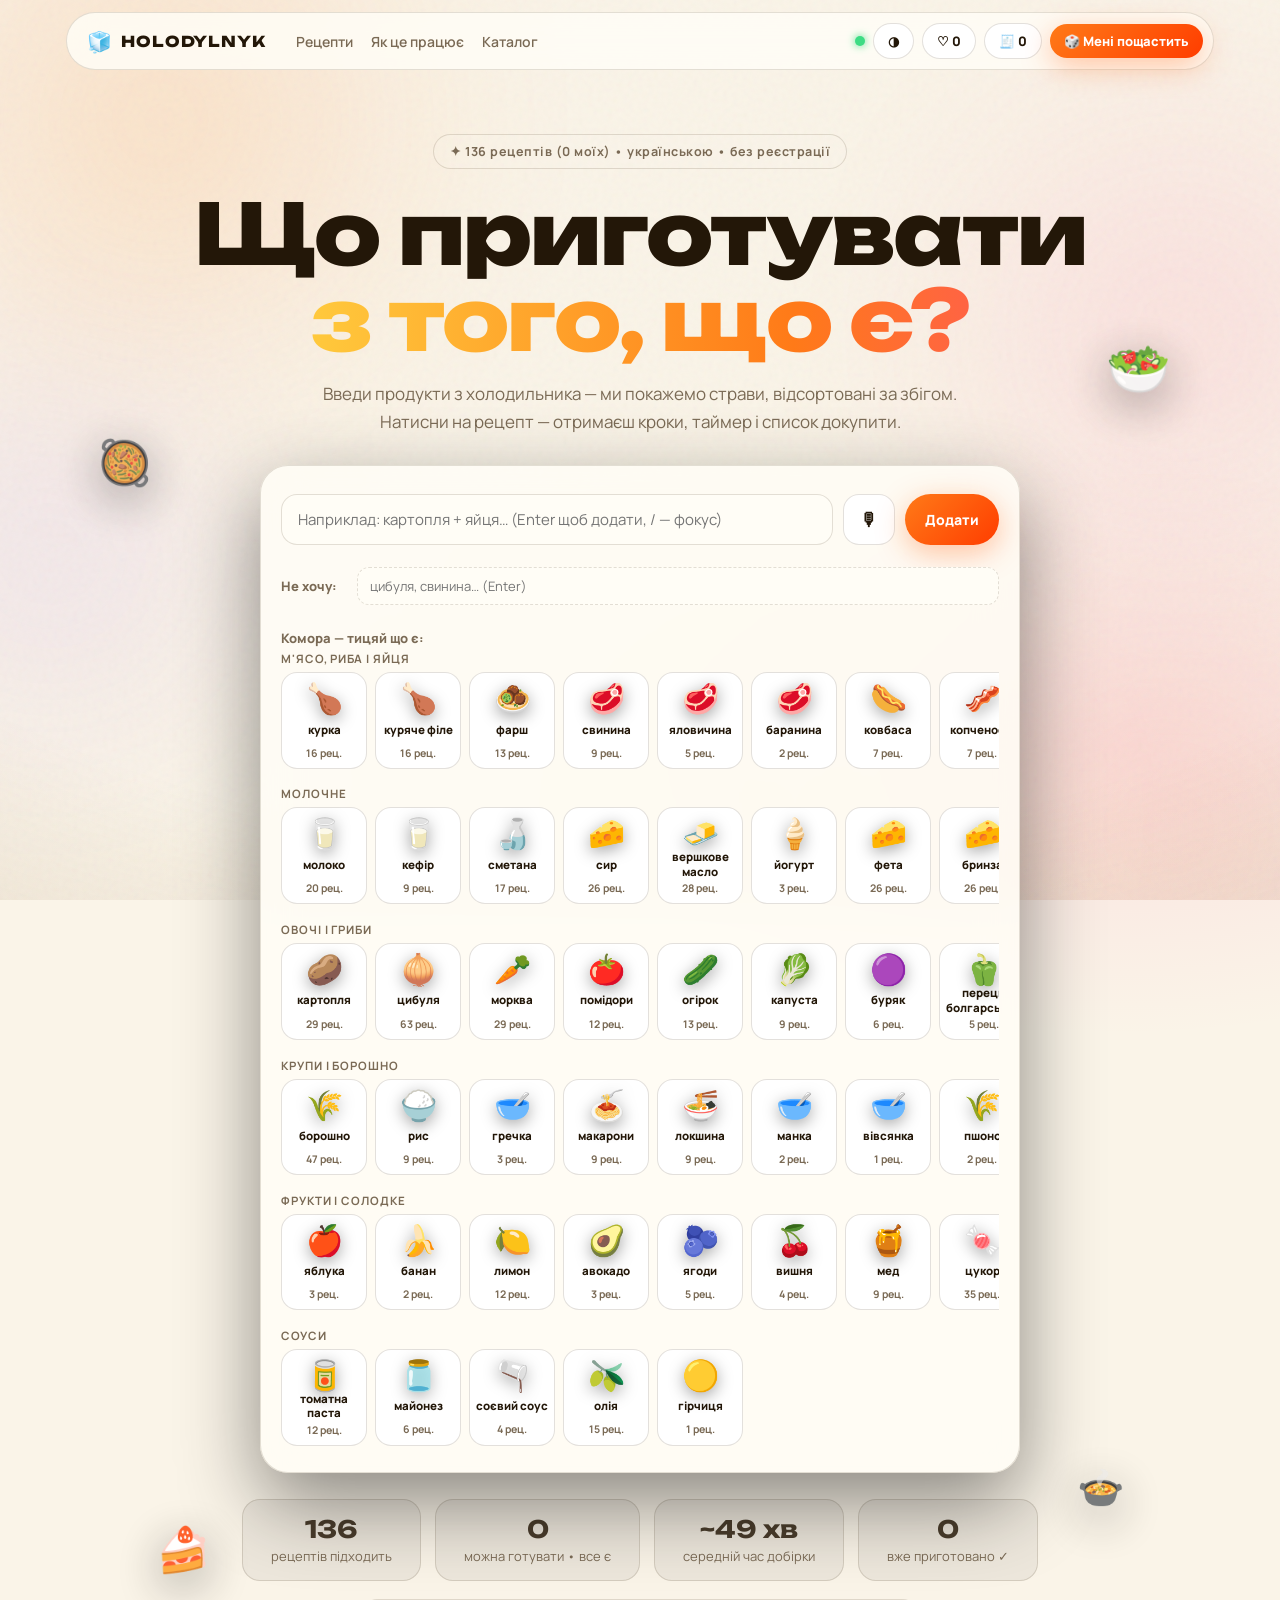
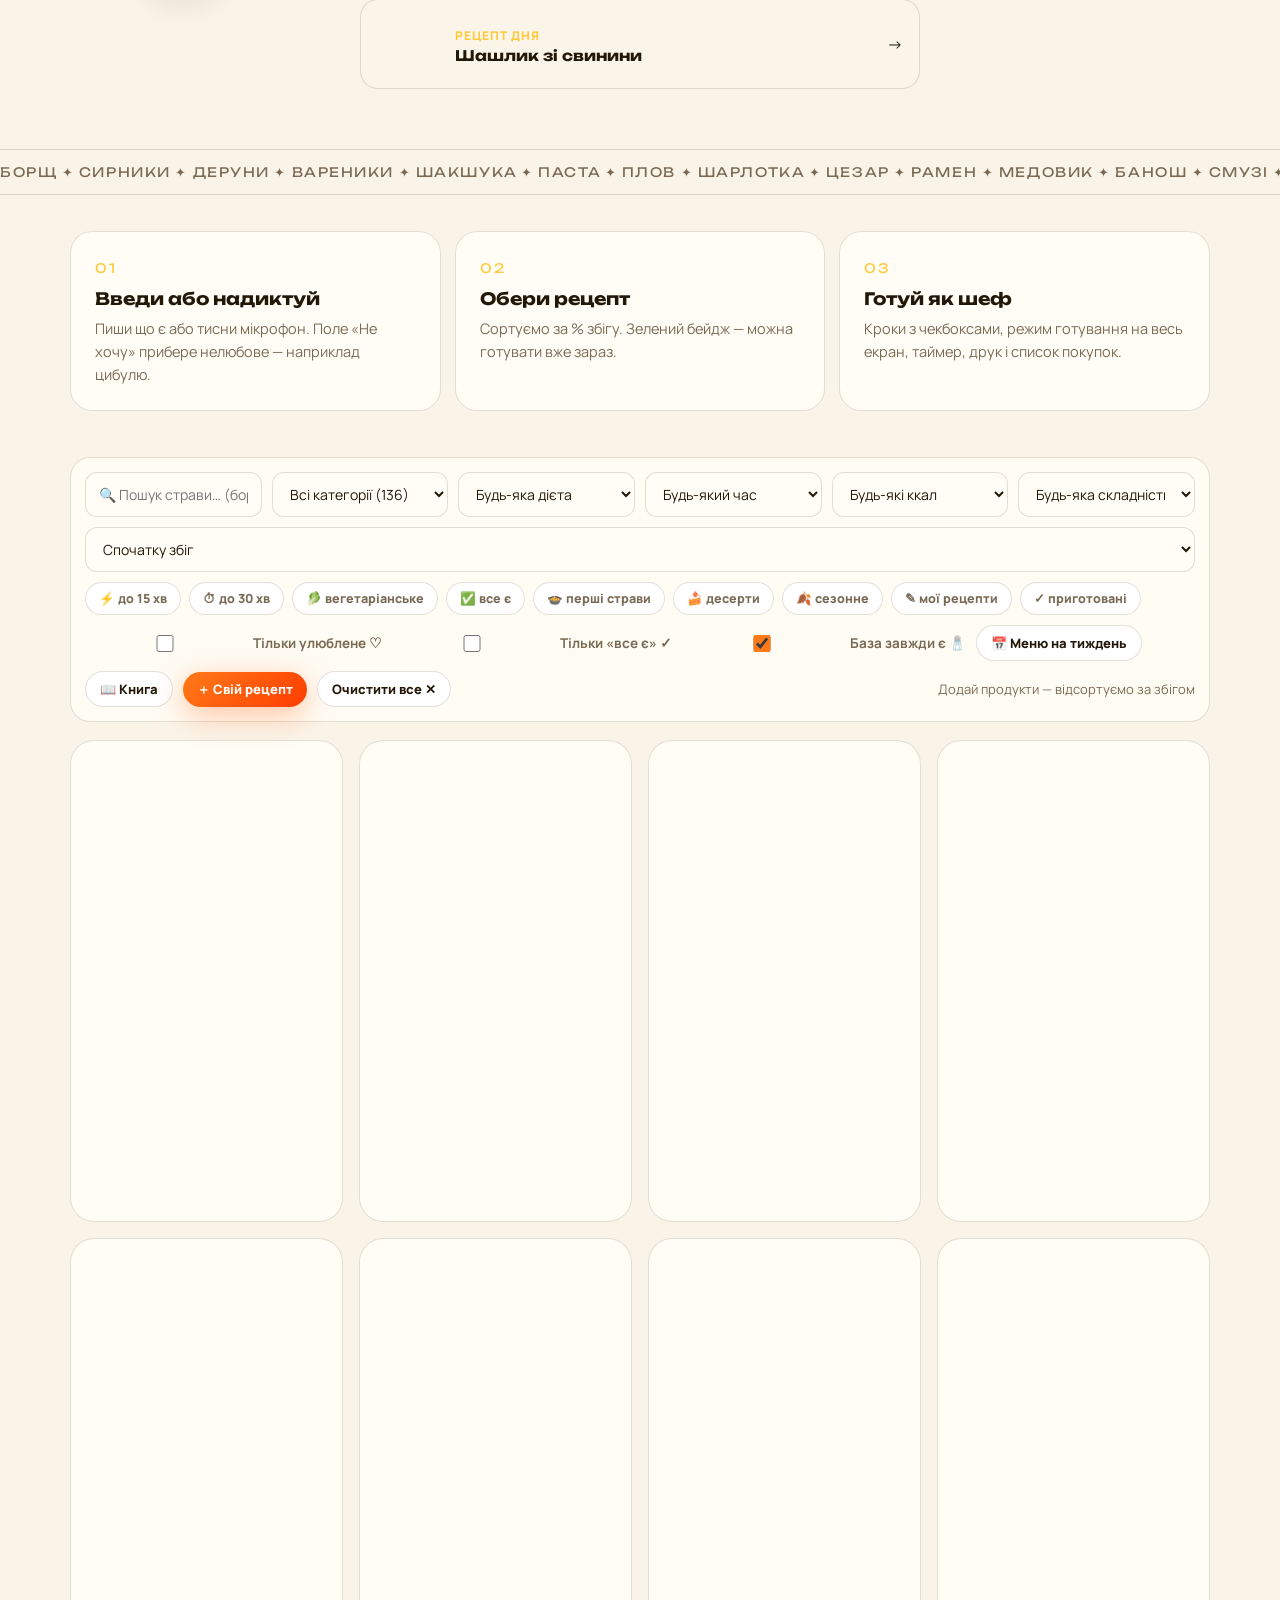
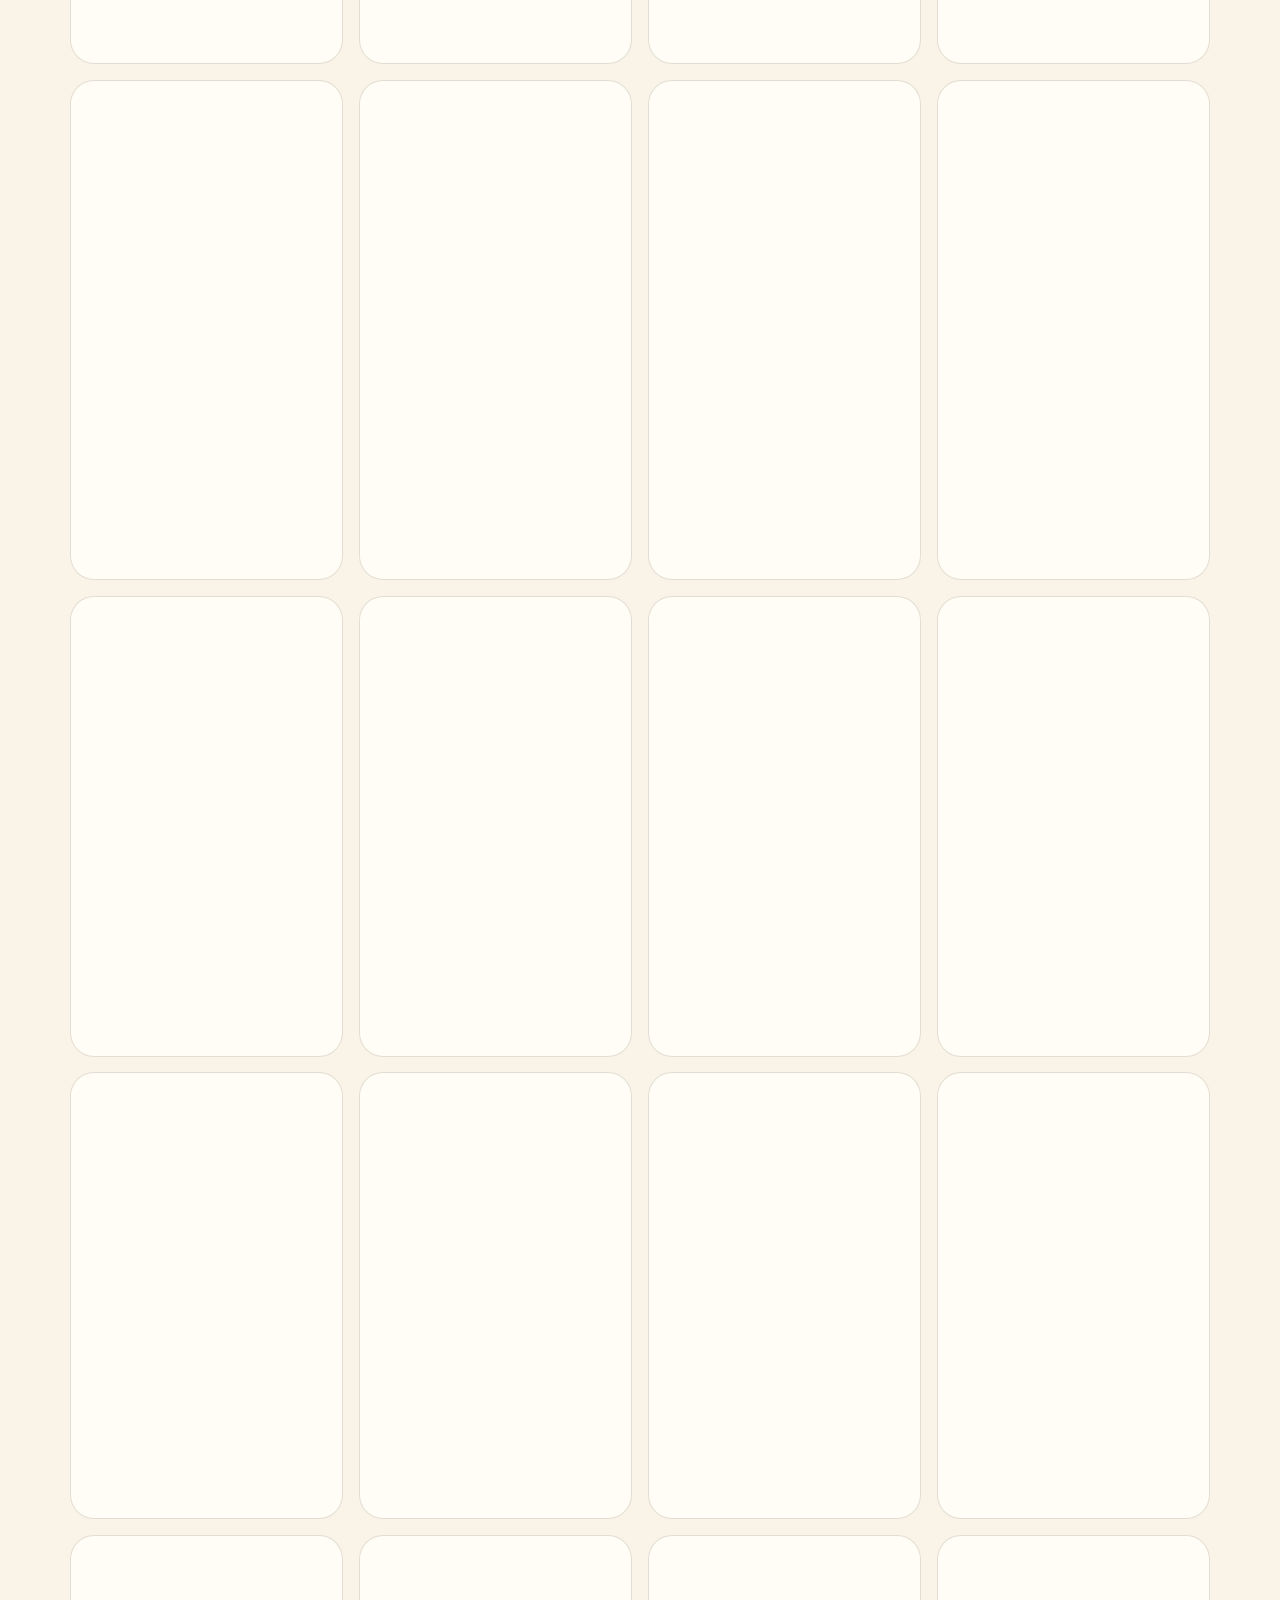
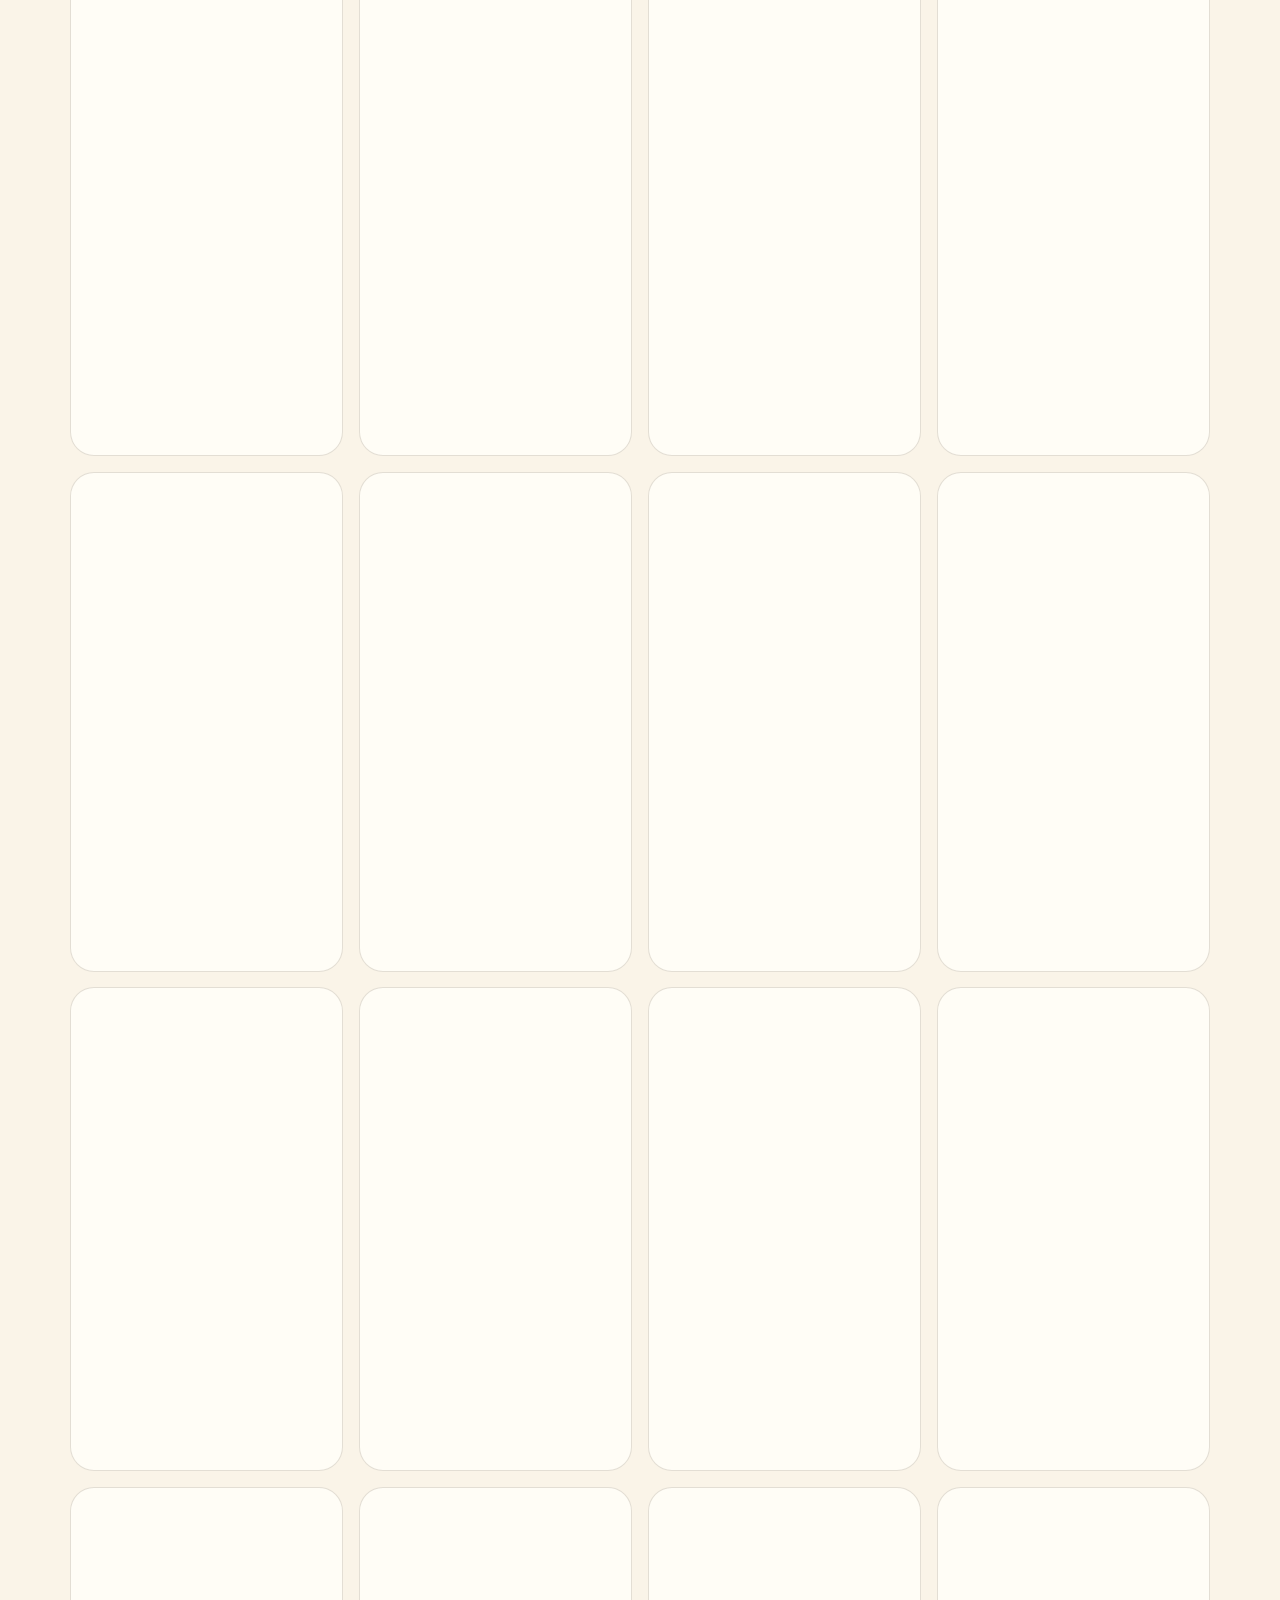
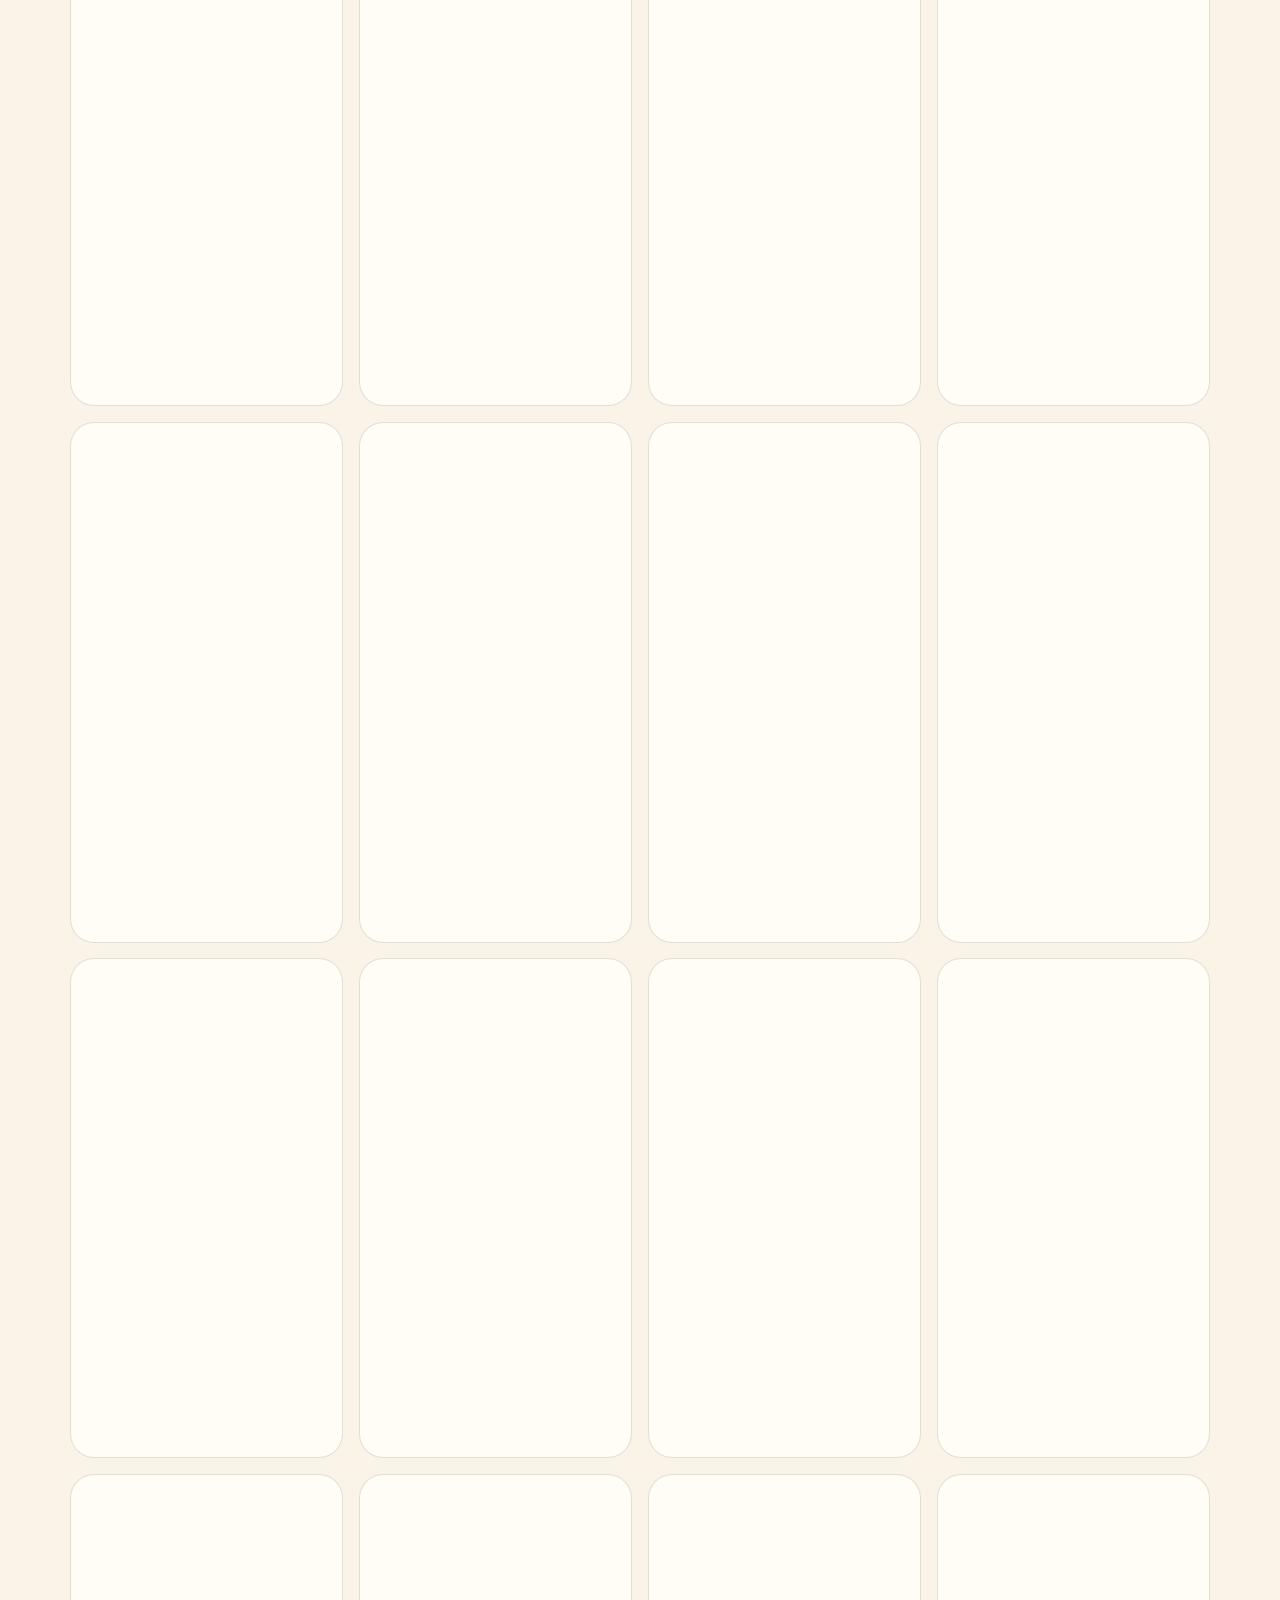
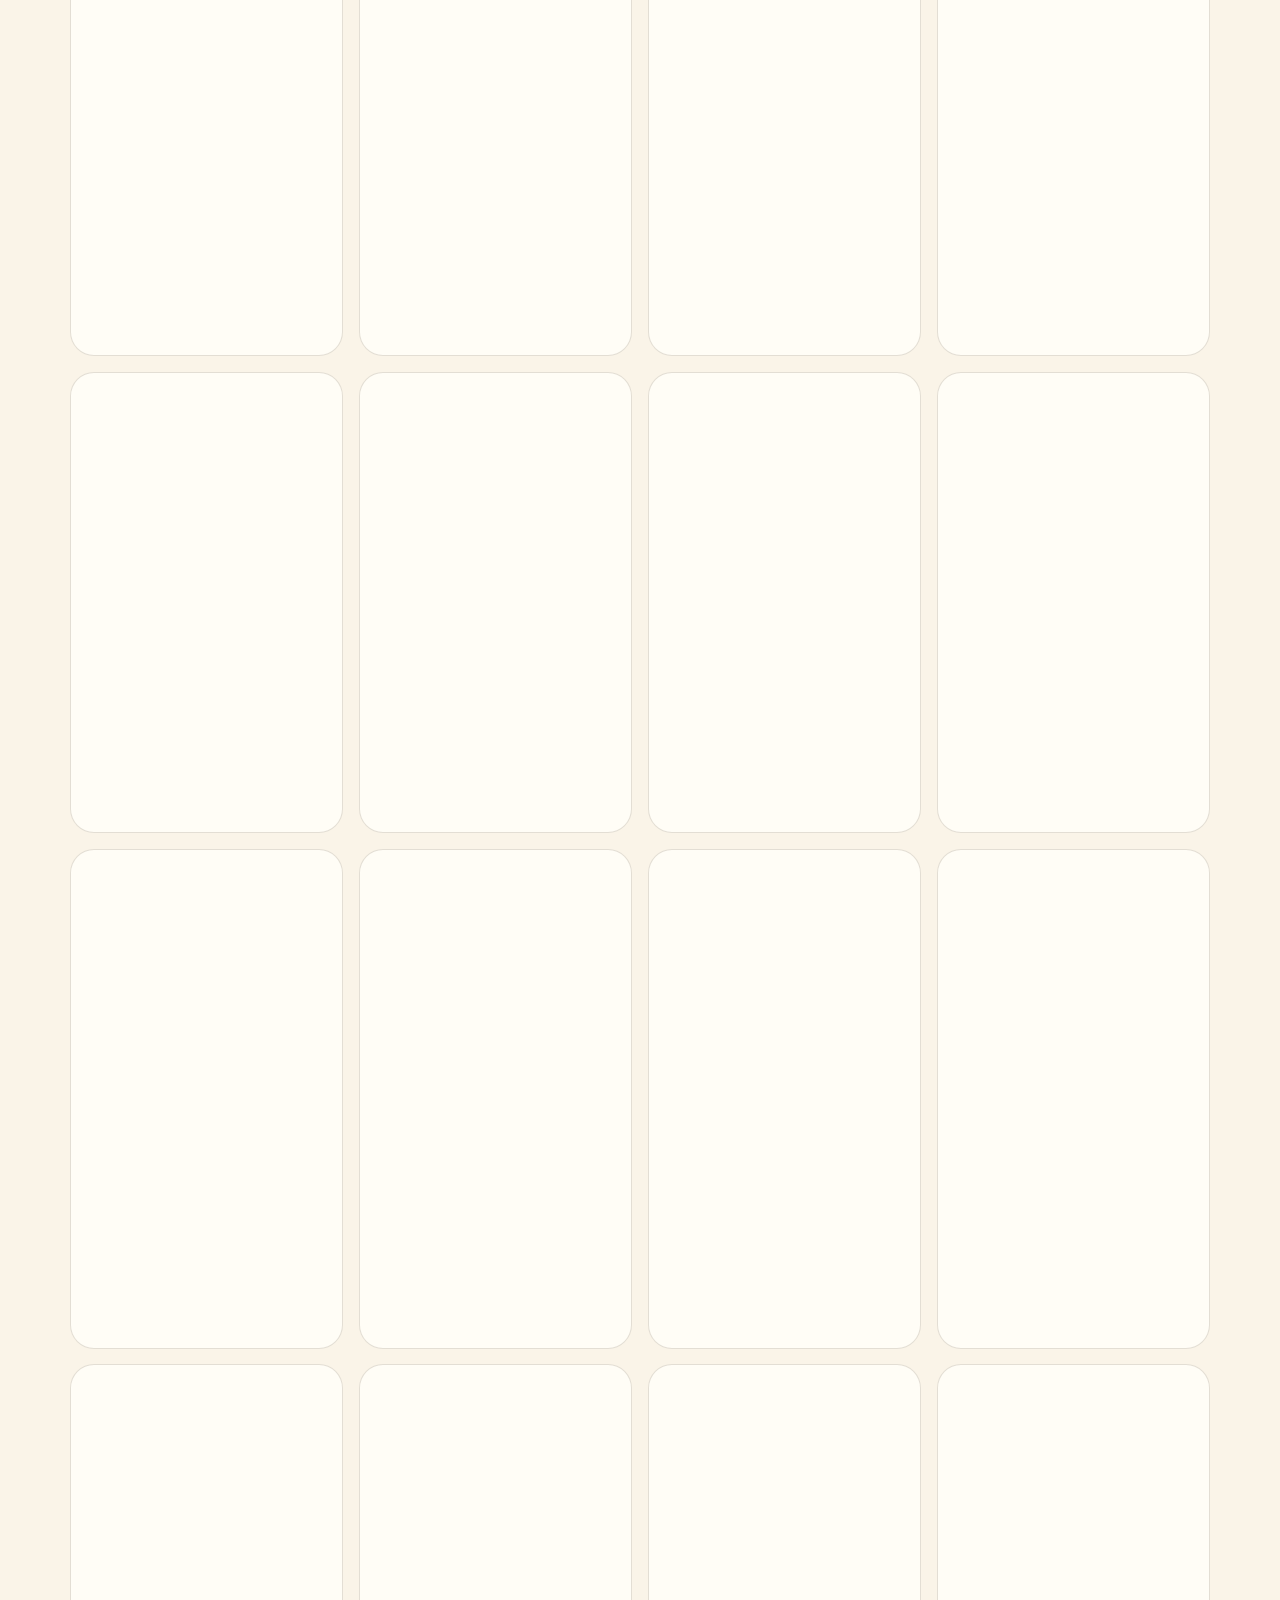
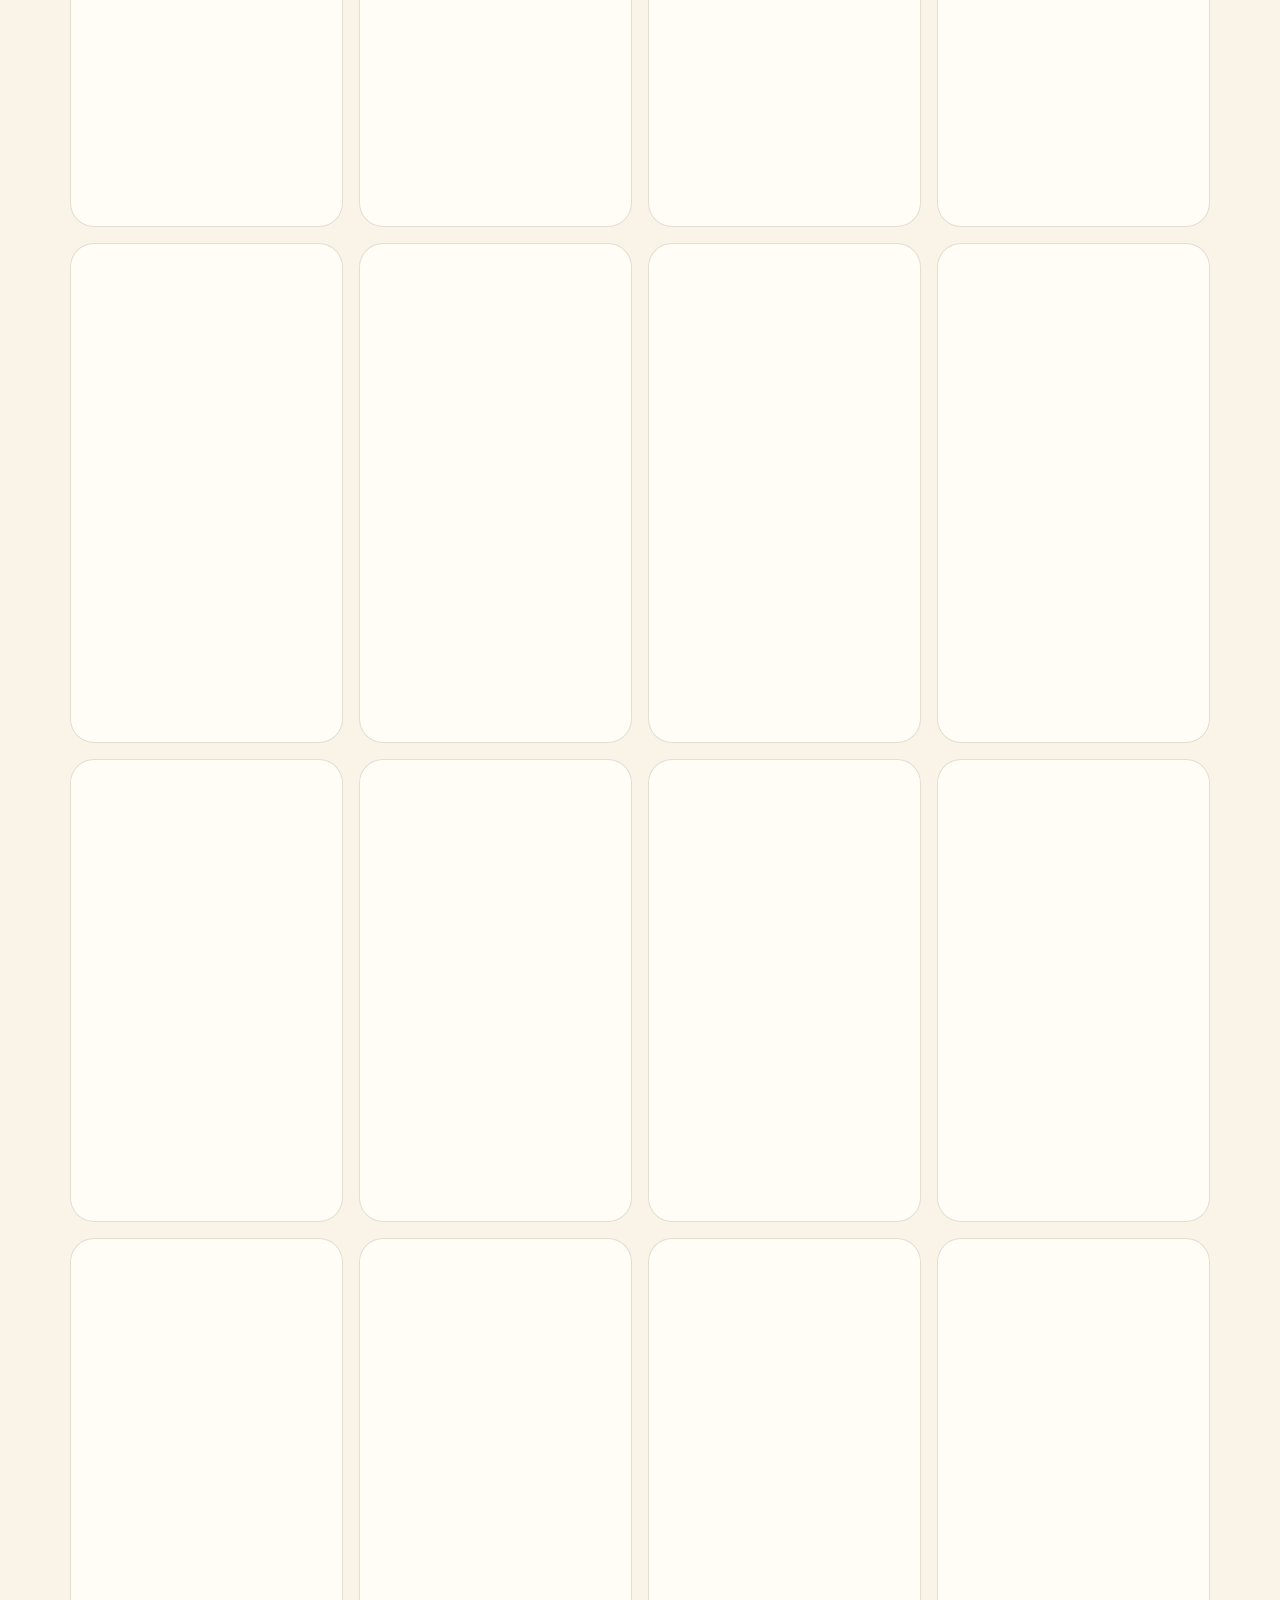
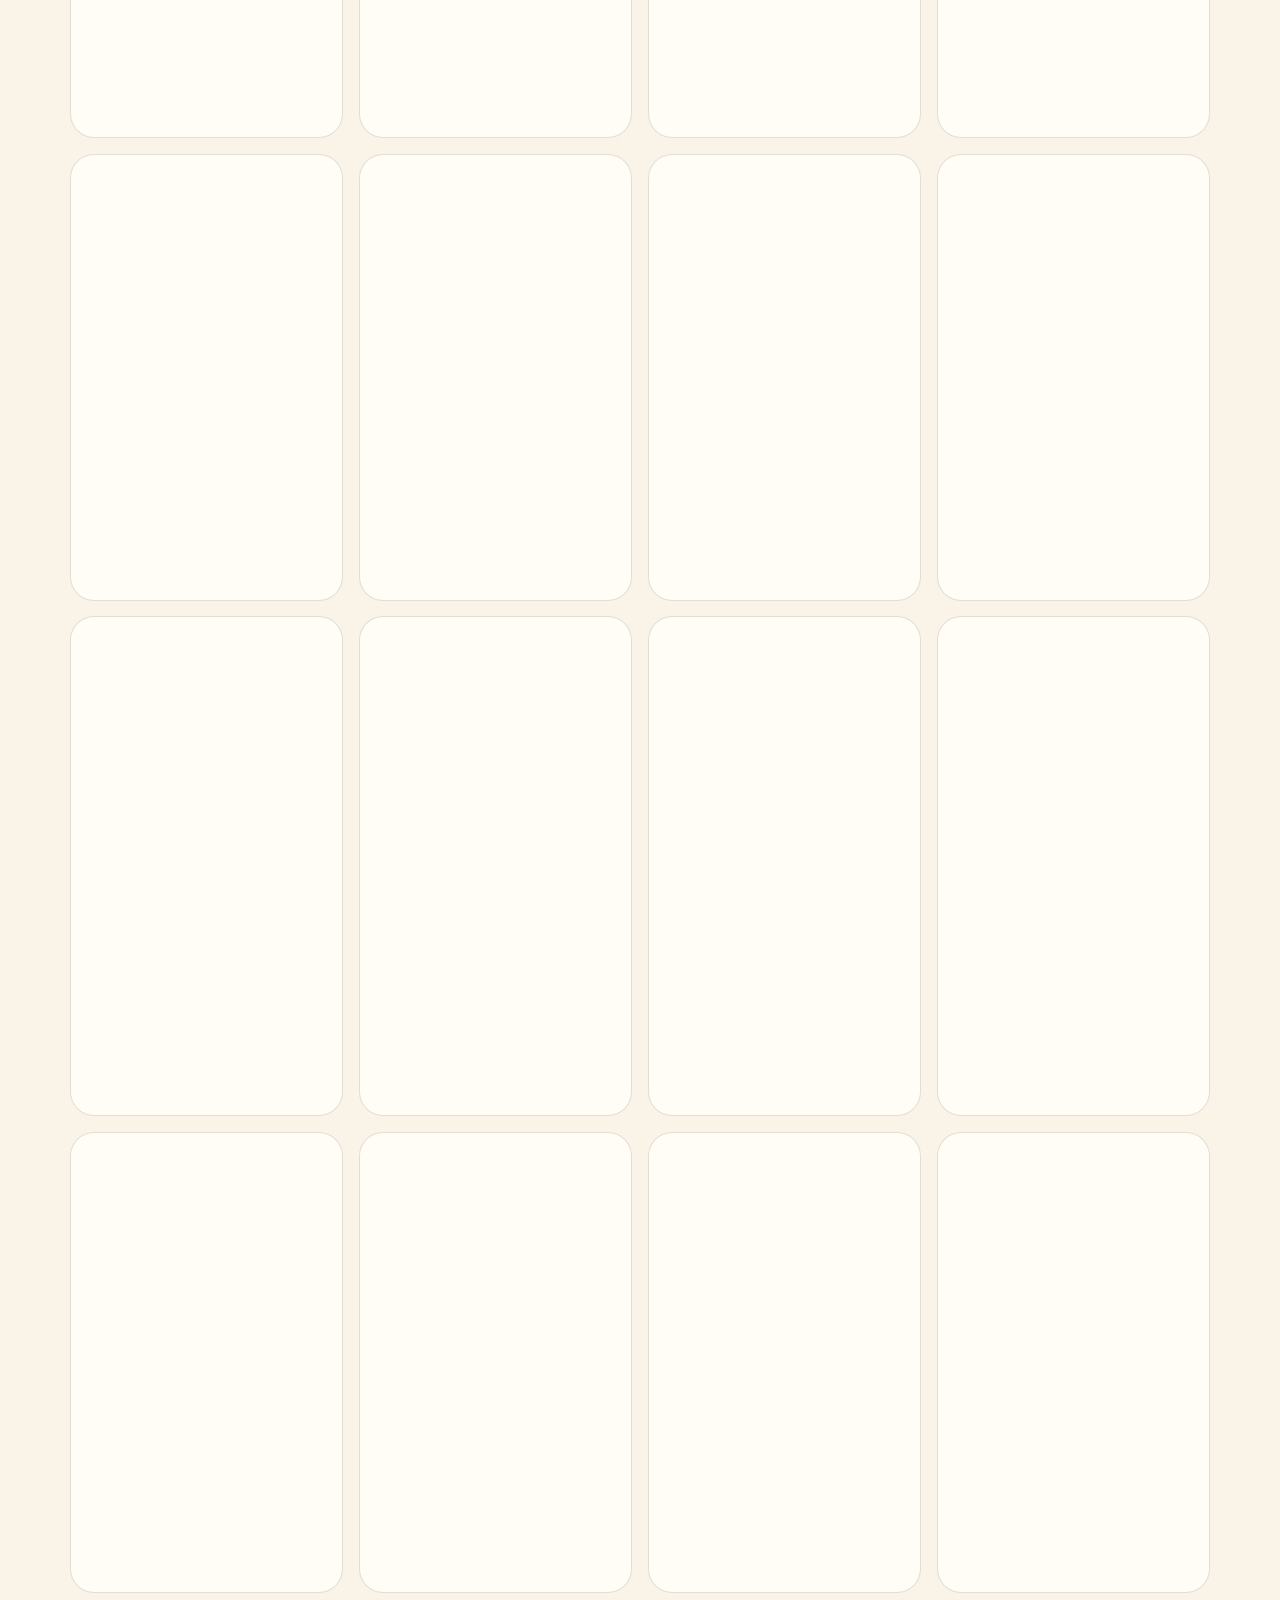
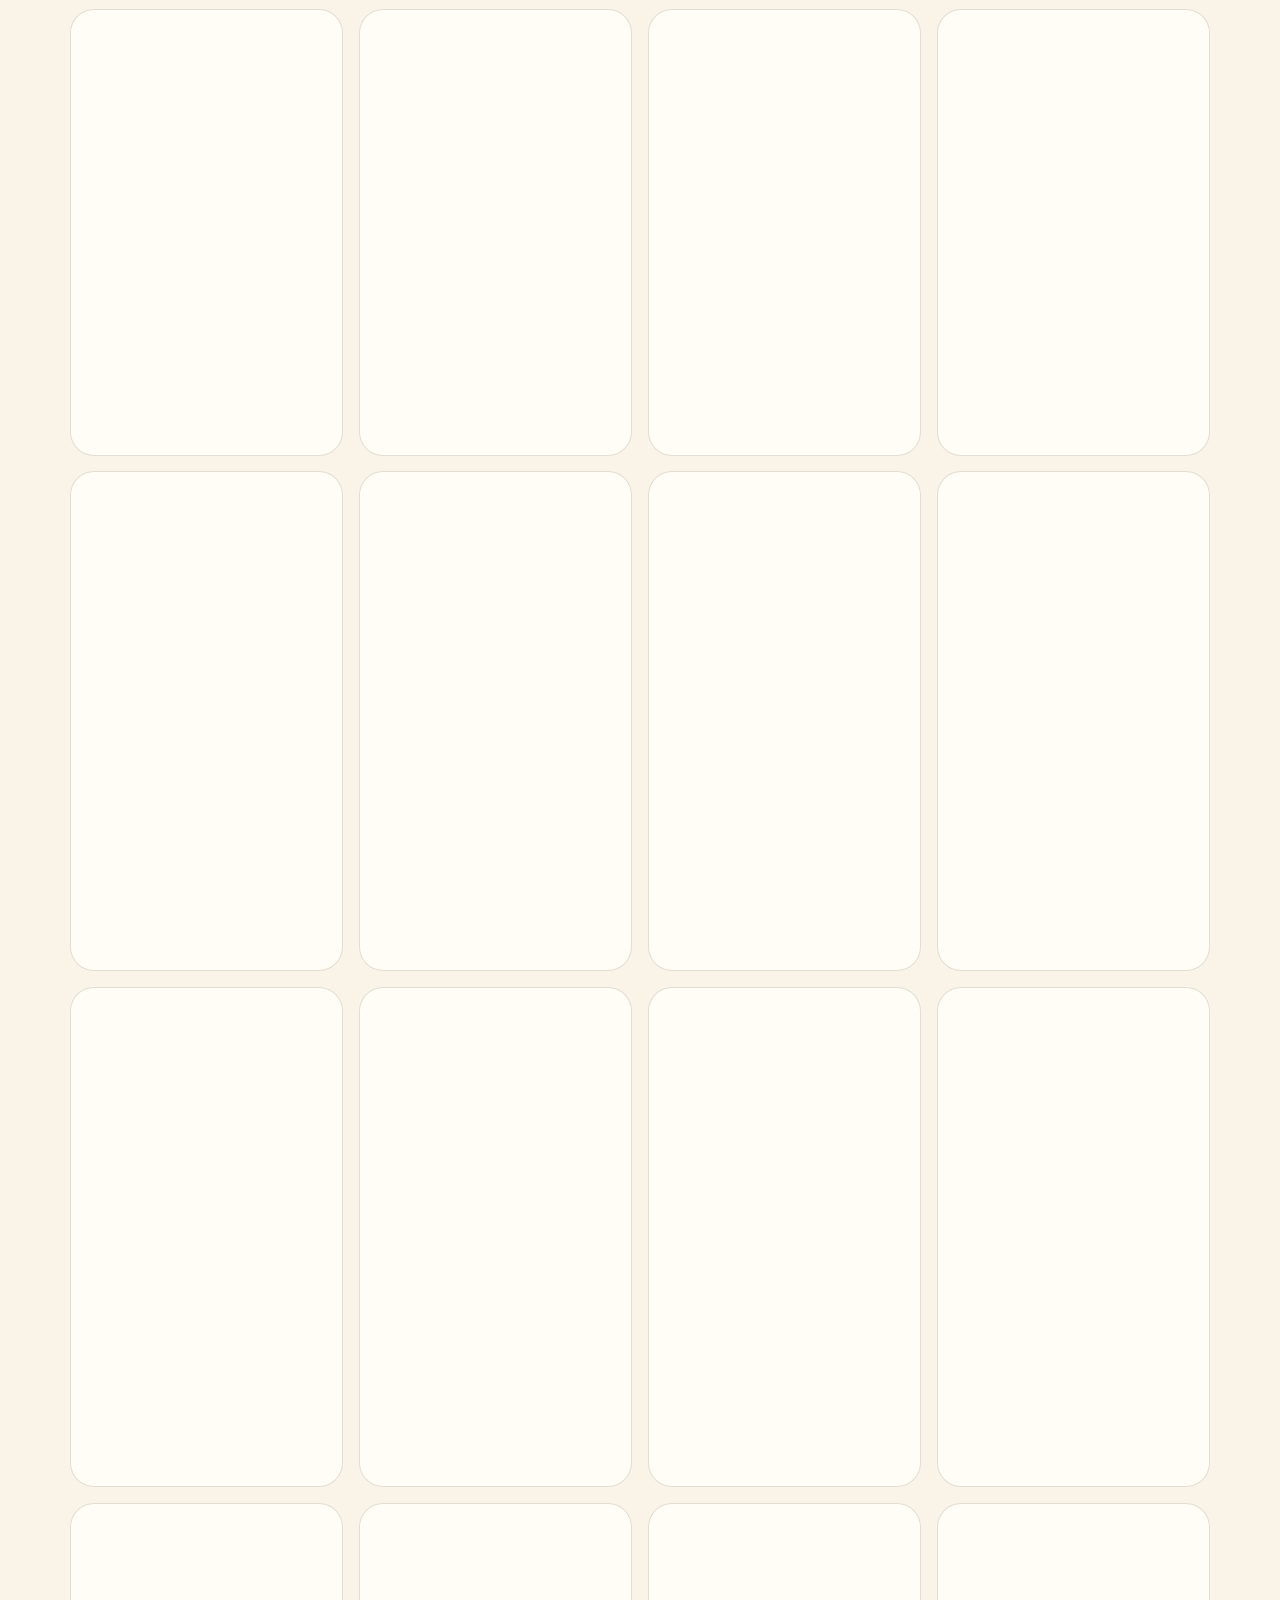
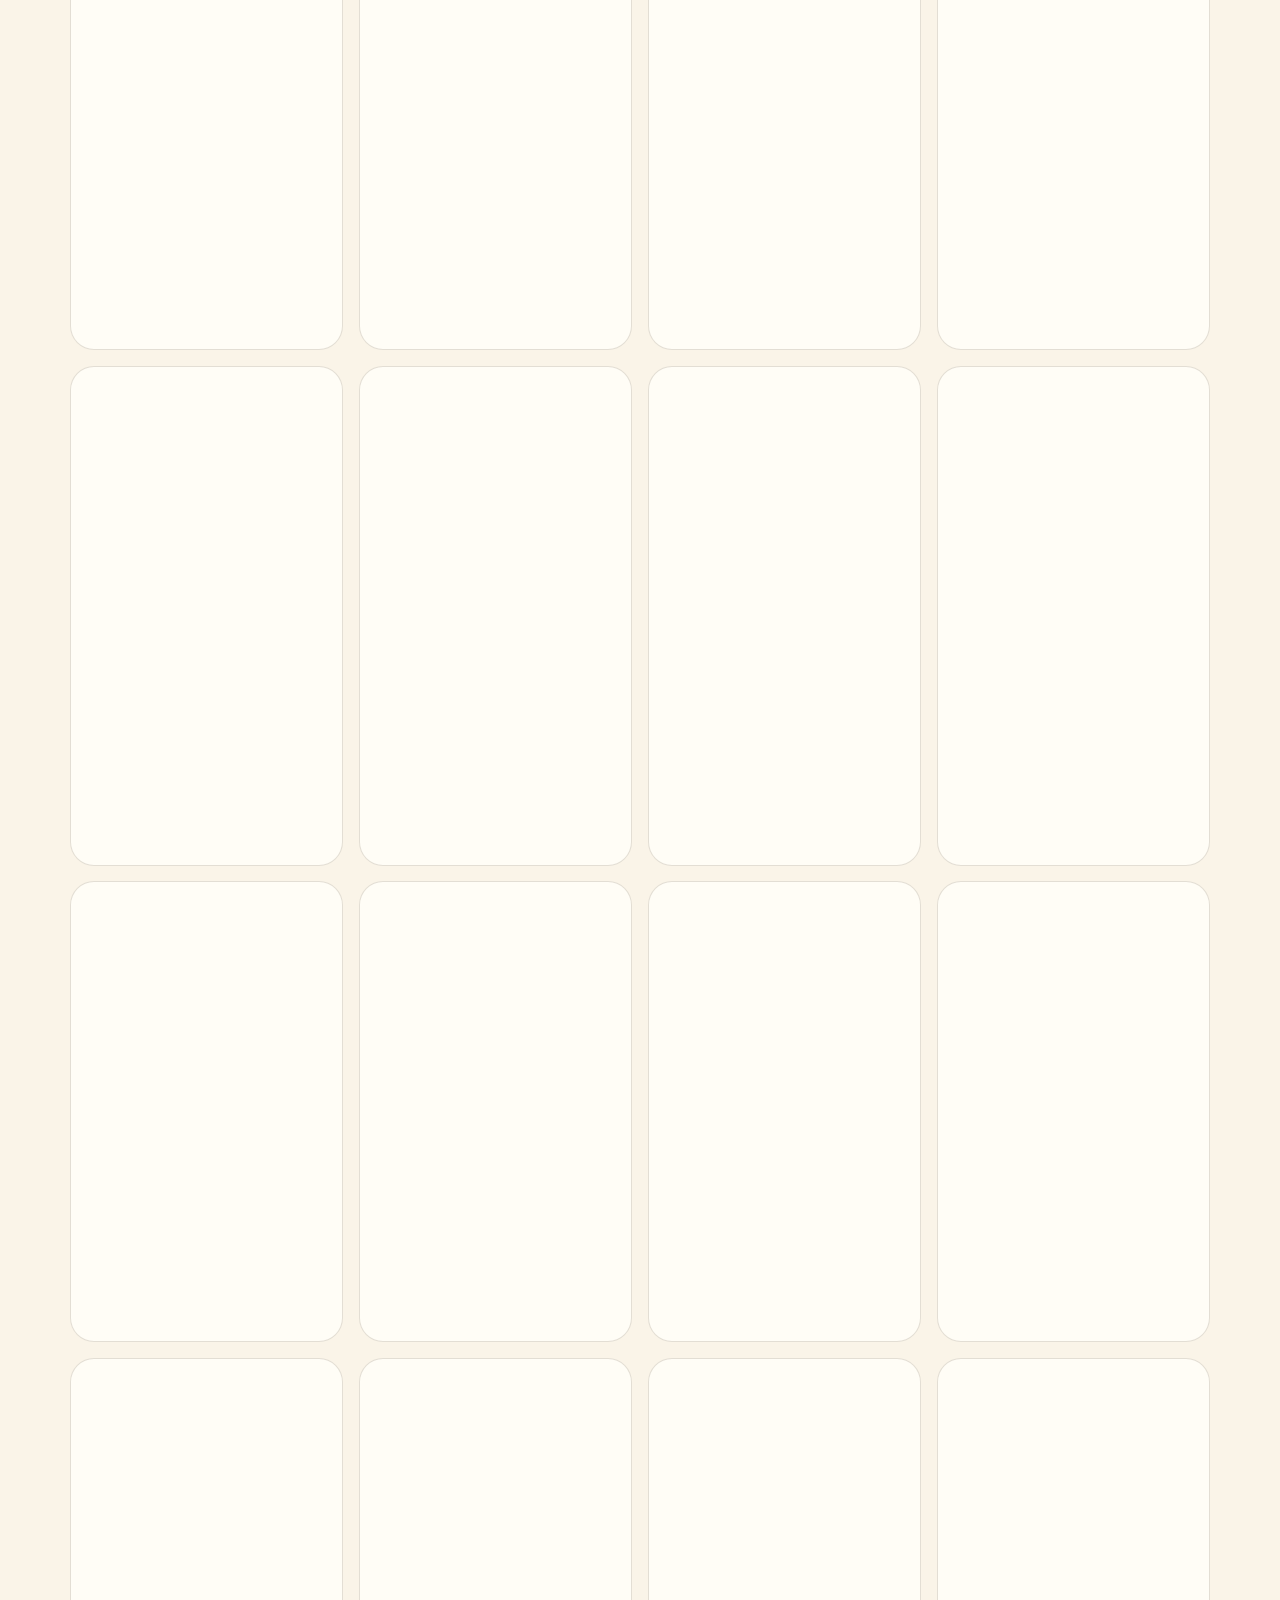
==== index.html @ 7760f942 "chore(release): v24 footer, cache and CHANGELOG" ====
<!DOCTYPE html>
<html lang="uk" data-theme="dark">
<head>
<meta charset="UTF-8">
<meta name="viewport" content="width=device-width, initial-scale=1.0">
<title>HOLODYLNYK — що приготувати з того, що є</title>
<meta name="description" content="Введи продукти з холодильника — отримай гарні рецепти. 32 перевірені рецепти українською, таймер, список покупок, режим готування.">
<meta name="theme-color" content="#0f0d0b">
<meta property="og:title" content="HOLODYLNYK — що приготувати з того, що є?">
<meta property="og:description" content="Введи продукти — отримай рецепти з % збігу, таймером і списком покупок.">
<meta property="og:type" content="website">
<meta property="og:image" content="https://a31349416-cloud.github.io/holodylnyk/og.png">
<meta property="og:image:width" content="1200">
<meta property="og:image:height" content="630">
<meta name="twitter:card" content="summary_large_image">
<meta name="twitter:image" content="https://a31349416-cloud.github.io/holodylnyk/og.png">
<link rel="manifest" href="manifest.webmanifest">
<link rel="preconnect" href="https://images.unsplash.com">
<link rel="preconnect" href="https://fonts.googleapis.com">
<link rel="preconnect" href="https://fonts.gstatic.com" crossorigin>
<link href="https://fonts.googleapis.com/css2?family=Unbounded:wght@400;500;600;700;800&family=Manrope:wght@400;500;600;700;800&display=swap" rel="stylesheet">
<link rel="stylesheet" href="css/style.css">
<link rel="icon" href="icon.svg" type="image/svg+xml">
<link rel="icon" href="icons/icon-192.png" type="image/png" sizes="192x192">
<link rel="apple-touch-icon" href="icons/apple-touch-icon.png">
<script>try{document.documentElement.dataset.theme=localStorage.getItem("hol_theme")||(matchMedia("(prefers-color-scheme: light)").matches?"light":"dark")}catch{}</script>
</head>
<body>
<div class="bg-orbs"><span class="orb o1"></span><span class="orb o2"></span><span class="orb o3"></span><span class="orb o4"></span><span class="orb o5"></span></div>
<div class="grain"></div>

<a class="skip" href="#grid-section">Перейти до рецептів</a>
<header class="nav" id="nav">
  <div class="nav-inner">
    <a class="logo" href="#top"><span class="logo-ice">🧊</span> HOLODYLNYK</a>
    <nav class="nav-links">
      <a href="#search">Рецепти</a>
      <a href="#how">Як це працює</a>
      <a href="#grid-section">Каталог</a>
    </nav>
    <div class="nav-actions">
      <span class="netdot on" id="netDot" title="Статус мережі"></span>
      <button class="btn ghost sm" id="installBtn" hidden>⤓ Встановити</button>
      <button class="btn ghost sm" id="themeToggle" title="Світла / темна тема" aria-label="Перемкнути тему">◐</button>
      <button class="btn ghost sm" id="favToggle" title="Улюблене" aria-label="Показати улюблене">♡ <span id="favCount">0</span></button>
      <button class="btn ghost sm" id="listToggle" title="Список покупок" aria-label="Відкрити список покупок">🧾 <span id="listCount">0</span></button>
      <button class="btn primary sm" id="randomBtn">🎲 Мені пощастить</button>
    </div>
  </div>
</header>

<main id="top">
<!-- HERO -->
<section class="hero">
  <div class="hero-badge" id="heroBadge">✦ 32 перевірені рецепти • українською • без реєстрації</div>
  <h1>Що приготувати<br><em>з того, що є?</em></h1>
  <p class="hero-sub">Введи продукти з холодильника — ми покажемо страви, відсортовані за збігом. Натисни на рецепт — отримаєш кроки, таймер і список докупити.</p>
  <div class="float-dishes" aria-hidden="true"><span>🥘</span><span>🥗</span><span>🍰</span><span>🍲</span></div>

  <div class="search-card" id="search">
    <div class="chips" id="chips"></div>
    <div class="search-row">
      <input id="ingInput" type="text" placeholder="Наприклад: картопля + яйця… (Enter щоб додати, / — фокус)" autocomplete="off">
      <button class="btn icon" id="voiceBtn" title="Голосовий ввід" aria-label="Голосовий ввід продуктів">🎙</button>
      <button class="btn primary" id="addBtn">Додати</button>
    </div>
    <div class="suggest" id="suggest"></div>
    <div class="excl-row">
      <span>Не хочу:</span>
      <div class="chips small" id="exclChips"></div>
      <input id="exclInput" type="text" placeholder="цибуля, свинина… (Enter)" autocomplete="off">
    </div>
    <div class="suggest" id="exclSuggest"></div>
    <div class="popular">
      <span>Комора — тицяй що є:</span>
      <div id="popularRow"></div>
    </div>
  </div>

  <div class="stats">
    <div class="stat"><b id="statMatch">40</b><span>рецептів підходить</span></div>
    <div class="stat"><b id="statReady">0</b><span>можна готувати • все є</span></div>
    <div class="stat"><b id="statAvg">~25 хв</b><span>середній час добірки</span></div>
    <div class="stat"><b id="statCooked">0</b><span>вже приготовано ✓</span></div>
  </div>
  <div class="dish-day" id="dishDay" role="button" tabindex="0" aria-label="Рецепт дня"></div>
</section>

<div class="marquee"><div class="marquee-track" id="marquee"></div></div>

<!-- HOW -->
<section class="how" id="how">
  <div class="how-card"><span>01</span><h3>Введи або надиктуй</h3><p>Пиши що є або тисни мікрофон. Поле «Не хочу» прибере нелюбове — наприклад цибулю.</p></div>
  <div class="how-card"><span>02</span><h3>Обери рецепт</h3><p>Сортуємо за % збігу. Зелений бейдж — можна готувати вже зараз.</p></div>
  <div class="how-card"><span>03</span><h3>Готуй як шеф</h3><p>Кроки з чекбоксами, режим готування на весь екран, таймер, друк і список покупок.</p></div>
</section>

<!-- RECENT -->
<section class="recent" id="recentSection" hidden>
  <div class="recent-head"><h2>Нещодавно відкриті</h2><button class="btn ghost sm" id="recentClear">Прибрати</button></div>
  <div class="recent-row" id="recentRow"></div>
</section>

<!-- KITCHEN -->
<section class="recent" id="kitchenSection" hidden>
  <div class="recent-head"><h2>Моя кухня</h2><button class="btn ghost sm" id="kitchenClear">Скинути історію</button></div>
  <div class="kstats" id="kitchenStats"></div>
  <div class="recent-row" id="kitchenList"></div>
</section>

<!-- FILTERS + GRID -->
<section class="catalog" id="grid-section">
  <div class="filters">
    <div class="frow">
      <input id="q" type="text" placeholder="🔍 Пошук страви… (борщ, паста)">
      <select id="cat">
        <option value="">Всі категорії</option>
        <option>сніданки</option><option>перші страви</option><option>основні</option>
        <option>паста</option><option>салати</option><option>десерти</option>
      </select>
      <select id="diet">
        <option value="">Будь-яка дієта</option>
        <option value="вегетаріанське">Вегетаріанське</option>
        <option value="веганське">Веганське</option>
        <option value="без лактози">Без лактози</option>
      </select>
      <select id="maxTime">
        <option value="">Будь-який час</option>
        <option value="15">до 15 хв</option>
        <option value="30">до 30 хв</option>
        <option value="45">до 45 хв</option>
        <option value="60">до 60 хв</option>
      </select>
      <select id="maxKcal">
        <option value="">Будь-які ккал</option>
        <option value="200">до 200 ккал</option>
        <option value="350">до 350 ккал</option>
        <option value="500">до 500 ккал</option>
      </select>
      <select id="level">
        <option value="">Будь-яка складність</option>
        <option value="легкий">Легкі</option>
        <option value="середній">Середні</option>
        <option value="складний">Складні</option>
      </select>
      <select id="sort">
        <option value="match">Спочатку збіг</option>
        <option value="missing">Найменше докупити</option>
        <option value="rate">Найкращий рейтинг</option>
        <option value="time">Найшвидші</option>
        <option value="kcal">Найлегші</option>
      </select>
    </div>
    <div class="quick" id="quickRow" role="group" aria-label="Швидкі фільтри">
      <button data-qf="fast15">⚡ до 15 хв</button>
      <button data-qf="fast30">⏱ до 30 хв</button>
      <button data-qf="veg">🥬 вегетаріанське</button>
      <button data-qf="possible">✅ все є</button>
      <button data-qf="soup">🍲 перші страви</button>
      <button data-qf="sweet">🍰 десерти</button>
      <button data-qf="season">🍂 сезонне</button>
      <button data-qf="mine">✎ мої рецепти</button>
      <button data-qf="cooked">✓ приготовані</button>
    </div>
    <div class="frow second">
      <label class="check"><input type="checkbox" id="onlyFav"> Тільки улюблене ♡</label>
      <label class="check"><input type="checkbox" id="onlyPossible"> Тільки «все є» ✓</label>
      <label class="check" title="Сіль, вода, олія і перець не потрапляють у «докупити»"><input type="checkbox" id="staples" checked> База завжди є 🧂</label>
      <button class="btn ghost sm" id="weekBtn">📅 Меню на тиждень</button>
      <button class="btn ghost sm" id="cookbookBtn" title="Зберегти всі знайдені рецепти в TXT">📖 Книга</button>
      <button class="btn primary sm" id="addRecipeBtn">＋ Свій рецепт</button>
      <button class="btn ghost sm" id="clearAll">Очистити все ✕</button>
      <button class="btn ghost sm" id="unhideBtn" hidden></button>
      <span class="hint" id="activeHint"></span>
    </div>
  </div>

  <div class="grid" id="grid"></div>
  <div class="empty" id="empty" hidden>
    <div class="empty-emoji">🍳</div>
    <h3>Нічого не знайдено</h3>
    <p>Спробуй прибрати фільтри — або обери швидкий шлях:</p>
    <div class="empty-row">
      <button class="btn primary sm" id="emptyFast">⚡ Швидкі до 30 хв</button>
      <button class="btn ghost sm" id="emptyTop">★ Топ за рейтингом</button>
      <button class="btn ghost sm" id="emptySample">🧊 Приклад холодильника</button>
      <button class="btn ghost sm" id="emptyReset">Скинути фільтри</button>
    </div>
  </div>
</section>

<footer class="footer">
  <div><b>🧊 HOLODYLNYK v24</b><p>136 рецептів • працює офлайн • <kbd>/</kbd> — пошук • <button class="linkbtn" id="helpBtn">гарячі клавіші</button> • <button class="linkbtn" id="selfTestBtn">перевірка даних</button> • <button class="linkbtn" id="backupBtn">бекап</button> • <label class="linkbtn" for="restoreInput" style="cursor:pointer">відновити</label><input type="file" id="restoreInput" accept="application/json" hidden> • <button class="linkbtn" id="wipeBtn">стерти все</button>.</p></div>
  <div class="foot-links"><span>борщ • сирники • деруни • вареники • шакшука • рамен • медовик</span></div>
</footer>
</main>

<!-- MODAL -->
<div class="overlay" id="overlay" hidden>
  <div class="modal" id="modal" role="dialog" aria-modal="true" aria-labelledby="mTitle">
    <button class="modal-x" id="modalX">✕</button>
    <div class="modal-hero"><img id="mImg" alt=""><div class="modal-hero-grad"></div>
      <div class="modal-title"><h2 id="mTitle"></h2><p id="mMeta"></p></div>
      <div class="modal-tools">
        <button class="btn ghost sm" id="modalFav">♡ В улюблене</button>
        <button class="btn ghost sm" id="cookBtn">👨‍🍳 Режим готування</button>
        <button class="btn ghost sm" id="shareBtn">↗ Поділитись</button>
        <button class="btn ghost sm" id="copyRecipeBtn">⧉ Копіювати рецепт</button>
        <button class="btn ghost sm" id="printBtn">🖨 Друк</button>
        <button class="btn ghost sm" id="customEdit" hidden>✎ Редагувати</button>
        <button class="btn ghost sm" id="customDel" hidden>🗑 Видалити моє</button>
      </div>
    </div>
    <div class="modal-body">
      <div class="m-grid">
        <div>
          <div class="m-match" id="mMatch"></div>
          <div class="rate-row" id="rateRow" title="Оціни рецепт"></div>
          <h4>Інгредієнти <span class="portions">× <button id="minus">−</button><b id="portionVal">2</b><button id="plus">+</button> порції</span></h4>
          <p class="ings-hint">Підказка: тисни ○ на відсутній інгредієнт — додасться в «мої продукти».</p>
          <ul class="m-ings" id="mIngs"></ul>
          <button class="btn ghost sm" id="toListBtn">+ Додати відсутнє в список покупок</button>
          <button class="btn primary sm" id="cookedBtn">✓ Я приготував!</button>
          <h4 style="margin-top:22px">Кроки <span id="stepProg" class="step-prog"></span></h4>
          <div class="progress"><i id="progBar"></i></div>
          <ol class="m-steps" id="mSteps"></ol>
          <h4 style="margin-top:22px">Схожі рецепти</h4>
          <div class="recent-row" id="similarRow"></div>
        </div>
        <aside class="m-side">
          <div class="timer-card">
            <h4>⏱ Таймер</h4>
            <div class="timer-digits" id="timerDigits">10:00</div>
            <div class="timer-row">
              <button data-t="5">5</button><button data-t="10" class="on">10</button><button data-t="15">15</button><button data-t="20">20</button>
            </div>
            <div class="timer-row">
              <button class="btn primary sm" id="timerStart">Старт</button>
              <button class="btn ghost sm" id="timerReset">Скинути</button>
            </div>
          </div>
          <div class="side-card" id="mSideInfo"></div>
          <div class="side-card" id="mAutoTimers"><b>⏱ Таймери з кроків</b><div class="timer-chips" id="autoTimers"></div></div>
        </aside>
      </div>
    </div>
  </div>
</div>

<!-- DRAWER shopping list -->
<div class="drawer-wrap" id="drawerWrap" hidden>
  <div class="drawer-bg" id="drawerBg"></div>
  <aside class="drawer" role="dialog" aria-modal="true" aria-label="Список покупок">
    <div class="drawer-head"><h3>🧾 Список покупок</h3><button class="modal-x" id="drawerX">✕</button></div>
    <ul class="drawer-list" id="drawerList"></ul>
    <div class="drawer-foot">
      <button class="btn ghost sm" id="copyList">Копіювати</button>
      <button class="btn ghost sm" id="dlList">TXT ⤓</button>
      <button class="btn ghost sm" id="shareTg">Telegram</button>
      <button class="btn ghost sm" id="clearList">Очистити</button>
    </div>
  </aside>
</div>

<!-- ADD RECIPE -->
<div class="overlay" id="addOverlay" hidden>
  <div class="modal" role="dialog" aria-modal="true" aria-label="Новий рецепт" style="max-width:640px">
    <button class="modal-x" id="addX" style="top:16px;right:16px">✕</button>
    <div class="modal-body" style="padding-top:54px">
      <h2 style="font-family:var(--font-d);font-size:20px;margin-bottom:4px">＋ Свій рецепт</h2>
      <p class="week-sub">Зберігається в цьому браузері. Потрапляє в пошук, меню і список покупок.</p>
      <div class="form-grid">
        <label>Назва*<input id="fTitle" maxlength="60" placeholder="Бабусин пиріг"></label>
        <label>Опис<input id="fDesc" maxlength="140" placeholder="Чому це смачно"></label>
        <label>Час (хв)<input id="fTime" type="number" min="5" max="480" value="30"></label>
        <label>Ккал<input id="fKcal" type="number" min="10" max="2000" value="350"></label>
        <label>Категорія<select id="fCat"><option>сніданки</option><option>перші страви</option><option>основні</option><option>паста</option><option>салати</option><option>десерти</option></select></label>
        <label>Складність<select id="fLevel"><option>легкий</option><option>середній</option><option>складний</option></select></label>
        <label class="wide">Дієта<span class="diet-pick"><label class="check"><input type="checkbox" class="fDiet" value="вегетаріанське"> вегетаріанське</label><label class="check"><input type="checkbox" class="fDiet" value="веганське"> веганське</label><label class="check"><input type="checkbox" class="fDiet" value="без лактози"> без лактози</label></span></label>
        <label class="wide">Фото (URL, необов'язково)<input id="fImg" type="url" placeholder="https://…"></label>
        <label class="wide">або файл з телефона<input id="fPhoto" type="file" accept="image/*"><img id="fPreview" alt="" hidden></label>
        <label class="wide">Інгредієнти* — по одному на рядок: назва — кількість<textarea id="fIngs" rows="4" placeholder="картопля — 4 шт&#10;яйця — 2 шт"></textarea></label>
        <label class="wide">Кроки* — по одному на рядок<textarea id="fSteps" rows="5" placeholder="Відвари картоплю&#10;Додай яйця"></textarea></label>
      </div>
      <div class="week-foot">
        <button class="btn primary sm" id="fSave">Зберегти рецепт</button>
        <button class="btn ghost sm" id="fCancel">Скасувати</button>
      </div>
    </div>
  </div>
</div>

<!-- WEEK PLANNER -->
<div class="overlay" id="weekOverlay" hidden>
  <div class="modal" role="dialog" aria-modal="true" aria-label="Меню на тиждень">
    <button class="modal-x" id="weekX" style="top:16px;right:16px">✕</button>
    <div class="modal-body" style="padding-top:54px">
      <h2 style="font-family:var(--font-d);font-size:22px;margin-bottom:6px">📅 Меню на тиждень</h2>
      <p class="week-sub" id="weekSub">7 різних страв з урахуванням фільтрів і «не хочу».</p>
      <ol class="week-list" id="weekList"></ol>
      <div class="plan-row">
        <input id="planName" maxlength="40" placeholder="Назва меню, напр. «Тиждень без мʼяса»">
        <button class="btn ghost sm" id="planSave">Зберегти меню</button>
      </div>
      <div class="plan-list" id="planList"></div>
      <div class="week-foot">
        <label class="check">Порцій: <select id="weekPortions"><option>2</option><option>4</option><option>6</option><option>8</option></select></label>
        <button class="btn primary sm" id="weekRegen">↻ Згенерувати знову</button>
        <button class="btn ghost sm" id="dayBtn">☀️ Меню на день</button>
        <button class="btn ghost sm" id="copyWeekBtn">⧉ Копіювати меню</button>
        <button class="btn ghost sm" id="dlWeek">TXT ⤓</button>
        <button class="btn ghost sm" id="weekToShop">+ Все відсутнє в список покупок</button>
      </div>
    </div>
  </div>
</div>

<!-- HELP -->
<div class="overlay" id="helpOverlay" hidden>
  <div class="modal" role="dialog" aria-modal="true" aria-label="Гарячі клавіші" style="max-width:520px">
    <button class="modal-x" id="helpX" style="top:16px;right:16px">✕</button>
    <div class="modal-body" style="padding-top:54px">
      <h2 style="font-family:var(--font-d);font-size:20px;margin-bottom:12px">⌨️ Гарячі клавіші</h2>
      <ul class="m-ings">
        <li><span><kbd>/</kbd> — фокус на пошук продуктів</span></li>
        <li><span><kbd>Enter</kbd> — додати продукт</span></li>
        <li><span><kbd>←</kbd> <kbd>→</kbd> — кроки в режимі готування</span></li>
        <li><span><kbd>Esc</kbd> — закрити вікна</span></li>
        <li><span><kbd>?</kbd> — ця довідка</span></li>
      </ul>
    </div>
  </div>
</div>

<!-- COOK MODE -->
<div class="cook" id="cookOverlay" hidden role="dialog" aria-modal="true" aria-labelledby="cookTitle">
  <div class="cook-top"><span id="cookCount">1 / 5</span><h3 id="cookTitle"></h3><button class="modal-x static" id="cookX">✕</button></div>
  <div class="cook-step" id="cookStep"></div>
  <div class="cook-bar"><div class="progress"><i id="cookProg"></i></div></div>
  <div class="cook-nav">
    <button class="btn ghost" id="cookPrev">← Назад</button>
    <button class="btn primary" id="cookNext">Далі →</button>
    <button class="btn ghost" id="cookSpeak">🔊 Слухати</button>
    <button class="btn ghost" id="cookDone">Готово ✓</button>
  </div>
  <p class="cook-hint">Працює з клавіатури: ← → • Esc — вийти</p>
</div>

<div class="toast-wrap" id="toasts" aria-live="polite" role="status"></div>
<button class="scrolltop" id="scrollTop" aria-label="Догори">↑</button>

<script src="js/recipes.js"></script>
<script src="js/app.js"></script>
</body>
</html>
---- css/style.css ----
*{box-sizing:border-box;margin:0;padding:0}
:root{
  --bg:#0f0d0b; --bg2:#151210; --card:#1c1814; --card2:#242019;
  --line:rgba(255,255,255,.09); --txt:#fff7e8; --mut:#c8b9a3;
  --acc:#ff7a18; --acc2:#ffc93c; --lime:#d6f650; --green:#3ddc84;
  --r:22px; --font-d:'Unbounded',sans-serif; --font-b:'Manrope',sans-serif;
  --input:#0e0c0a;
}
[data-theme="light"]{
  --bg:#faf4e8; --bg2:#f3ead8; --card:#fffdf6; --card2:#f6efe0;
  --line:rgba(60,40,10,.14); --txt:#231708; --mut:#7a6a55; --input:#fffdf6;
}
html{scroll-behavior:smooth}
body{background:
  radial-gradient(1100px 550px at 12% -6%,rgba(255,122,24,.14),transparent 60%),
  radial-gradient(900px 500px at 88% 4%,rgba(255,61,142,.1),transparent 60%),
  radial-gradient(1000px 700px at 50% 110%,rgba(214,246,80,.05),transparent 60%),
  var(--bg);color:var(--txt);font-family:var(--font-b);overflow-x:hidden;min-height:100vh;transition:background .3s,color .3s}
body::after{content:"";position:fixed;inset:0;z-index:1;pointer-events:none;
  background:radial-gradient(120% 90% at 50% 40%,transparent 55%,rgba(0,0,0,.5) 100%)}
[data-theme="light"] body::after{background:radial-gradient(120% 90% at 50% 40%,transparent 60%,rgba(120,70,10,.14) 100%)}
::-webkit-scrollbar{width:10px;height:10px}
::-webkit-scrollbar-thumb{background:linear-gradient(var(--acc),#ff3d00);border-radius:100px}
::-webkit-scrollbar-track{background:transparent}
:focus-visible{outline:2px solid var(--acc);outline-offset:2px}
.skip{position:absolute;left:-9999px;top:0;background:var(--acc);color:#000;padding:10px 18px;border-radius:0 0 12px 0;z-index:300;font-weight:800}
.skip:focus{left:0}
kbd{background:rgba(255,255,255,.1);border:1px solid var(--line);border-radius:6px;padding:1px 7px;font-size:12px}
[data-theme="light"] kbd{background:rgba(0,0,0,.07)}
::selection{background:var(--acc);color:#000}
.bg-orbs{position:fixed;inset:0;z-index:0;overflow:hidden;pointer-events:none}
.orb{position:absolute;border-radius:50%;filter:blur(110px);opacity:.45;animation:drift 18s ease-in-out infinite alternate}
.o1{width:600px;height:600px;background:radial-gradient(circle,#ff7a18,transparent 70%);top:-180px;left:-140px}
.o2{width:560px;height:560px;background:radial-gradient(circle,#ff3d8e,transparent 70%);top:6%;right:-180px;opacity:.32;animation-delay:-6s}
.o3{width:640px;height:640px;background:radial-gradient(circle,#ffc93c,transparent 70%);bottom:-240px;left:32%;opacity:.22;animation-delay:-12s}
.o4{width:420px;height:420px;background:radial-gradient(circle,#7a2bff,transparent 70%);top:38%;left:-160px;opacity:.28;animation-delay:-3s}
.o5{width:460px;height:460px;background:radial-gradient(circle,#ff3d00,transparent 70%);bottom:-160px;right:-120px;opacity:.3;animation-delay:-9s}
@keyframes drift{0%{transform:translate(0,0) scale(1)}50%{transform:translate(50px,36px) scale(1.08)}100%{transform:translate(-30px,60px) scale(1.03)}}
@keyframes float{to{transform:translate(60px,40px) scale(1.1)}}
.grain{position:fixed;inset:0;z-index:1;pointer-events:none;opacity:.07;background-image:url("data:image/svg+xml,%3Csvg viewBox='0 0 200 200' xmlns='http://www.w3.org/2000/svg'%3E%3Cfilter id='n'%3E%3CfeTurbulence type='fractalNoise' baseFrequency='0.9'/%3E%3C/filter%3E%3Crect width='100%25' height='100%25' filter='url(%23n)'/%3E%3C/svg%3E")}
main,.nav{position:relative;z-index:2}

/* NAV */
.nav{position:sticky;top:12px;z-index:50;margin:12px auto 0;max-width:1180px;padding:0 16px}
.nav-inner{display:flex;align-items:center;gap:18px;background:rgba(28,24,20,.72);backdrop-filter:blur(18px);border:1px solid var(--line);border-radius:100px;padding:10px 10px 10px 20px}
.logo{font-family:var(--font-d);font-weight:800;font-size:15px;letter-spacing:.06em;color:var(--txt);text-decoration:none;display:flex;align-items:center;gap:8px}
.logo-ice{font-size:20px}
.nav-links{display:flex;gap:18px;margin-left:12px}
.nav-links a{color:var(--mut);text-decoration:none;font-weight:600;font-size:14px}
.nav-links a:hover{color:#fff}
.nav-actions{margin-left:auto;display:flex;gap:8px;align-items:center}
.netdot{width:10px;height:10px;border-radius:50%;background:var(--green);box-shadow:0 0 8px var(--green)}
.netdot.off{background:#e33;box-shadow:0 0 8px #e33}
.btn{border:0;cursor:pointer;font-family:var(--font-b);font-weight:800;border-radius:100px;transition:.2s}
.btn.primary{background:linear-gradient(135deg,var(--acc),#ff3d00);color:#fff;padding:12px 20px;font-size:14px;box-shadow:0 8px 30px rgba(255,90,0,.35)}
.btn.primary:hover{transform:translateY(-2px);box-shadow:0 12px 36px rgba(255,90,0,.5)}
.btn.ghost{background:rgba(255,255,255,.07);color:var(--txt);border:1px solid var(--line);padding:11px 18px;font-size:14px}
.btn.ghost:hover{background:rgba(255,255,255,.13)}
.btn.sm{padding:8px 14px;font-size:13px}

/* HERO */
.hero{max-width:1180px;margin:0 auto;padding:64px 20px 20px;text-align:center;position:relative}
.float-dishes{position:absolute;inset:0;pointer-events:none;overflow:hidden}
.float-dishes span{position:absolute;font-size:44px;filter:drop-shadow(0 12px 24px rgba(0,0,0,.4));animation:drift 9s ease-in-out infinite alternate;opacity:.9}
.float-dishes span:nth-child(1){left:4%;top:22%}
.float-dishes span:nth-child(2){right:5%;top:16%;animation-delay:-3s;font-size:52px}
.float-dishes span:nth-child(3){left:9%;bottom:8%;animation-delay:-6s}
.float-dishes span:nth-child(4){right:9%;bottom:12%;animation-delay:-2s;font-size:38px}
@keyframes drift{to{transform:translateY(-22px) rotate(10deg)}}
@media(max-width:860px){.float-dishes{display:none}}
.hero-badge{display:inline-block;font-size:12.5px;font-weight:700;letter-spacing:.04em;background:rgba(255,255,255,.07);border:1px solid var(--line);padding:8px 16px;border-radius:100px;color:var(--mut);margin-bottom:22px}
.hero h1{font-family:var(--font-d);font-size:clamp(38px,7vw,84px);line-height:1.02;font-weight:800;letter-spacing:-.02em}
.hero h1 em{font-style:normal;background:linear-gradient(90deg,var(--acc2),var(--acc),#ff3d8e,var(--acc2));background-size:220% auto;-webkit-background-clip:text;background-clip:text;color:transparent;animation:shine 7s linear infinite}
@keyframes shine{to{background-position:220% center}}
.hero-sub{color:var(--mut);max-width:640px;margin:18px auto 0;font-size:17px;line-height:1.6}
.search-card{max-width:760px;margin:30px auto 0;background:rgba(28,24,20,.8);backdrop-filter:blur(20px);border:1px solid var(--line);border-radius:28px;padding:20px;text-align:left;box-shadow:0 30px 80px rgba(0,0,0,.45)}
.chips{display:flex;flex-wrap:wrap;gap:8px;min-height:8px;margin-bottom:12px}
.chips:empty{margin:0}
.chip{display:inline-flex;align-items:center;gap:8px;background:linear-gradient(135deg,#2b251d,#3a2f1e);border:1px solid rgba(255,201,60,.3);padding:8px 8px 8px 14px;border-radius:100px;font-weight:700;font-size:13.5px}
.chip button{border:0;background:rgba(255,255,255,.12);color:#fff;width:22px;height:22px;border-radius:50%;cursor:pointer;font-size:12px;line-height:1}
.chip button:hover{background:var(--acc)}
.search-row{display:flex;gap:10px}
.search-row input{flex:1;background:var(--input);border:1px solid var(--line);border-radius:16px;padding:14px 16px;color:var(--txt);font-size:15px;font-family:var(--font-b);outline:none}
.search-row input:focus{border-color:var(--acc)}
.btn.icon{background:rgba(255,255,255,.07);border:1px solid var(--line);color:var(--txt);border-radius:16px;padding:0 16px;font-size:18px}
[data-theme="light"] .btn.icon,[data-theme="light"] .btn.ghost{background:#fff;border-color:var(--line)}
.btn.icon.listening{background:#e33;color:#fff;animation:pulse 1s infinite}
@keyframes pulse{50%{transform:scale(1.08)}}
.excl-row{display:flex;gap:10px;align-items:center;margin-top:12px;font-size:13px;color:var(--mut);flex-wrap:wrap}
.excl-row>span{font-weight:800;white-space:nowrap}
.excl-row input{flex:1;min-width:140px;background:var(--input);border:1px dashed var(--line);border-radius:12px;padding:9px 12px;color:var(--txt);font-family:var(--font-b);font-size:13px;outline:none}
.chips.small .chip{background:rgba(255,80,80,.1);border-color:rgba(255,80,80,.35);font-size:12.5px;padding:6px 6px 6px 12px}
.suggest{display:flex;flex-wrap:wrap;gap:6px;margin-top:10px}
.suggest button{background:rgba(255,255,255,.06);border:1px dashed rgba(255,255,255,.2);color:var(--mut);border-radius:100px;padding:6px 12px;font-size:13px;cursor:pointer}
.suggest button:hover{color:#fff;border-color:var(--acc)}
.popular{display:grid;gap:4px;margin-top:14px;font-size:13px;color:var(--mut)}
.popular>span{font-weight:800}
#popularRow{display:grid;gap:12px;min-width:0}
.pop-group{min-width:0}
.pop-group b{display:block;font-size:11.5px;letter-spacing:.08em;text-transform:uppercase;color:var(--mut);margin-bottom:6px}
.pop-shelf{display:flex;gap:8px;overflow-x:auto;max-width:100%;padding-bottom:6px;scroll-snap-type:x mandatory;scrollbar-width:thin}
.pop-shelf::-webkit-scrollbar{height:6px}
.pop-shelf::-webkit-scrollbar-thumb{background:rgba(255,255,255,.15);border-radius:100px}
.tile{position:relative;flex:0 0 86px;scroll-snap-align:start;display:grid;gap:2px;justify-items:center;background:rgba(255,255,255,.045);border:1.5px solid var(--line);border-radius:16px;padding:10px 6px 8px;cursor:pointer;color:var(--txt);font-family:var(--font-b);transition:.18s}
.tile i{font-style:normal;font-size:30px;line-height:1;filter:drop-shadow(0 4px 8px rgba(0,0,0,.35))}
.tile span{font-size:11.5px;font-weight:800;line-height:1.25;min-height:28px;display:grid;place-items:center;text-align:center}
.tile small{font-size:10.5px;color:var(--mut);font-weight:700}
.tile:hover{transform:translateY(-3px);border-color:var(--acc)}
.tile.on{background:linear-gradient(160deg,rgba(255,122,24,.28),rgba(255,61,0,.18));border-color:var(--acc);box-shadow:0 6px 22px rgba(255,90,0,.35)}
.tile.on small{color:var(--acc2)}
.tile em{position:absolute;top:5px;right:5px;width:18px;height:18px;border-radius:50%;background:var(--acc);color:#fff;font-size:11px;font-style:normal;display:grid;place-items:center;font-weight:800}
[data-theme="light"] .tile{background:#fff}
[data-theme="light"] .tile.on{background:linear-gradient(160deg,#ffe3c4,#ffd0a1)}
.stats{display:flex;gap:14px;justify-content:center;margin:26px auto 0;flex-wrap:wrap}
.stat{background:rgba(255,255,255,.05);border:1px solid var(--line);border-radius:18px;padding:14px 28px;min-width:170px}
.stat b{font-family:var(--font-d);font-size:24px;display:block}
.dish-day{max-width:560px;margin:18px auto 0;display:flex;gap:14px;align-items:center;background:rgba(255,255,255,.05);border:1px solid var(--line);border-radius:18px;padding:12px 16px;cursor:pointer;text-align:left;transition:.2s}
.dish-day:hover{border-color:var(--acc);transform:translateY(-2px)}
.dish-day img{width:64px;height:64px;border-radius:14px;object-fit:cover}
.dish-day small{color:var(--acc2);font-weight:800;font-size:12px;letter-spacing:.08em}
.dish-day b{display:block;font-family:var(--font-d);font-size:14.5px;margin-top:2px}
.stat span{color:var(--mut);font-size:13px}

/* MARQUEE */
.marquee{overflow:hidden;border-top:1px solid var(--line);border-bottom:1px solid var(--line);margin:40px 0 0;background:rgba(255,255,255,.02);white-space:nowrap}
.marquee-track{display:inline-flex;gap:34px;padding:14px 0;animation:scroll 26s linear infinite;font-family:var(--font-d);font-size:13px;letter-spacing:.12em;color:var(--mut)}
@keyframes scroll{to{transform:translateX(-50%)}}

/* HOW */
.how{max-width:1180px;margin:0 auto;padding:36px 20px;display:grid;grid-template-columns:repeat(3,1fr);gap:14px}
.how-card{background:linear-gradient(180deg,var(--card),var(--bg2));border:1px solid var(--line);border-radius:var(--r);padding:24px}
.how-card span{font-family:var(--font-d);color:var(--acc2);font-size:13px;letter-spacing:.15em}
.how-card h3{font-family:var(--font-d);font-size:17px;margin:10px 0 8px}
.how-card p{color:var(--mut);font-size:14.5px;line-height:1.6}

/* CATALOG */
.catalog{max-width:1180px;margin:0 auto;padding:10px 20px 30px}
.filters{background:rgba(28,24,20,.7);border:1px solid var(--line);border-radius:20px;padding:14px;backdrop-filter:blur(14px);position:sticky;top:76px;z-index:20}
.frow{display:flex;gap:10px;flex-wrap:wrap}
.frow input,.frow select{flex:1;min-width:160px;background:var(--input);border:1px solid var(--line);border-radius:12px;padding:11px 13px;color:var(--txt);font-family:var(--font-b);font-size:14px;outline:none}
[data-theme="light"] .frow select option{background:#fff}
.frow.second{align-items:center;margin-top:10px}
.check{display:flex;align-items:center;gap:8px;font-size:13.5px;font-weight:700;color:var(--mut);cursor:pointer}
.check input{accent-color:var(--acc);width:17px;height:17px}
.hint{margin-left:auto;color:var(--mut);font-size:13px}
.quick{display:flex;gap:8px;flex-wrap:wrap;margin-top:10px}
.quick button{background:rgba(255,255,255,.05);border:1px solid var(--line);color:var(--mut);border-radius:100px;padding:7px 13px;font-size:12.5px;font-weight:800;cursor:pointer;font-family:var(--font-b)}
.quick button:hover{color:var(--txt);border-color:var(--acc)}
.quick button.on{background:linear-gradient(135deg,var(--acc),#ff3d00);color:#fff;border-color:transparent}
[data-theme="light"] .quick button{background:#fff}
.grid{display:grid;grid-template-columns:repeat(auto-fill,minmax(270px,1fr));gap:16px;margin-top:18px}
.card{content-visibility:auto;contain-intrinsic-size:320px;transform-style:preserve-3d;will-change:transform}
.card{background:var(--card);border:1px solid var(--line);border-radius:24px;overflow:hidden;cursor:pointer;transition:.25s;opacity:0;transform:translateY(18px)}
.card.vis{opacity:1;transform:none}
.card:hover{transform:translateY(-6px);border-color:rgba(255,122,24,.5);box-shadow:0 24px 60px rgba(0,0,0,.5)}
.card-img{position:relative;height:190px;overflow:hidden}
.card-img img{width:100%;height:100%;object-fit:cover;transition:.4s}
.card:hover .card-img img{transform:scale(1.07)}
.card-img::after{content:"";position:absolute;inset:0;background:linear-gradient(180deg,transparent 40%,rgba(0,0,0,.55))}
.match{position:absolute;top:12px;left:12px;z-index:2;font-size:12px;font-weight:800;padding:6px 11px;border-radius:100px;backdrop-filter:blur(8px)}
.match.high{background:rgba(61,220,132,.9);color:#06130c}
.match.mid{background:rgba(255,201,60,.92);color:#231600}
.match.low{background:rgba(255,255,255,.18);color:#fff;border:1px solid rgba(255,255,255,.3)}
.fav{position:absolute;top:10px;right:10px;z-index:2;width:36px;height:36px;border-radius:50%;border:1px solid var(--line);background:rgba(0,0,0,.5);color:#fff;font-size:16px;cursor:pointer;backdrop-filter:blur(8px)}
.fav.on{background:var(--acc);border-color:var(--acc)}
.card-body{padding:16px 16px 18px}
.card-body h3{font-family:var(--font-d);font-size:15.5px;line-height:1.35;margin-bottom:8px}
.card-body h3 mark,.recent-item span mark{background:linear-gradient(135deg,var(--acc2),var(--acc));color:#000;border-radius:4px;padding:0 3px}
.rate-mini{font-size:12px;color:var(--acc2);font-weight:800;margin-top:8px}
.rate-row{display:flex;gap:4px;margin-bottom:12px}
.rate-row button{background:none;border:0;font-size:22px;cursor:pointer;color:var(--mut);padding:2px;transition:.15s}
.rate-row button.lit{color:var(--acc2);text-shadow:0 0 12px rgba(255,201,60,.6)}
.rate-row button:hover{transform:scale(1.2)}
.ings-hint{color:var(--mut);font-size:12.5px;margin:-6px 0 10px}
.m-ings li.miss-ing{cursor:pointer}
.m-ings li.miss-ing:hover{border-color:var(--acc)}
.linkbtn{background:none;border:0;color:var(--acc2);cursor:pointer;font:inherit;font-weight:800;text-decoration:underline}
.hide-btn{margin-top:8px;font-size:12px;opacity:.6}
.hide-btn:hover{opacity:1}
.form-grid{display:grid;grid-template-columns:1fr 1fr;gap:10px}
.form-grid label{display:grid;gap:6px;font-size:13px;font-weight:800;color:var(--mut)}
.form-grid label.wide{grid-column:1/-1}
.form-grid input,.form-grid select,.form-grid textarea{background:var(--input);border:1px solid var(--line);border-radius:12px;padding:10px 12px;color:var(--txt);font-family:var(--font-b);font-size:14px;outline:none;resize:vertical}
.diet-pick{display:flex;gap:12px;flex-wrap:wrap}
#fPreview{max-width:100%;max-height:170px;border-radius:12px;object-fit:cover;margin-top:8px}
.own-tag{font-size:12px;font-weight:800;background:rgba(214,246,80,.15)!important;border:1px solid rgba(214,246,80,.4);padding:5px 10px;border-radius:100px;color:var(--lime)!important}
@media(max-width:560px){.form-grid{grid-template-columns:1fr}}
.scrolltop{position:fixed;right:18px;bottom:18px;z-index:90;width:46px;height:46px;border-radius:50%;border:1px solid var(--line);background:var(--card);color:var(--txt);font-size:20px;cursor:pointer;opacity:0;pointer-events:none;transition:.25s}
.scrolltop.show{opacity:1;pointer-events:auto}
.scrolltop:hover{background:var(--acc);color:#fff}
.confetti{position:fixed;z-index:300;pointer-events:none;font-size:20px;animation:boom 1s ease-out forwards}
@keyframes boom{to{transform:translate(var(--dx),var(--dy)) rotate(300deg);opacity:0}}
.card-body p{color:var(--mut);font-size:13.5px;line-height:1.55;display:-webkit-box;-webkit-line-clamp:2;-webkit-box-orient:vertical;overflow:hidden}
.meta{display:flex;gap:8px;flex-wrap:wrap;margin-top:12px}
.meta span{font-size:12px;font-weight:700;background:rgba(255,255,255,.07);padding:5px 10px;border-radius:100px;color:#e8dcc6}
.meta span.t{color:var(--acc2)}
.diet-tag{font-size:12px;font-weight:700;background:rgba(61,220,132,.12)!important;border:1px solid rgba(61,220,132,.35);padding:5px 10px;border-radius:100px;color:#7dffb0!important}
[data-theme="light"] .diet-tag{color:#0d7a3f!important}
.miss{margin-top:10px;font-size:12.5px;color:var(--mut)}
.miss b{color:var(--acc2)}
.empty{text-align:center;padding:60px 20px;background:var(--card);border:1px dashed var(--line);border-radius:24px;margin-top:18px}
.empty-emoji{font-size:52px}
.empty-row{display:flex;gap:8px;justify-content:center;flex-wrap:wrap;margin-top:14px}

/* RECENT */
.recent{max-width:1180px;margin:0 auto;padding:6px 20px 0}
.recent-head{display:flex;align-items:center;justify-content:space-between;margin-bottom:10px}
.recent-head h2{font-family:var(--font-d);font-size:16px}
.recent-row{display:grid;grid-auto-flow:column;grid-auto-columns:210px;gap:10px;overflow-x:auto;padding-bottom:8px}
.recent-item{position:relative;border:1px solid var(--line);border-radius:16px;overflow:hidden;cursor:pointer;background:var(--card);min-height:120px}
.recent-item img{width:100%;height:90px;object-fit:cover;display:block}
.recent-item span{display:block;padding:8px 10px;font-size:12.5px;font-weight:800;line-height:1.35}
.kstats{display:flex;gap:10px;flex-wrap:wrap;margin-bottom:12px}
.kstats div{background:rgba(255,255,255,.05);border:1px solid var(--line);border-radius:14px;padding:10px 18px;font-size:13px;color:var(--mut)}
.kstats b{display:block;font-family:var(--font-d);font-size:20px;color:var(--txt)}
[data-theme="light"] .kstats div{background:#fff}
.kitchen-date{font-size:11px;color:var(--mut);font-weight:700}

/* WEEK */
.week-sub{color:var(--mut);font-size:14px;margin-bottom:14px}
.week-list{list-style:none;display:grid;gap:10px;counter-reset:w}
.week-list li{display:grid;grid-template-columns:64px 1fr auto;gap:12px;align-items:center;background:rgba(255,255,255,.04);border:1px solid var(--line);border-radius:14px;padding:10px 12px;cursor:pointer}
.week-list li img{width:64px;height:64px;object-fit:cover;border-radius:10px}
.week-list b{font-size:14px;display:block}
.week-list small{color:var(--mut)}
.week-foot{display:flex;gap:10px;margin-top:16px;flex-wrap:wrap;align-items:center}
.week-foot select{background:var(--input);border:1px solid var(--line);border-radius:10px;padding:7px 10px;color:var(--txt);font-family:var(--font-b);font-size:13px}
.plan-row{display:flex;gap:8px;margin-top:14px}
.plan-row input{flex:1;background:var(--input);border:1px solid var(--line);border-radius:12px;padding:9px 12px;color:var(--txt);font-family:var(--font-b);font-size:13px;outline:none}
.plan-list{display:grid;gap:8px;margin-top:10px}
.plan-list div{display:flex;gap:8px;align-items:center;background:rgba(255,255,255,.04);border:1px solid var(--line);border-radius:12px;padding:9px 12px;font-size:13.5px;font-weight:700;cursor:pointer}
.plan-list div small{color:var(--mut);font-weight:400}
.plan-list div button{margin-left:auto;background:none;border:0;color:var(--mut);cursor:pointer;font-size:14px}
.timer-chips{display:flex;gap:8px;flex-wrap:wrap;margin-top:10px}
.timer-chips button{background:rgba(255,122,24,.12);border:1px solid rgba(255,122,24,.4);color:var(--txt);border-radius:100px;padding:6px 12px;font-size:12.5px;font-weight:800;cursor:pointer}
.timer-chips button:hover{background:var(--acc);color:#fff}
.footer{max-width:1180px;margin:20px auto 40px;padding:26px 20px;display:flex;justify-content:space-between;gap:16px;color:var(--mut);font-size:14px;flex-wrap:wrap}
.footer b{font-family:var(--font-d);color:#fff}

/* MODAL */
.overlay{position:fixed;inset:0;z-index:100;background:rgba(5,4,3,.7);backdrop-filter:blur(10px);display:flex;align-items:flex-start;justify-content:center;padding:30px 14px;overflow-y:auto}
.overlay[hidden]{display:none}
.modal{background:#171310;border:1px solid var(--line);border-radius:28px;max-width:940px;width:100%;overflow:hidden;animation:pop .3s ease}
@keyframes pop{from{transform:translateY(20px) scale(.98);opacity:0}}
.modal-x{position:absolute;border:0;background:rgba(0,0,0,.55);color:#fff;width:38px;height:38px;border-radius:50%;cursor:pointer;font-size:15px;z-index:5;border:1px solid var(--line)}
#modalX{top:16px;right:16px}
.modal{position:relative}
.modal-hero{position:relative;height:300px}
.modal-hero img{width:100%;height:100%;object-fit:cover}
.modal-hero-grad{position:absolute;inset:0;background:linear-gradient(180deg,rgba(0,0,0,.1),rgba(23,19,16,.95))}
.modal-tools{position:absolute;top:14px;left:14px;display:flex;gap:8px;flex-wrap:wrap}
.modal-tools .btn{backdrop-filter:blur(8px);background:rgba(0,0,0,.5);color:#fff}
.modal-title{position:absolute;bottom:18px;left:24px;right:24px}
.modal-title h2{font-family:var(--font-d);font-size:clamp(22px,4vw,36px);line-height:1.1}
.modal-title p{color:#e8dcc6;margin-top:8px;font-size:14px}
.modal-body{padding:22px 24px 28px}
.m-grid{display:grid;grid-template-columns:1.6fr .9fr;gap:22px}
.m-match{display:inline-block;font-weight:800;font-size:13px;padding:8px 14px;border-radius:100px;margin-bottom:14px;background:rgba(61,220,132,.15);border:1px solid rgba(61,220,132,.4);color:#7dffb0}
.modal-body h4{font-family:var(--font-d);font-size:13px;letter-spacing:.06em;margin-bottom:12px}
.portions{float:right;display:inline-flex;align-items:center;gap:8px;font-family:var(--font-b)}
.portions button{width:26px;height:26px;border-radius:50%;border:1px solid var(--line);background:rgba(255,255,255,.08);color:#fff;cursor:pointer;font-size:15px}
.m-ings{list-style:none;display:grid;gap:8px;margin-bottom:12px}
.m-ings li{display:flex;justify-content:space-between;gap:10px;background:rgba(255,255,255,.04);border:1px solid var(--line);padding:10px 14px;border-radius:12px;font-size:14px}
.m-ings li.have{border-color:rgba(61,220,132,.4)}
.m-ings li.miss-ing{opacity:.85;border-style:dashed}
.m-ings .dot{font-size:12px;font-weight:800}
.have .dot{color:var(--green)} .miss-ing .dot{color:var(--acc2)}
.progress{height:8px;background:rgba(255,255,255,.08);border-radius:100px;overflow:hidden;margin-bottom:14px}
.progress i{display:block;height:100%;width:0;background:linear-gradient(90deg,var(--lime),var(--green));transition:.3s}
.m-steps{list-style:none;display:grid;gap:10px;counter-reset:s}
.m-steps li{background:rgba(255,255,255,.03);border:1px solid var(--line);border-radius:14px;padding:13px 14px 13px 46px;position:relative;font-size:14.5px;line-height:1.6;cursor:pointer;color:#eee5d2}
.m-steps li::before{counter-increment:s;content:counter(s);position:absolute;left:12px;top:12px;width:24px;height:24px;border-radius:50%;background:rgba(255,255,255,.1);display:grid;place-items:center;font-size:12px;font-weight:800}
.m-steps li.done{opacity:.45;text-decoration:line-through}
.m-steps li.done::before{background:var(--green);color:#000}
.step-prog{color:var(--mut);font-family:var(--font-b);font-weight:700}
.m-side{display:grid;gap:14px;align-content:start}
.timer-card,.side-card{background:rgba(255,255,255,.04);border:1px solid var(--line);border-radius:18px;padding:18px}
.timer-digits{font-family:var(--font-d);font-size:38px;text-align:center;margin:10px 0}
.timer-row{display:flex;gap:8px;justify-content:center;margin-top:10px;flex-wrap:wrap}
.timer-row button:not(.btn){background:rgba(255,255,255,.07);border:1px solid var(--line);color:#fff;border-radius:10px;padding:7px 12px;cursor:pointer;font-weight:800}
.timer-row button.on{background:var(--acc);border-color:var(--acc)}
.side-card{font-size:14px;line-height:1.7;color:var(--mut)}
.side-card b{color:#fff}

/* DRAWER */
.drawer-wrap[hidden]{display:none}
.drawer-wrap{position:fixed;inset:0;z-index:110}
.drawer-bg{position:absolute;inset:0;background:rgba(0,0,0,.6)}
.drawer{position:absolute;right:0;top:0;bottom:0;width:min(380px,92vw);background:#1a1512;border-left:1px solid var(--line);padding:20px;display:flex;flex-direction:column;animation:slide .3s ease}
@keyframes slide{from{transform:translateX(40px);opacity:0}}
.drawer-head{display:flex;justify-content:space-between;align-items:center;margin-bottom:14px}
.drawer-head h3{font-family:var(--font-d);font-size:16px}
.drawer-head .modal-x{position:static}
.drawer-list{list-style:none;flex:1;overflow-y:auto;display:grid;gap:8px;align-content:start}
.drawer-list li{background:rgba(255,255,255,.05);border:1px solid var(--line);padding:10px 13px;border-radius:12px;font-size:14px;display:flex;justify-content:space-between;gap:8px}
.drawer-list li button{background:none;border:0;color:var(--mut);cursor:pointer;font-size:14px}
.drawer-list li.done{opacity:.5}
.drawer-list li.done span{text-decoration:line-through}
.drawer-foot{display:flex;gap:8px;margin-top:12px}
.toast-wrap{position:fixed;bottom:20px;left:50%;transform:translateX(-50%);z-index:200;display:grid;gap:8px;justify-items:center;max-width:94vw}
.toast{background:#221c16;border:1px solid rgba(255,122,24,.4);padding:12px 20px;border-radius:100px;font-size:14px;font-weight:700;animation:pop .3s ease;white-space:nowrap;max-width:94vw}
@media(max-width:560px){
  .toast{white-space:normal;text-align:center;border-radius:18px}
  .nav-inner{flex-wrap:wrap;border-radius:26px;row-gap:8px}
  .nav-actions{flex-wrap:wrap}
}

/* COOK MODE */
.cook{position:fixed;inset:0;z-index:150;background:radial-gradient(1000px 500px at 50% -10%,#2a1c10,#0f0d0b);color:#fff7e8;display:flex;flex-direction:column;align-items:center;justify-content:center;padding:32px 22px;text-align:center}
.cook[hidden]{display:none}
.cook-top{display:flex;align-items:center;gap:16px;margin-bottom:20px}
.cook-top span{font-family:var(--font-d);background:rgba(255,255,255,.1);padding:8px 16px;border-radius:100px;font-size:14px}
.cook-top h3{font-family:var(--font-d);font-size:18px}
.modal-x.static{position:static}
.cook-step{font-family:var(--font-d);font-size:clamp(22px,4.5vw,42px);line-height:1.35;max-width:820px;min-height:140px}
.cook-bar{width:min(560px,86vw);margin:26px 0 8px}
.cook-nav{display:flex;gap:10px;flex-wrap:wrap;justify-content:center}
.cook-hint{margin-top:16px;color:#c8b9a3;font-size:13px}

/* light theme tweaks */
[data-theme="light"] .bg-orbs{opacity:.5}
[data-theme="light"] .grain{opacity:.05}
[data-theme="light"] .nav-inner,[data-theme="light"] .search-card,[data-theme="light"] .filters{background:rgba(255,253,246,.85)}
[data-theme="light"] .card,[data-theme="light"] .how-card{background:var(--card)}
[data-theme="light"] .stat,[data-theme="light"] .meta span{background:rgba(0,0,0,.05);color:#4a3d2c}
[data-theme="light"] .meta span.t{color:#b35400}
[data-theme="light"] .match.low{background:rgba(0,0,0,.06);color:#333;border-color:rgba(0,0,0,.12)}
[data-theme="light"] .m-steps li{color:#3a2d1d}
[data-theme="light"] .cook{background:radial-gradient(1000px 500px at 50% -10%,#ffe9c9,#faf4e8);color:#231708}
[data-theme="light"] .cook-hint{color:#7a6a55}

@media print{
  body *{visibility:hidden}
  #modal, #modal *{visibility:visible}
  #modal{position:absolute;top:0;left:0;max-width:100%;border:0}
  .modal-tools,.m-side,.nav,.toast-wrap,.cook,#weekOverlay{display:none!important}
}
@media (prefers-reduced-motion:reduce){
  *,*::before,*::after{animation-duration:.001s!important;transition-duration:.001s!important}
  html{scroll-behavior:auto}
}

@media(max-width:860px){
  .nav-links{display:none}
  .how{grid-template-columns:1fr}
  .m-grid{grid-template-columns:1fr}
  .search-row{flex-direction:column}
  .filters{position:static}
  .modal-hero{height:220px}
}
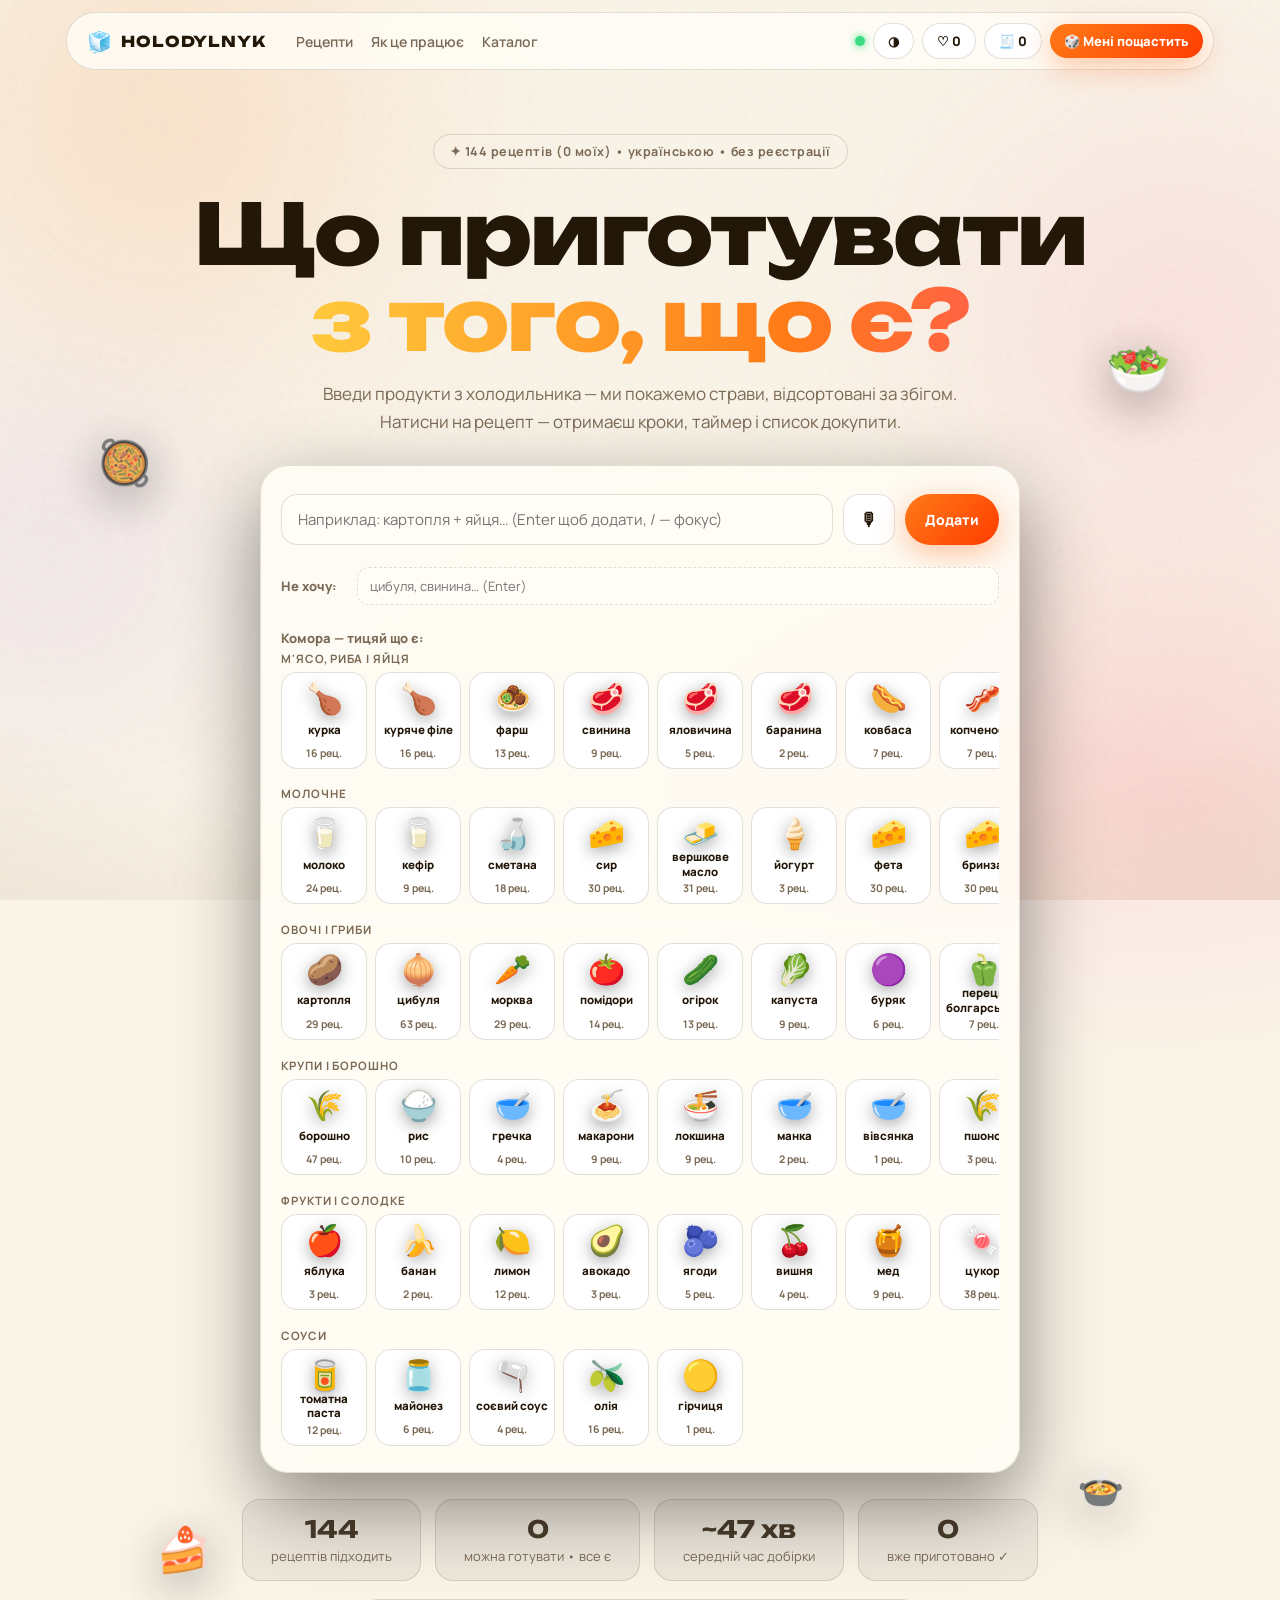
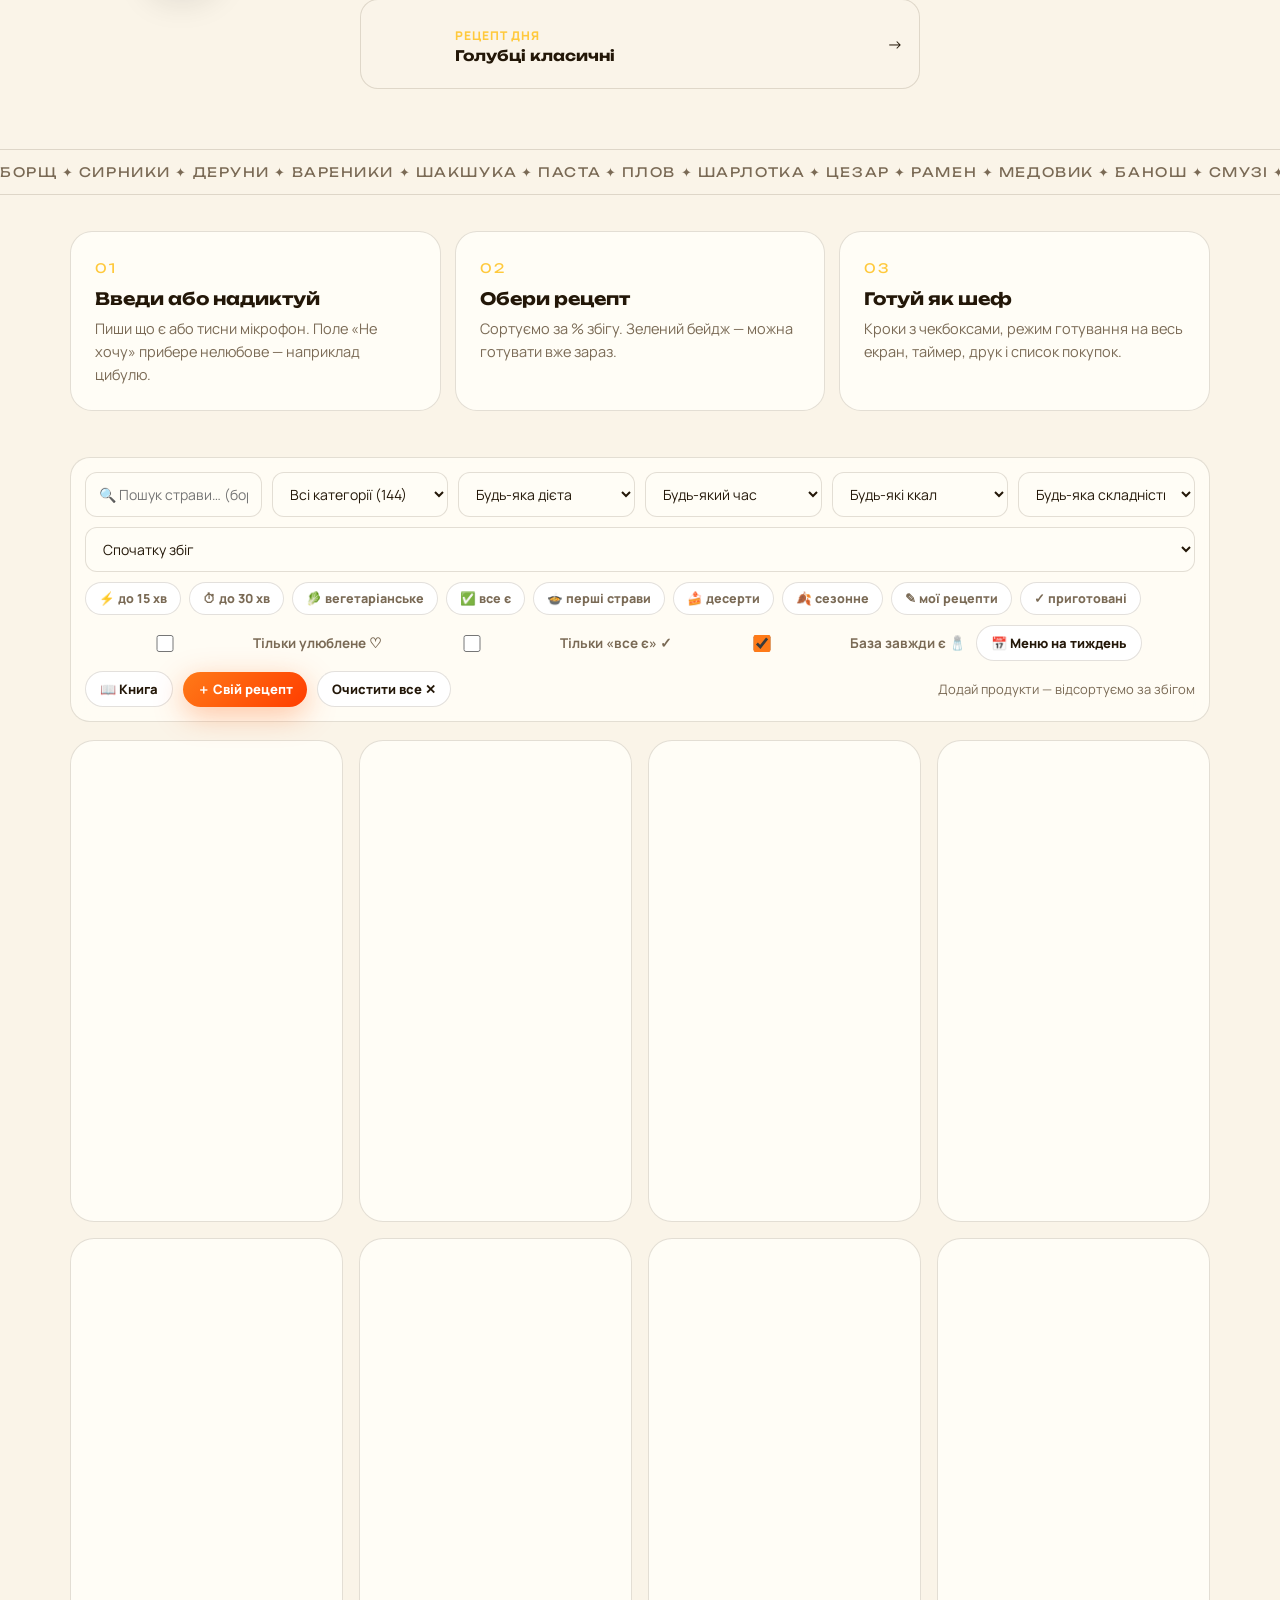
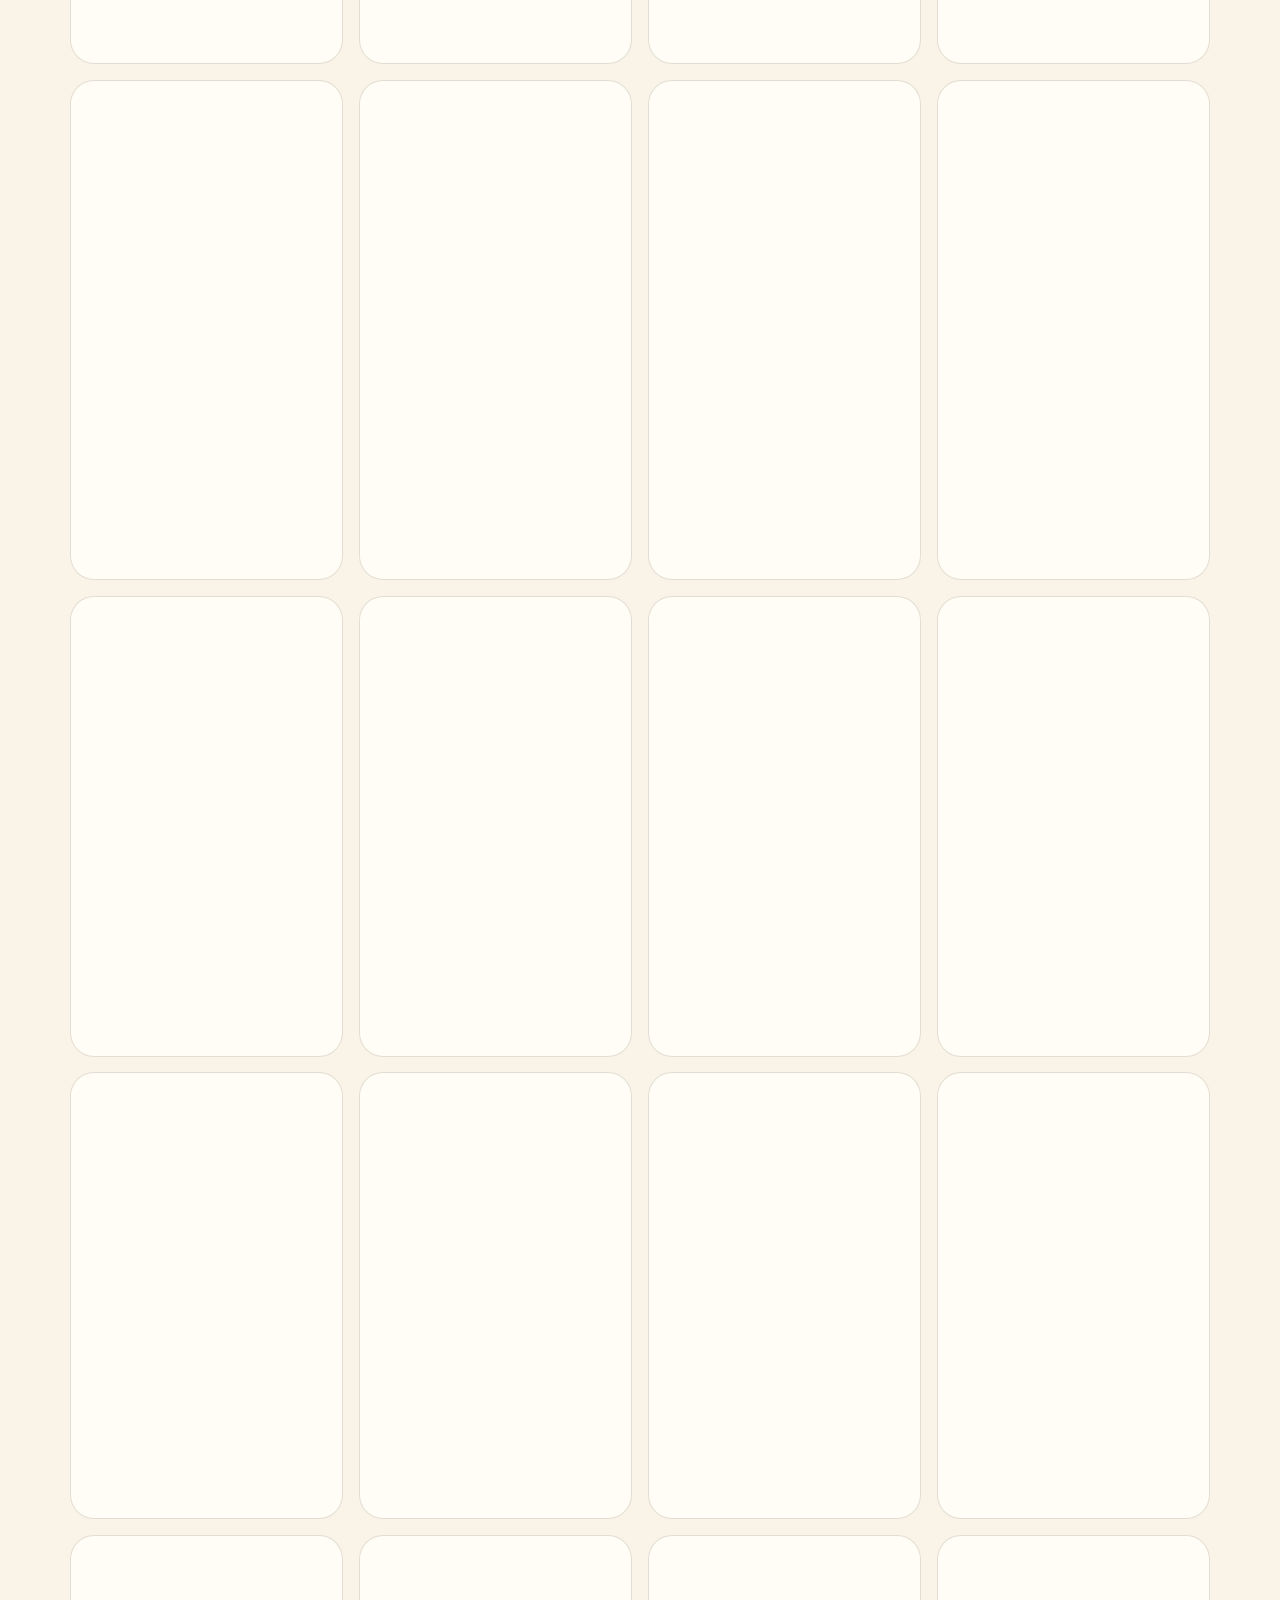
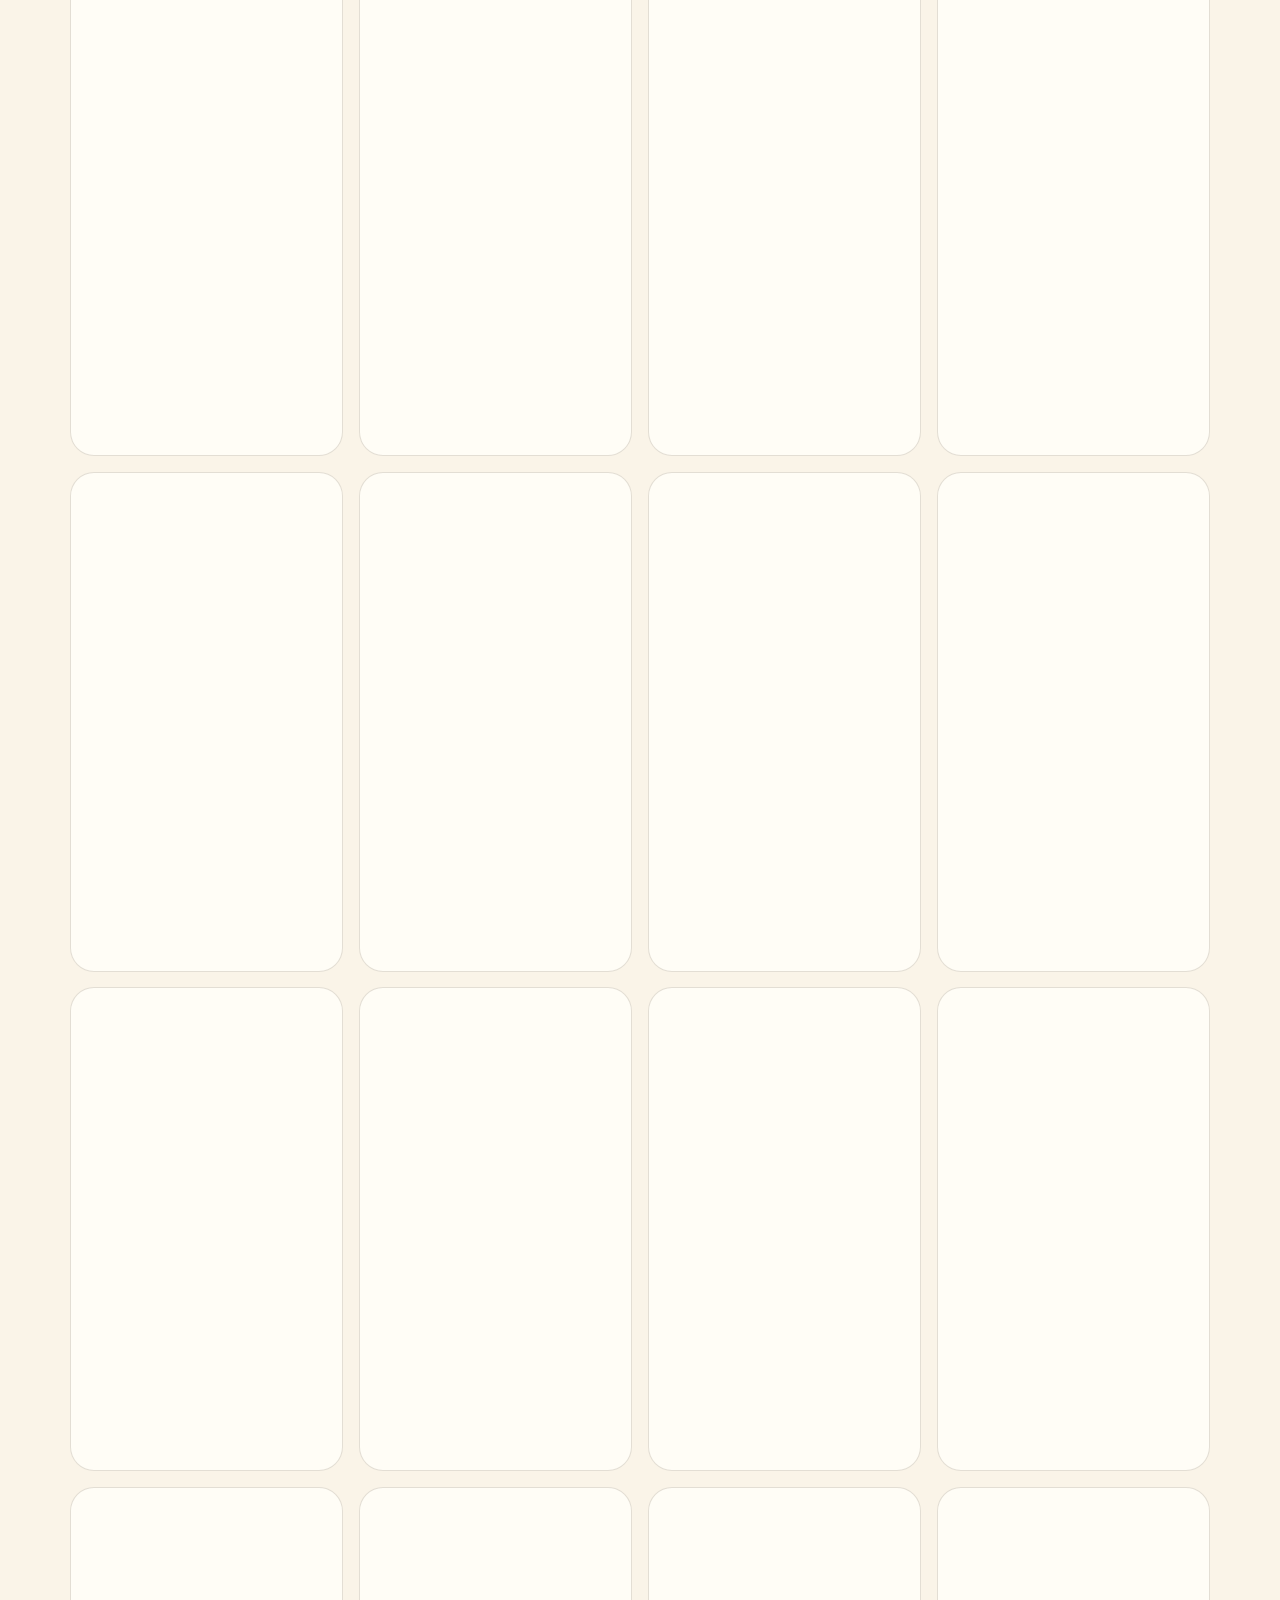
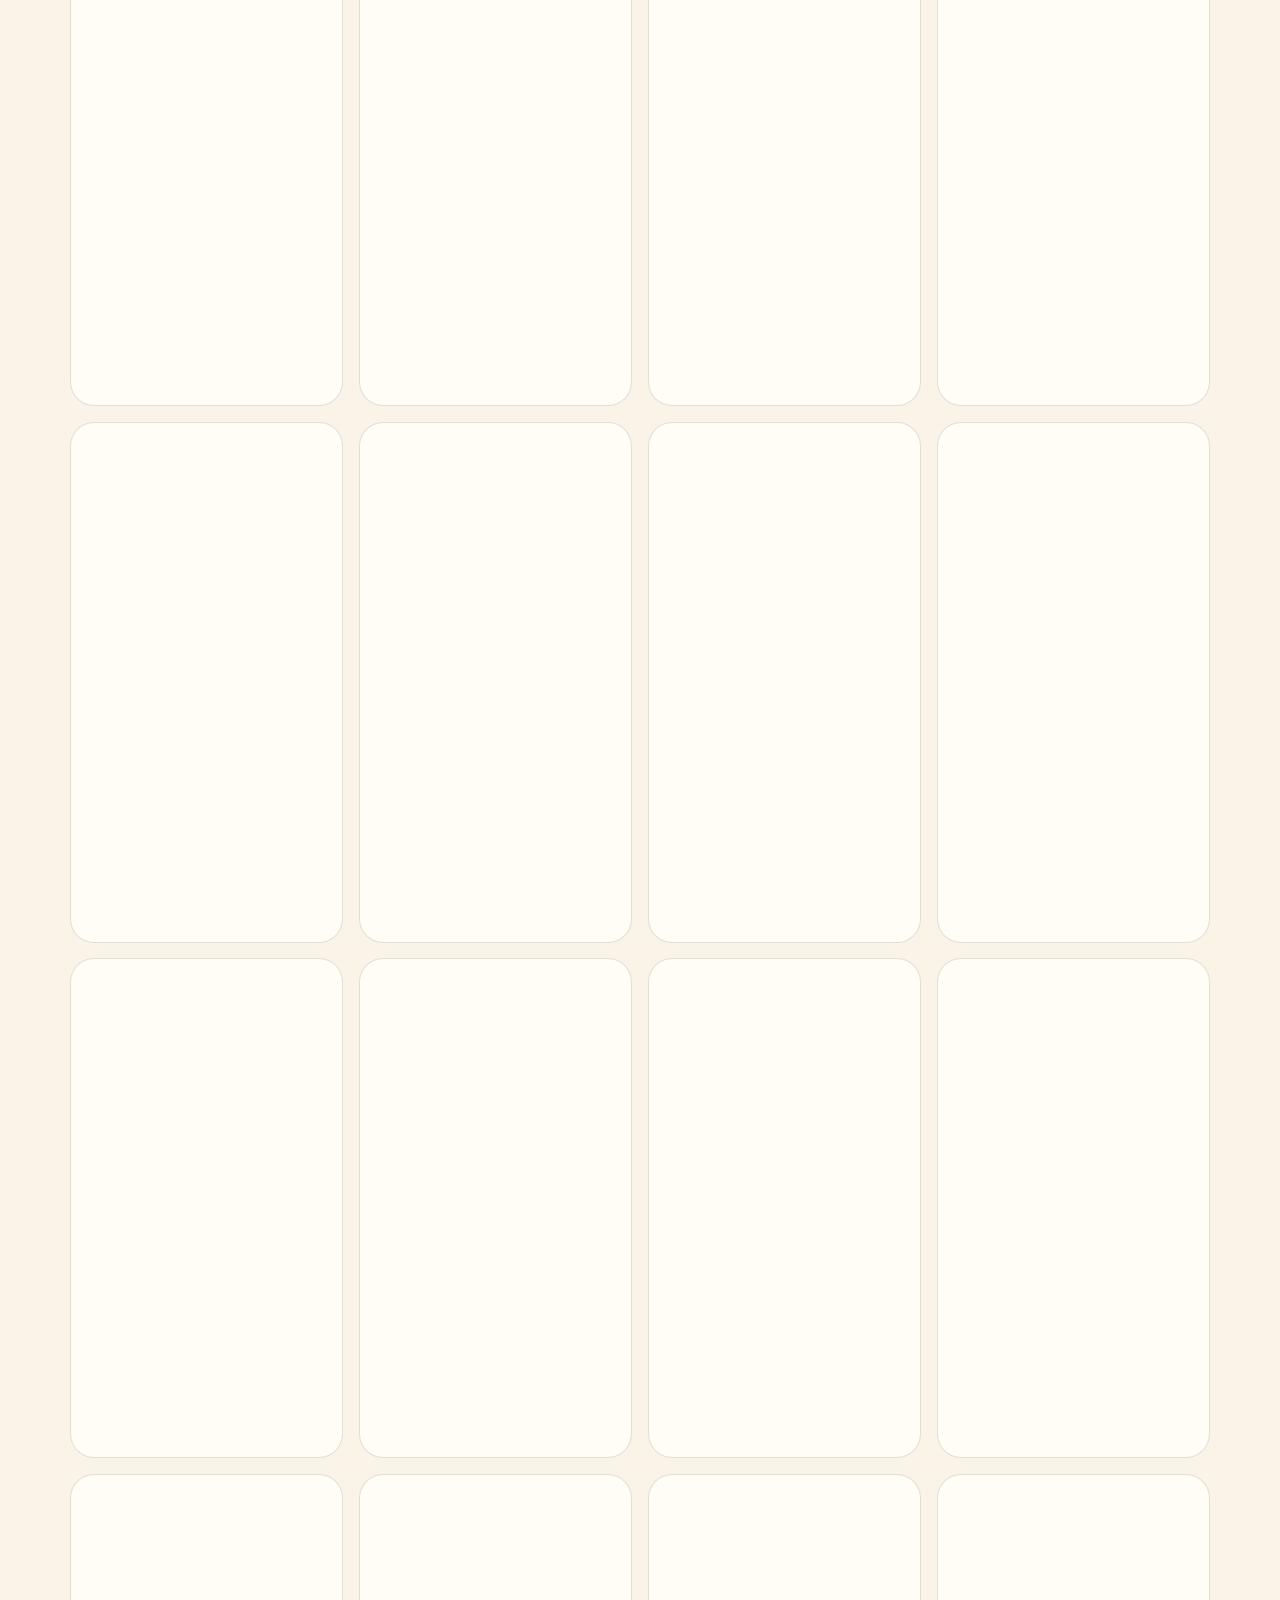
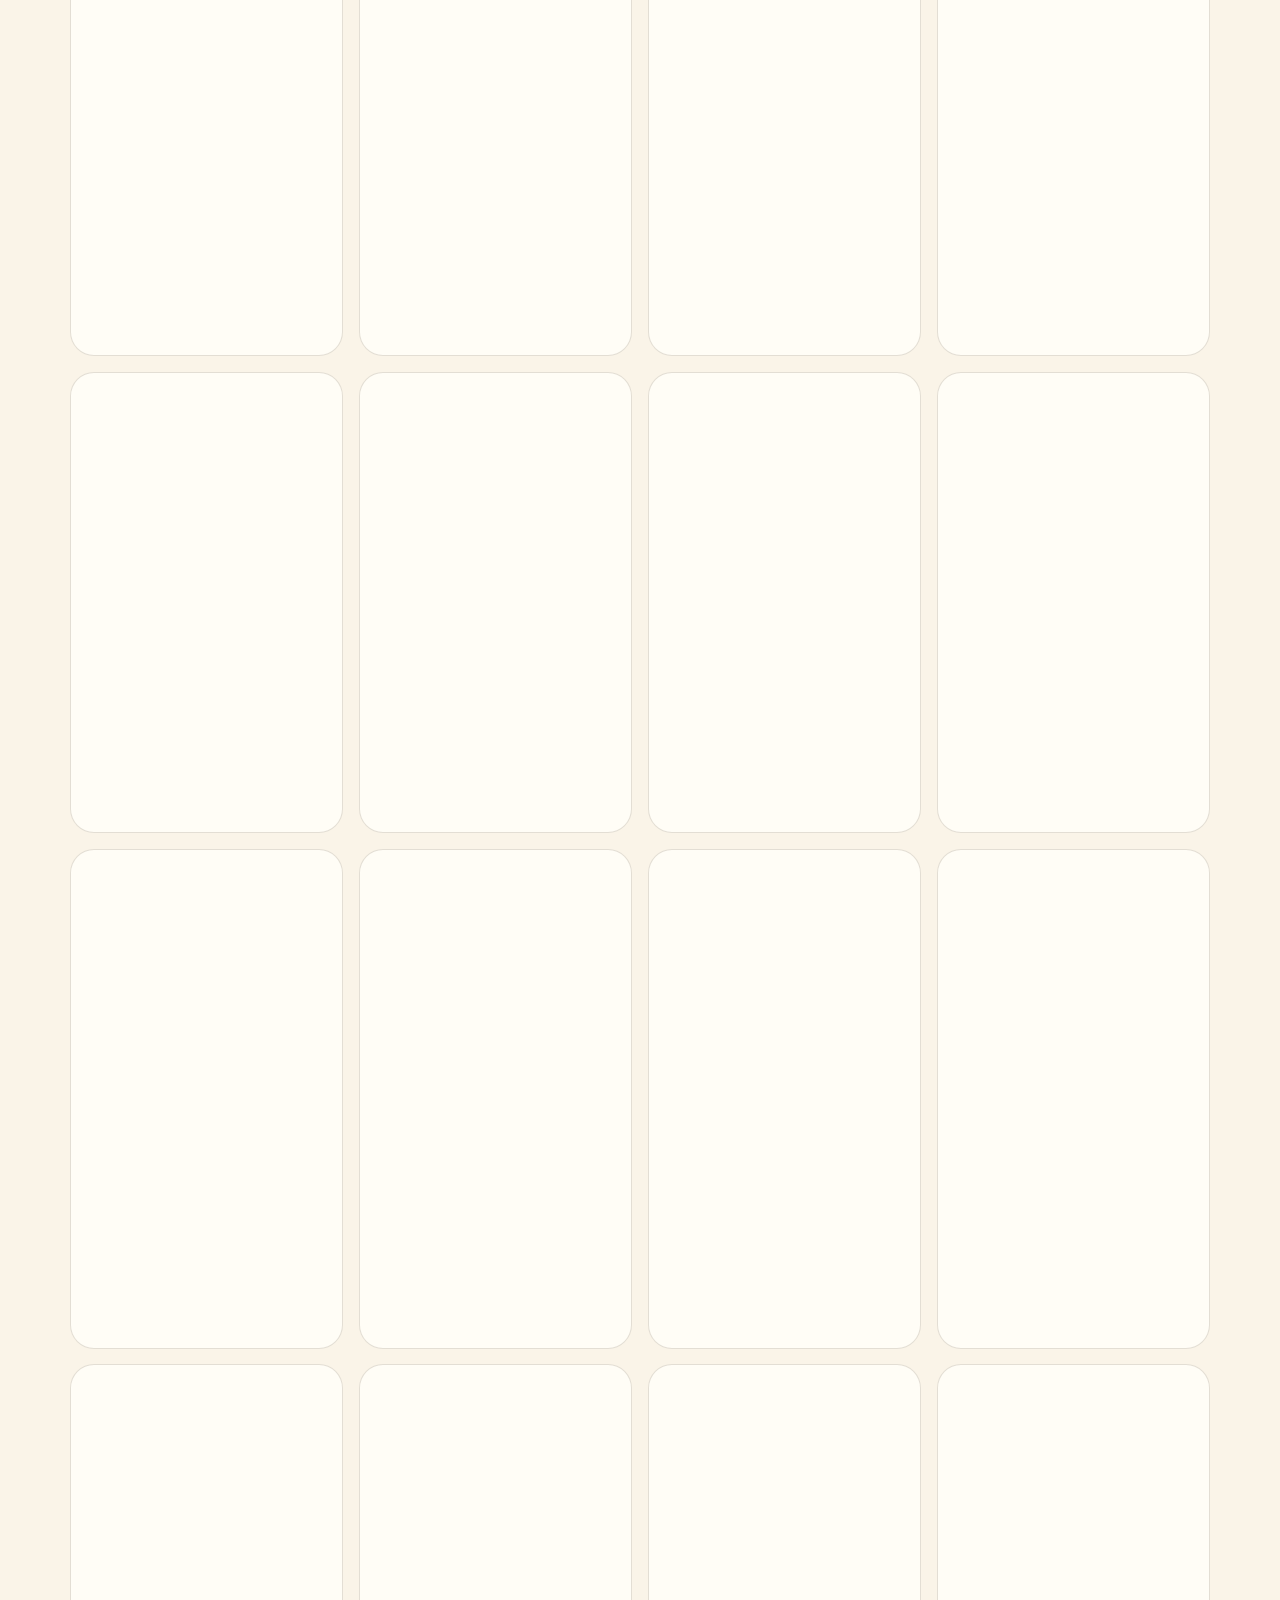
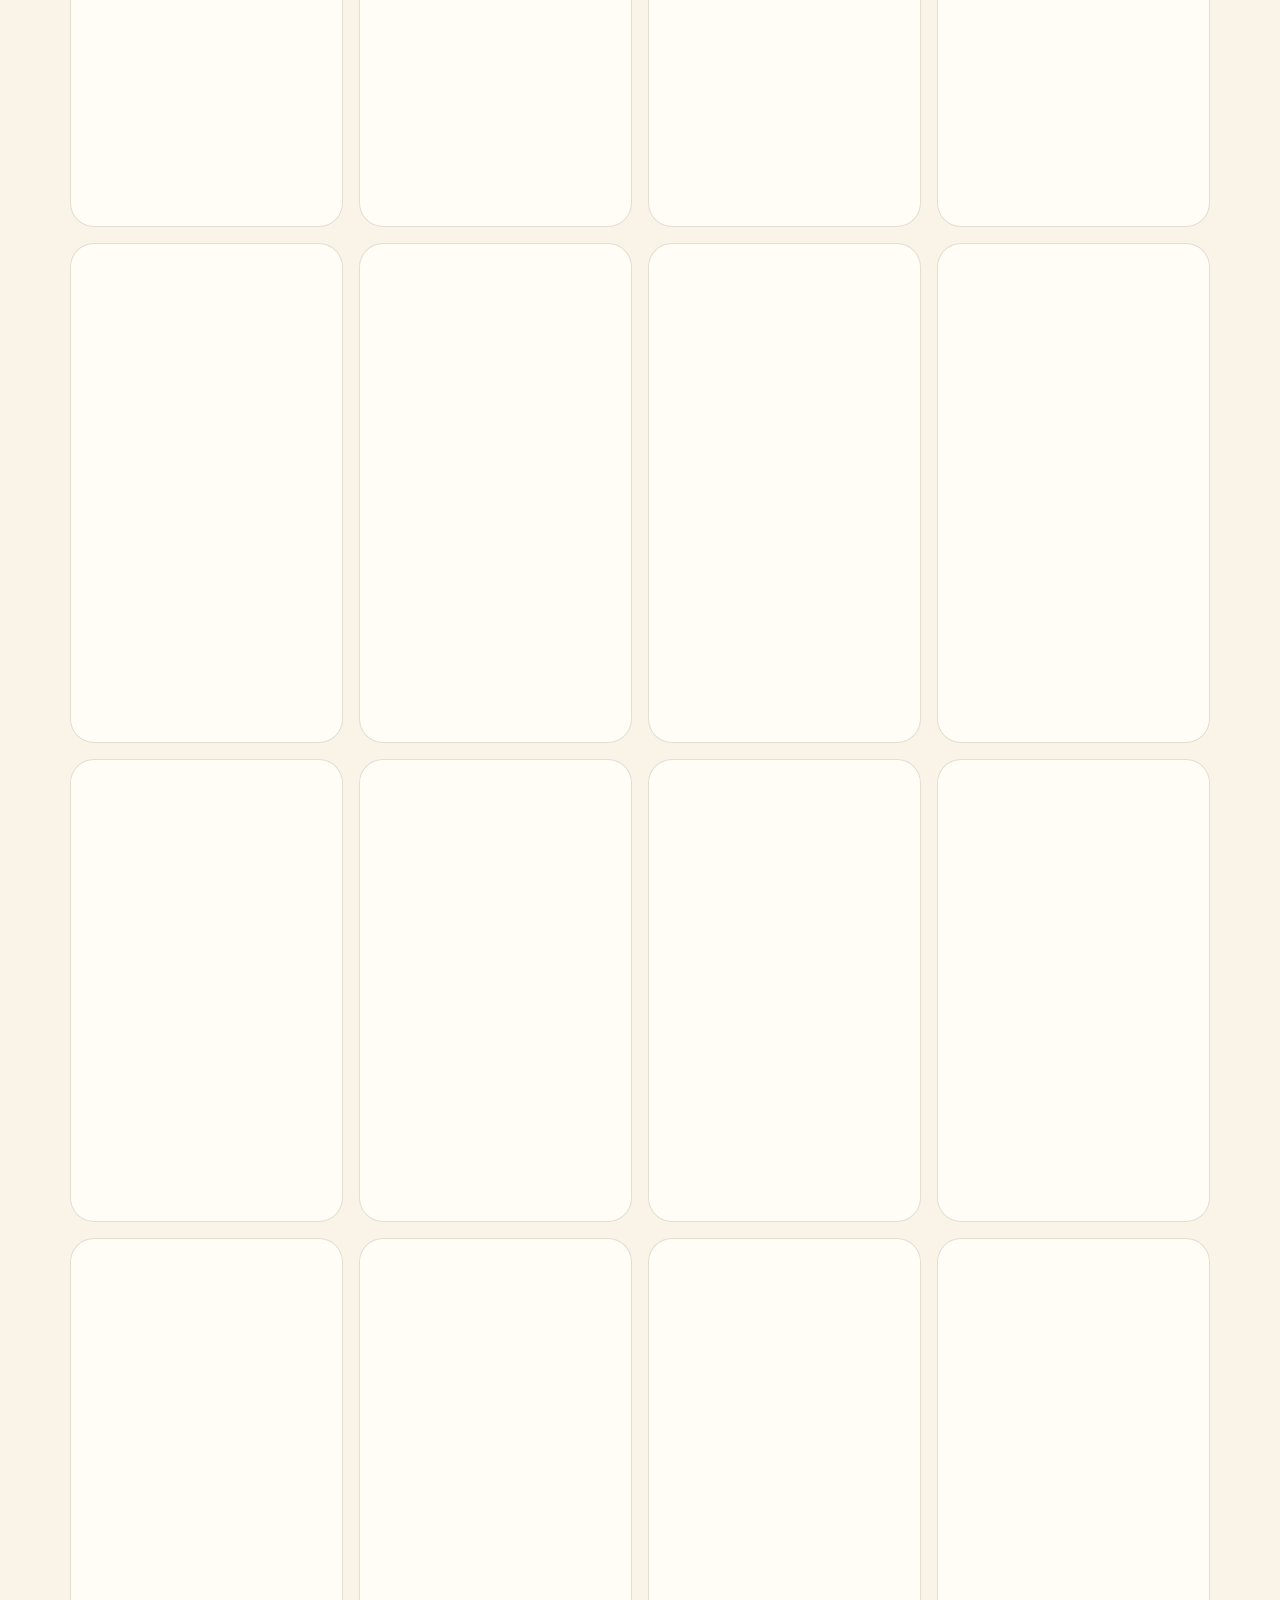
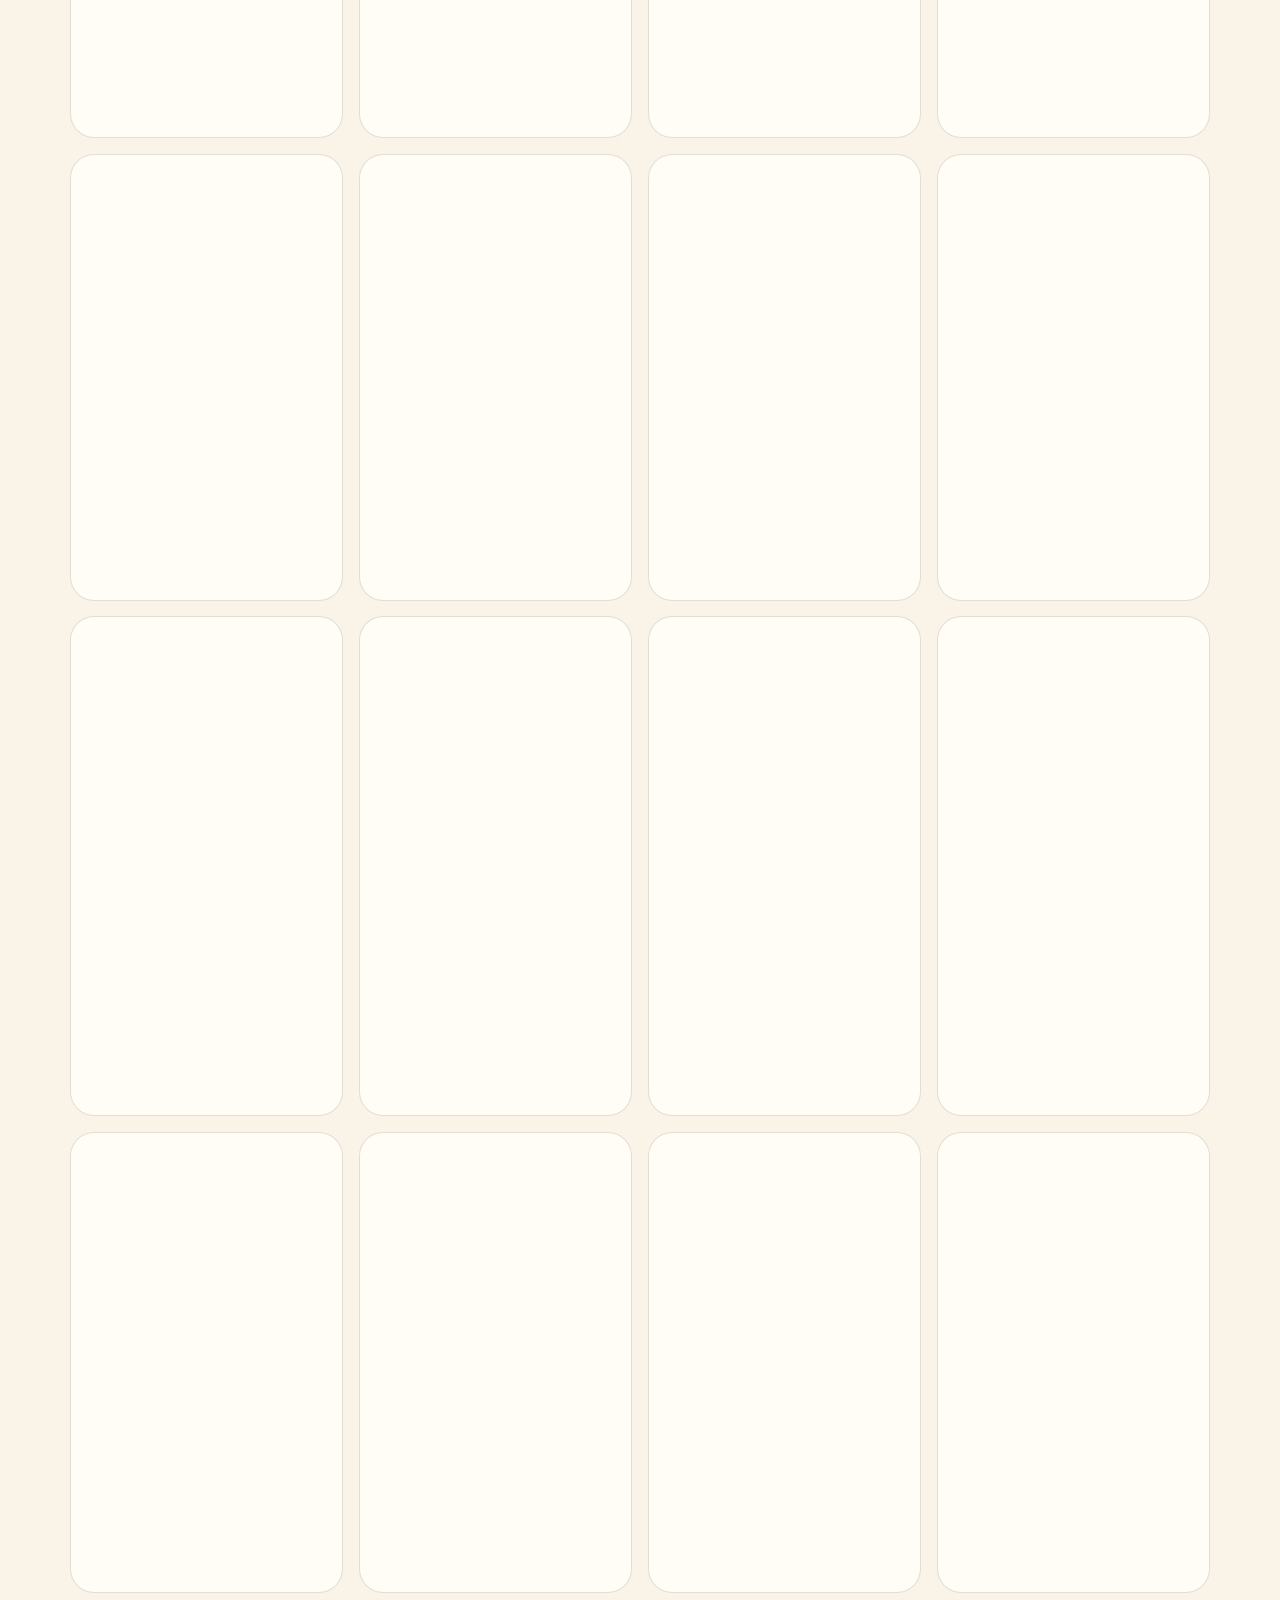
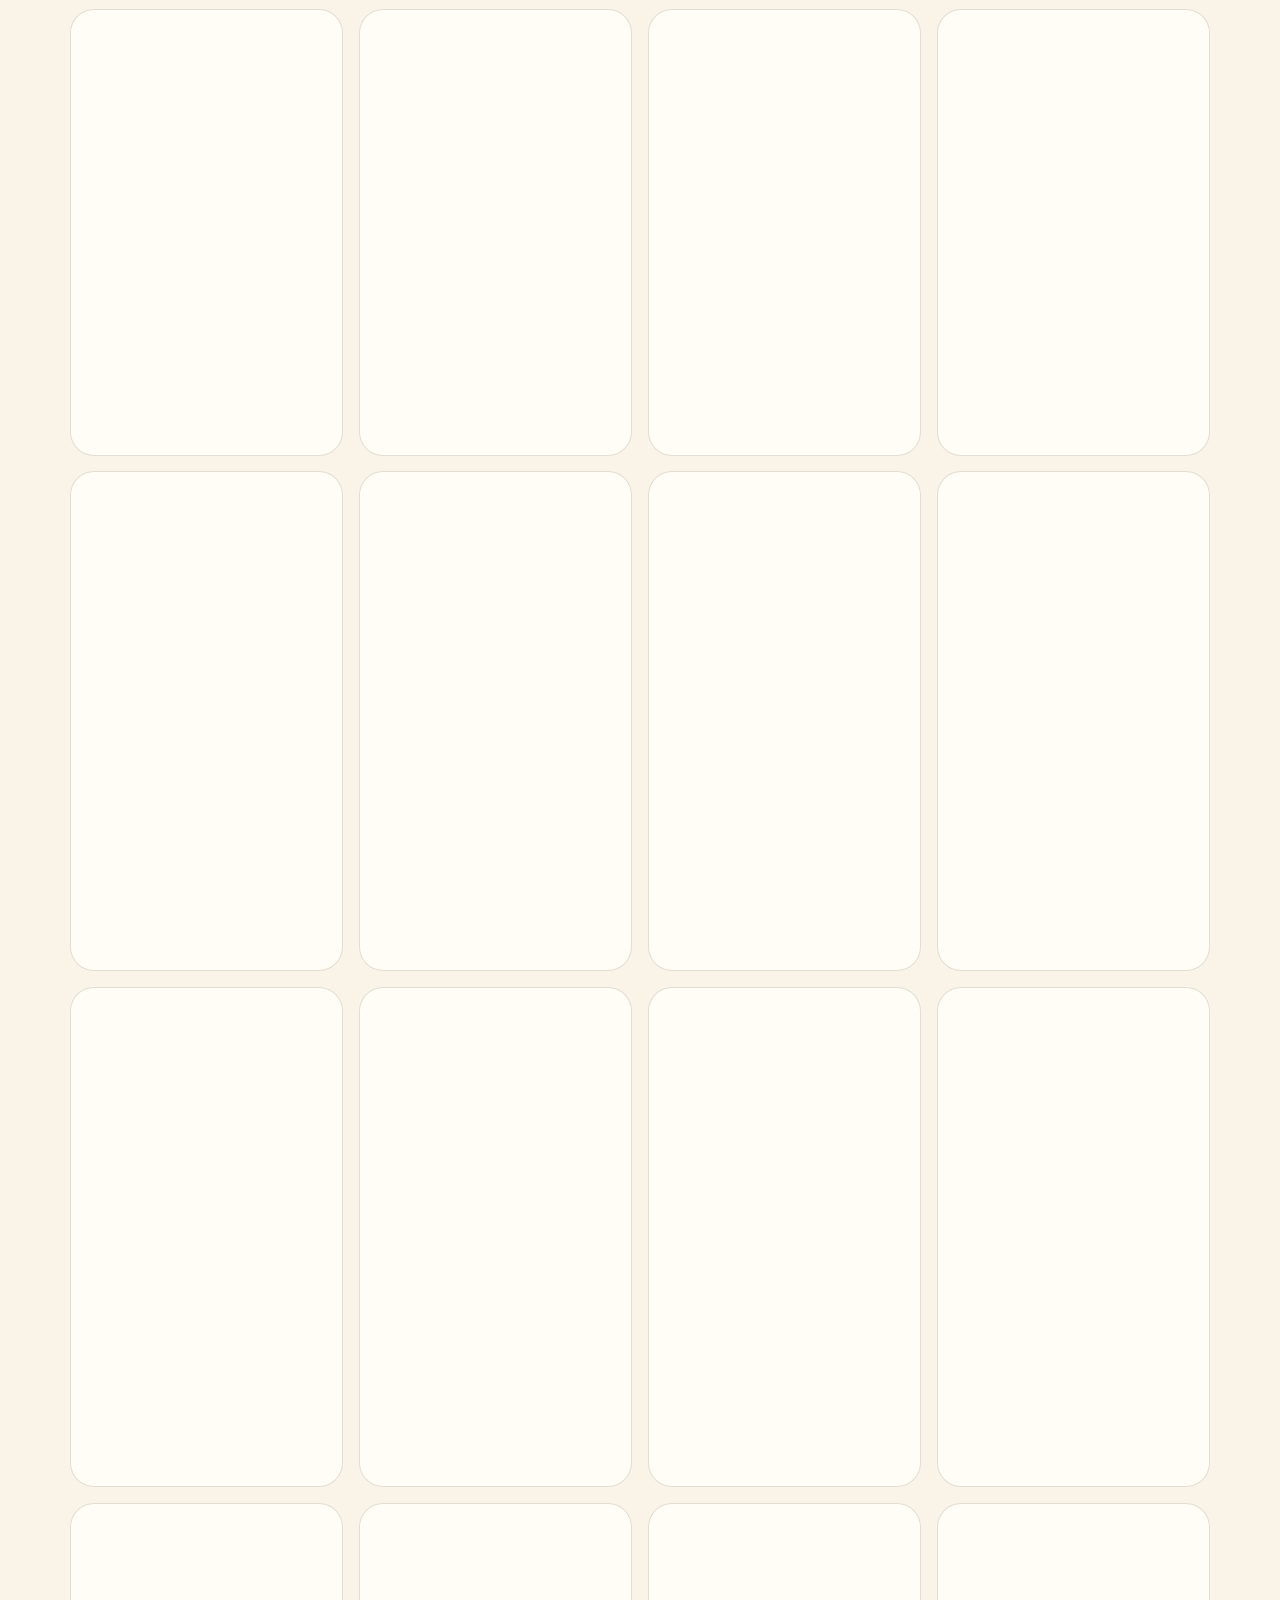
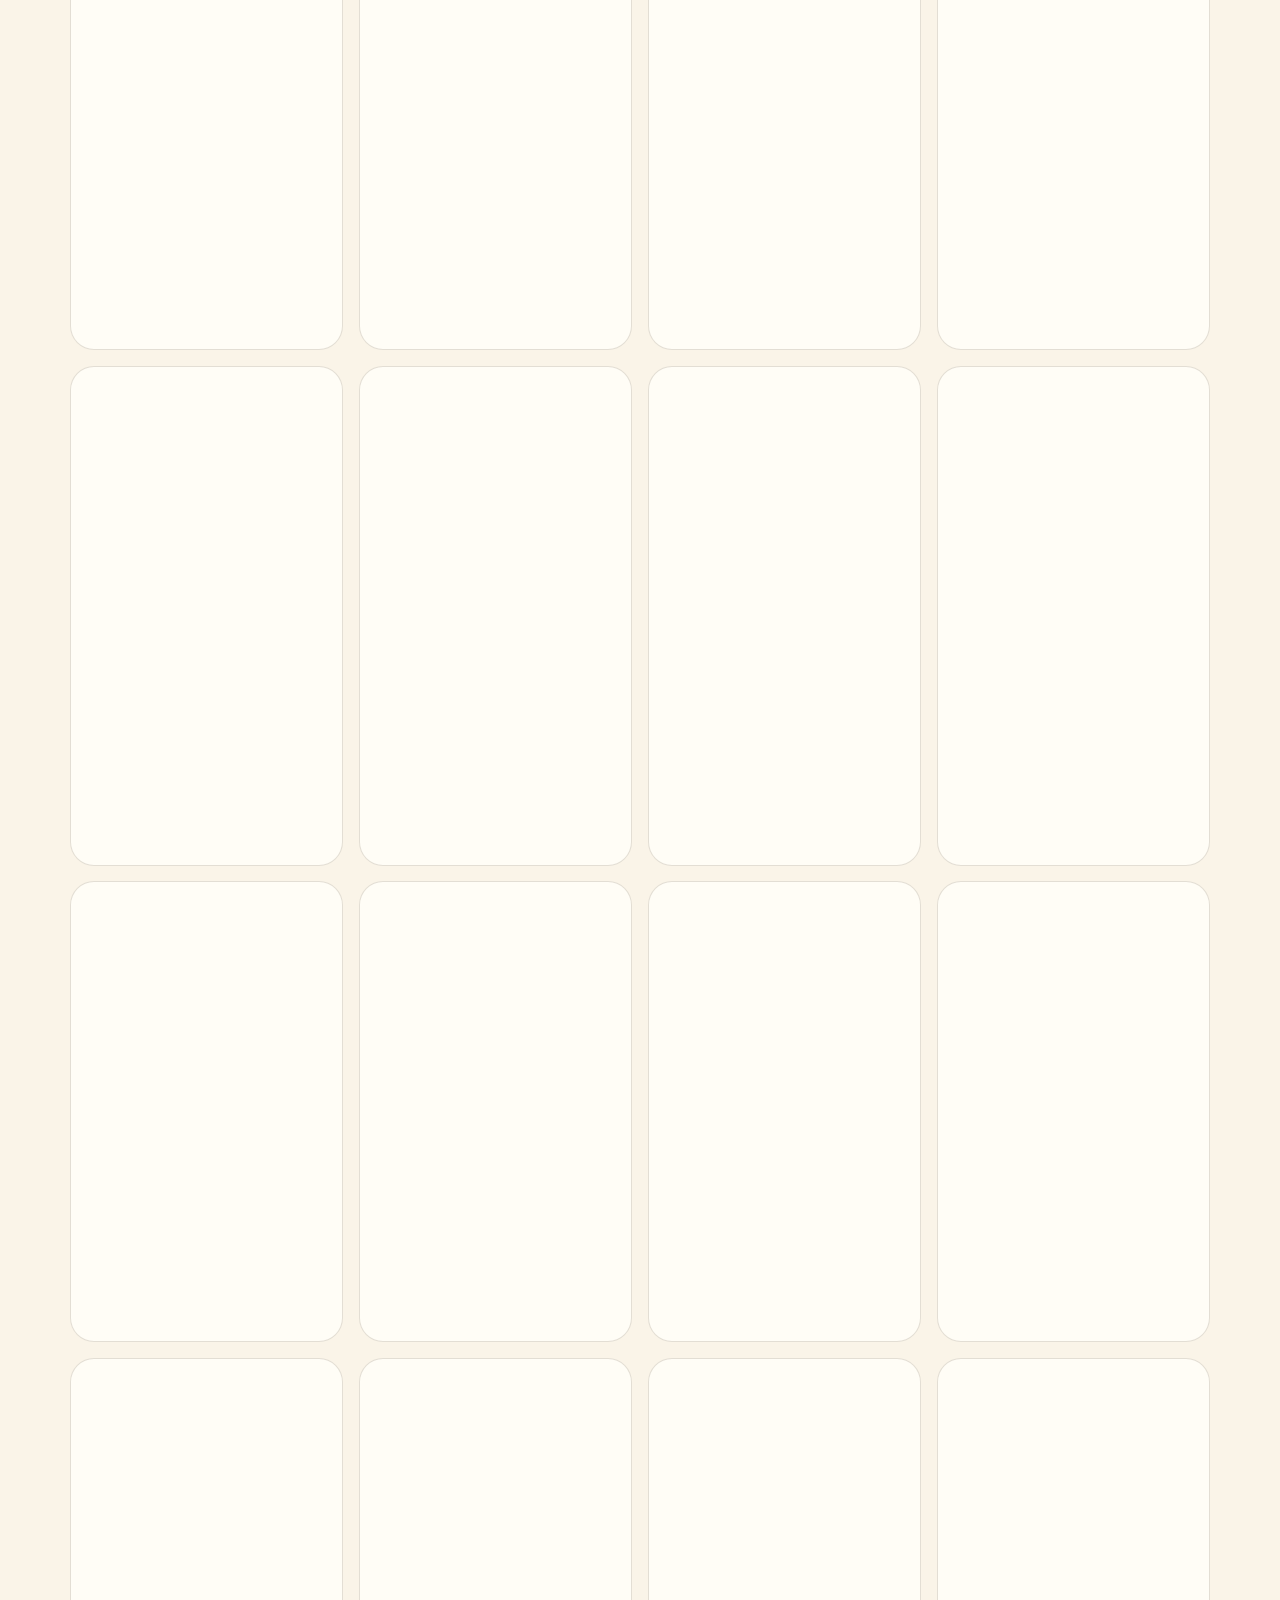
==== commit a08fd063: "chore(release): v26 footer, cache, README and CHANGELOG" ====
--- a/index.html
+++ b/index.html
@@ -190,7 +190,7 @@
 </section>
 
 <footer class="footer">
-  <div><b>🧊 HOLODYLNYK v24</b><p>136 рецептів • працює офлайн • <kbd>/</kbd> — пошук • <button class="linkbtn" id="helpBtn">гарячі клавіші</button> • <button class="linkbtn" id="selfTestBtn">перевірка даних</button> • <button class="linkbtn" id="backupBtn">бекап</button> • <label class="linkbtn" for="restoreInput" style="cursor:pointer">відновити</label><input type="file" id="restoreInput" accept="application/json" hidden> • <button class="linkbtn" id="wipeBtn">стерти все</button>.</p></div>
+  <div><b>🧊 HOLODYLNYK v26</b><p>144 рецепти • працює офлайн • <kbd>/</kbd> — пошук • <button class="linkbtn" id="helpBtn">гарячі клавіші</button> • <button class="linkbtn" id="selfTestBtn">перевірка даних</button> • <button class="linkbtn" id="backupBtn">бекап</button> • <label class="linkbtn" for="restoreInput" style="cursor:pointer">відновити</label><input type="file" id="restoreInput" accept="application/json" hidden> • <button class="linkbtn" id="wipeBtn">стерти все</button>.</p></div>
   <div class="foot-links"><span>борщ • сирники • деруни • вареники • шакшука • рамен • медовик</span></div>
 </footer>
 </main>
--- a/css/style.css
+++ b/css/style.css
@@ -188,6 +188,9 @@
 .scrolltop{position:fixed;right:18px;bottom:18px;z-index:90;width:46px;height:46px;border-radius:50%;border:1px solid var(--line);background:var(--card);color:var(--txt);font-size:20px;cursor:pointer;opacity:0;pointer-events:none;transition:.25s}
 .scrolltop.show{opacity:1;pointer-events:auto}
 .scrolltop:hover{background:var(--acc);color:#fff}
+.updatebar{position:fixed;top:12px;left:50%;transform:translateX(-50%);z-index:400;display:flex;gap:12px;align-items:center;background:#1d1508;border:1.5px solid var(--acc);color:#ffe9c9;padding:10px 12px 10px 18px;border-radius:100px;font-size:13.5px;font-weight:800;box-shadow:0 12px 40px rgba(0,0,0,.5);white-space:nowrap;max-width:94vw}
+.updatebar button{background:linear-gradient(135deg,var(--acc),#ff3d00);border:0;color:#fff;font-weight:800;border-radius:100px;padding:8px 16px;cursor:pointer;font-size:13px}
+@media(max-width:560px){.updatebar{white-space:normal;border-radius:18px;text-align:center}}
 .confetti{position:fixed;z-index:300;pointer-events:none;font-size:20px;animation:boom 1s ease-out forwards}
 @keyframes boom{to{transform:translate(var(--dx),var(--dy)) rotate(300deg);opacity:0}}
 .card-body p{color:var(--mut);font-size:13.5px;line-height:1.55;display:-webkit-box;-webkit-line-clamp:2;-webkit-box-orient:vertical;overflow:hidden}
@@ -296,6 +299,7 @@
 .drawer-list li button{background:none;border:0;color:var(--mut);cursor:pointer;font-size:14px}
 .drawer-list li.done{opacity:.5}
 .drawer-list li.done span{text-decoration:line-through}
+.shop-head{font-size:11.5px;font-weight:800;letter-spacing:.06em;text-transform:uppercase;color:var(--acc2);background:none!important;border:0!important;padding:8px 4px 0!important;cursor:default}
 .drawer-foot{display:flex;gap:8px;margin-top:12px}
 .toast-wrap{position:fixed;bottom:20px;left:50%;transform:translateX(-50%);z-index:200;display:grid;gap:8px;justify-items:center;max-width:94vw}
 .toast{background:#221c16;border:1px solid rgba(255,122,24,.4);padding:12px 20px;border-radius:100px;font-size:14px;font-weight:700;animation:pop .3s ease;white-space:nowrap;max-width:94vw}
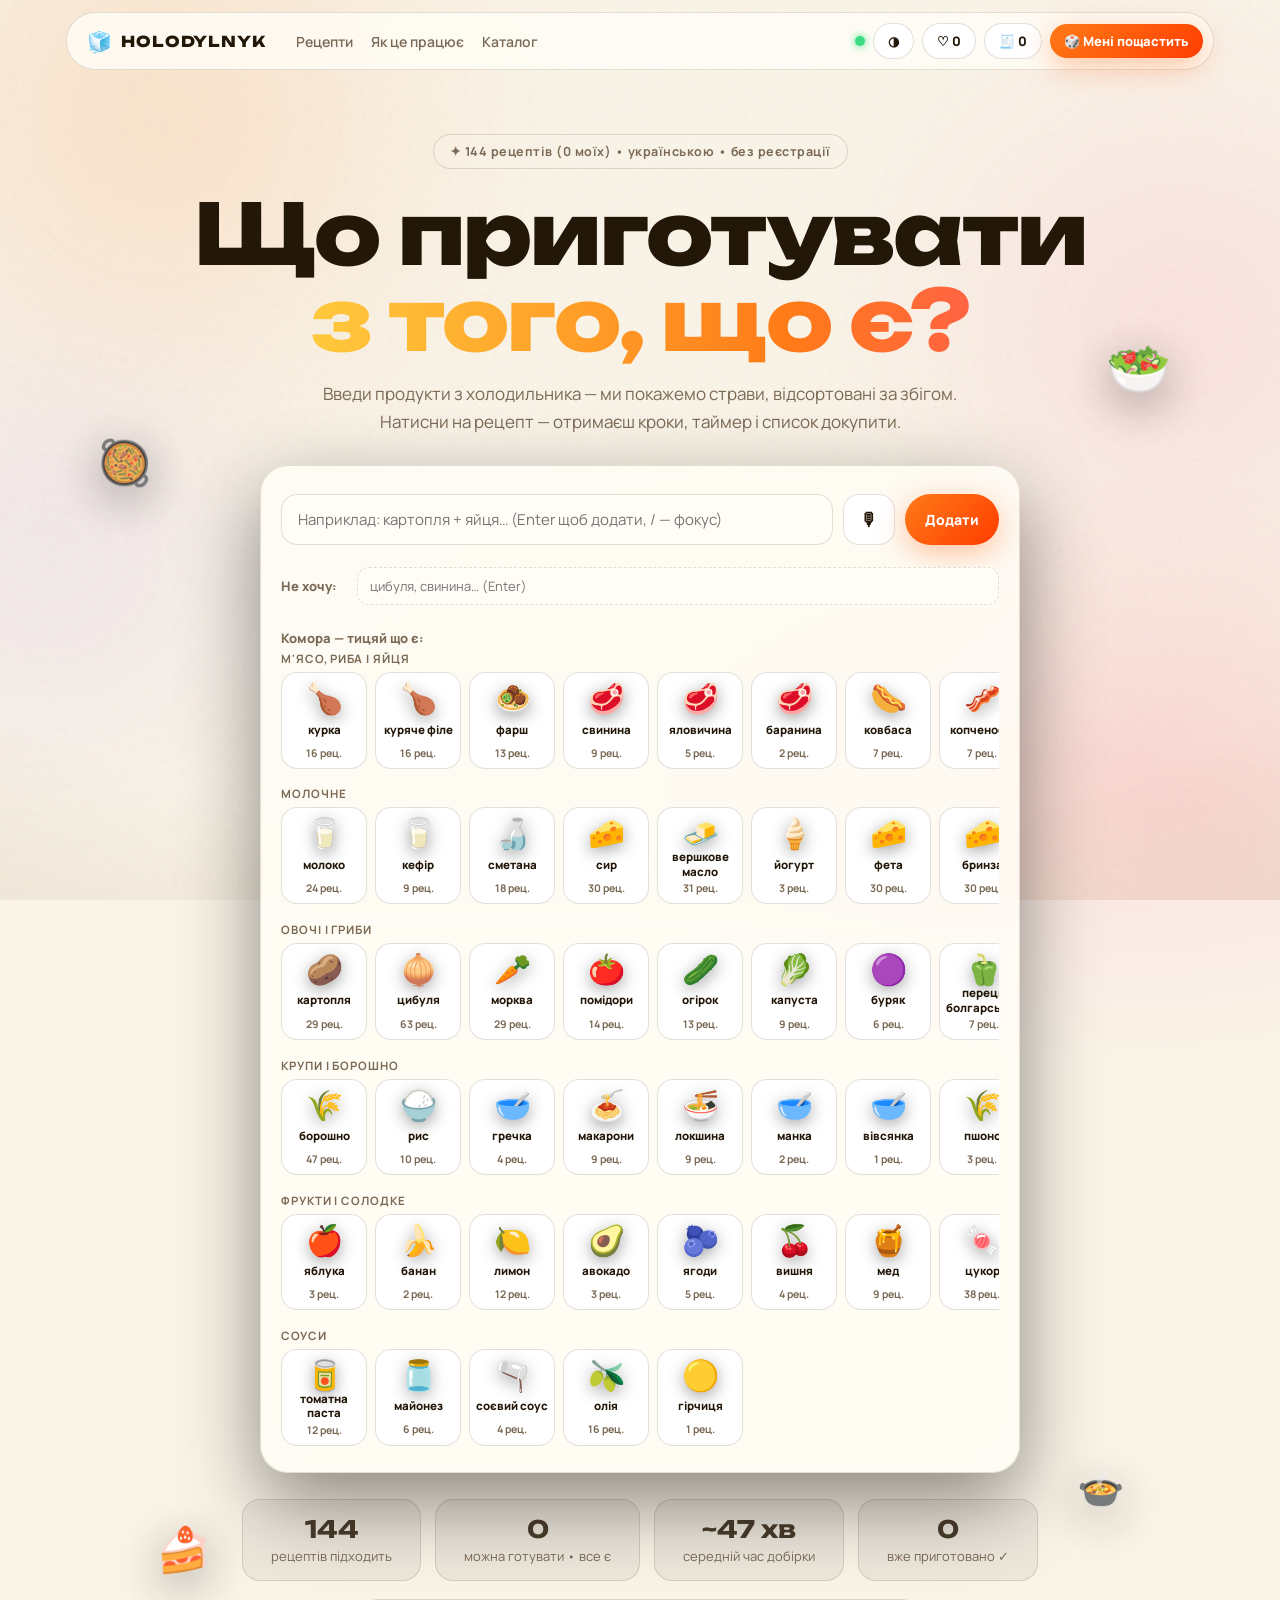
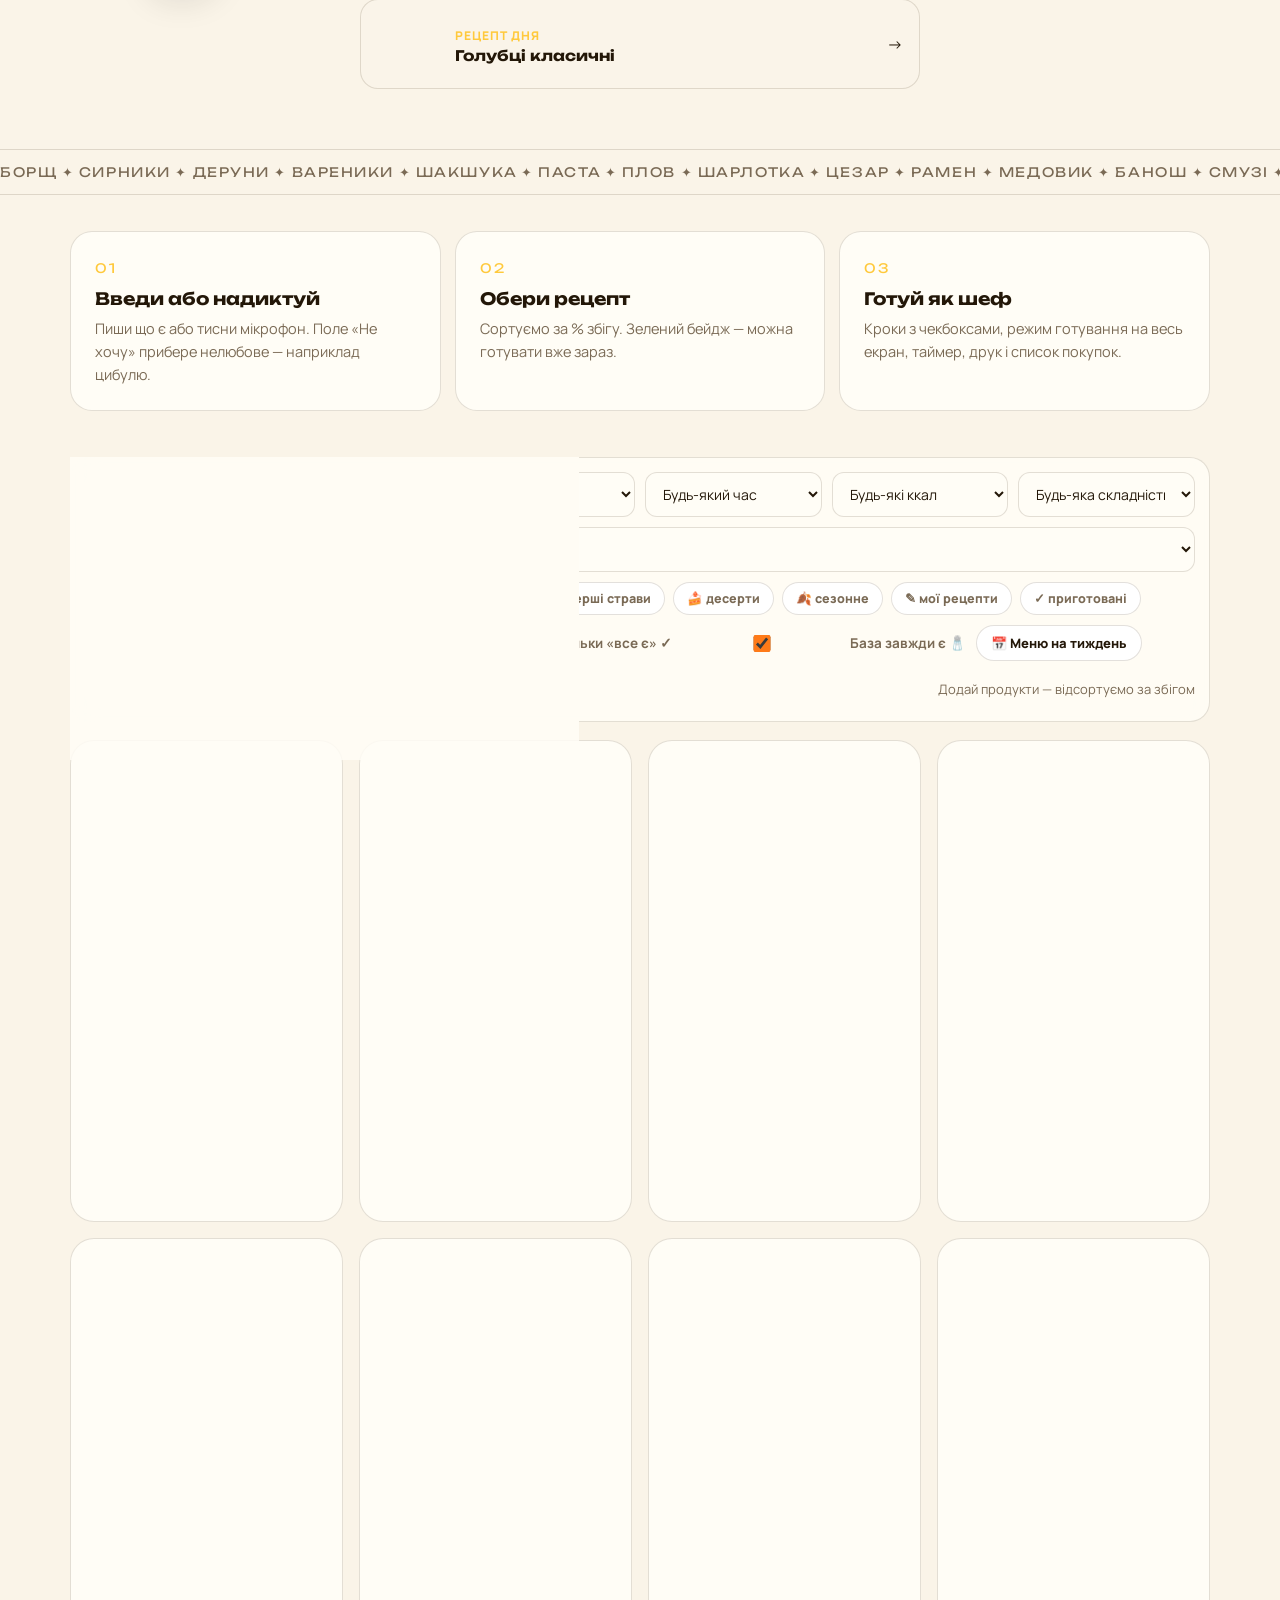
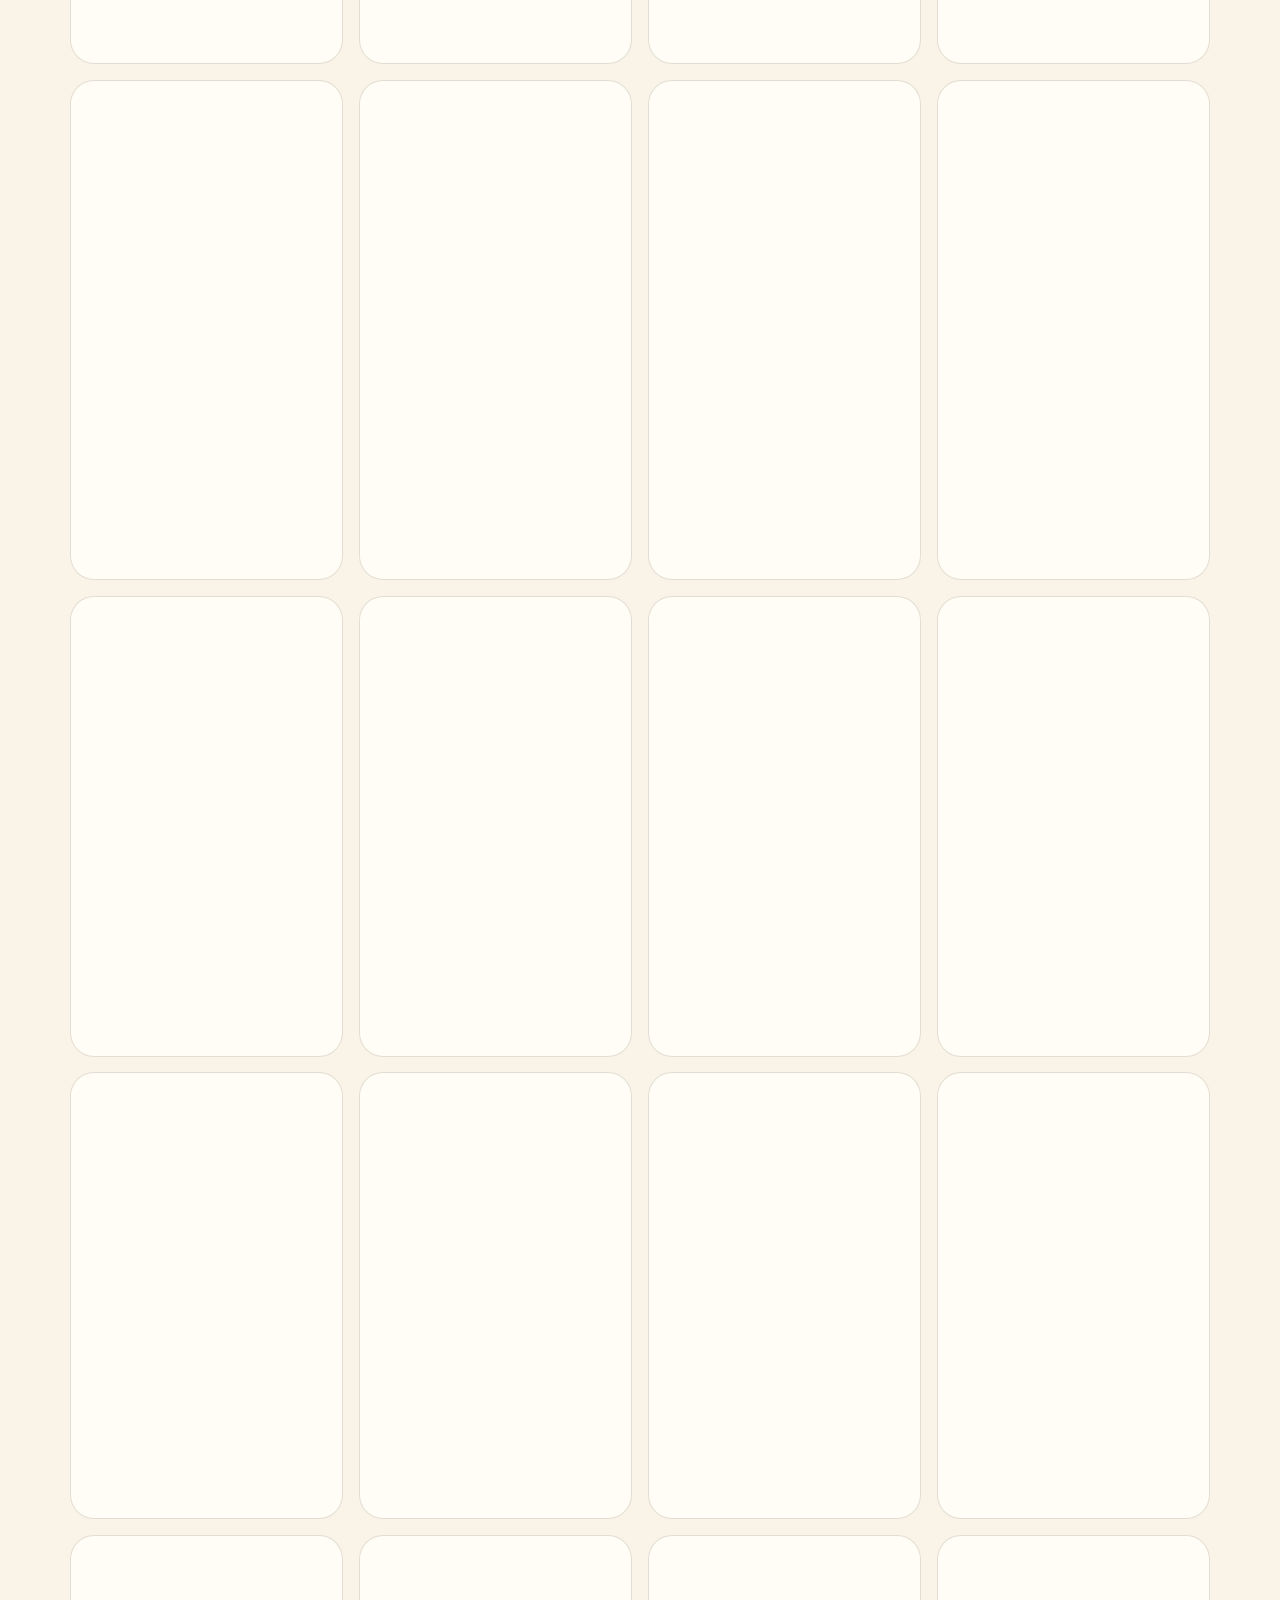
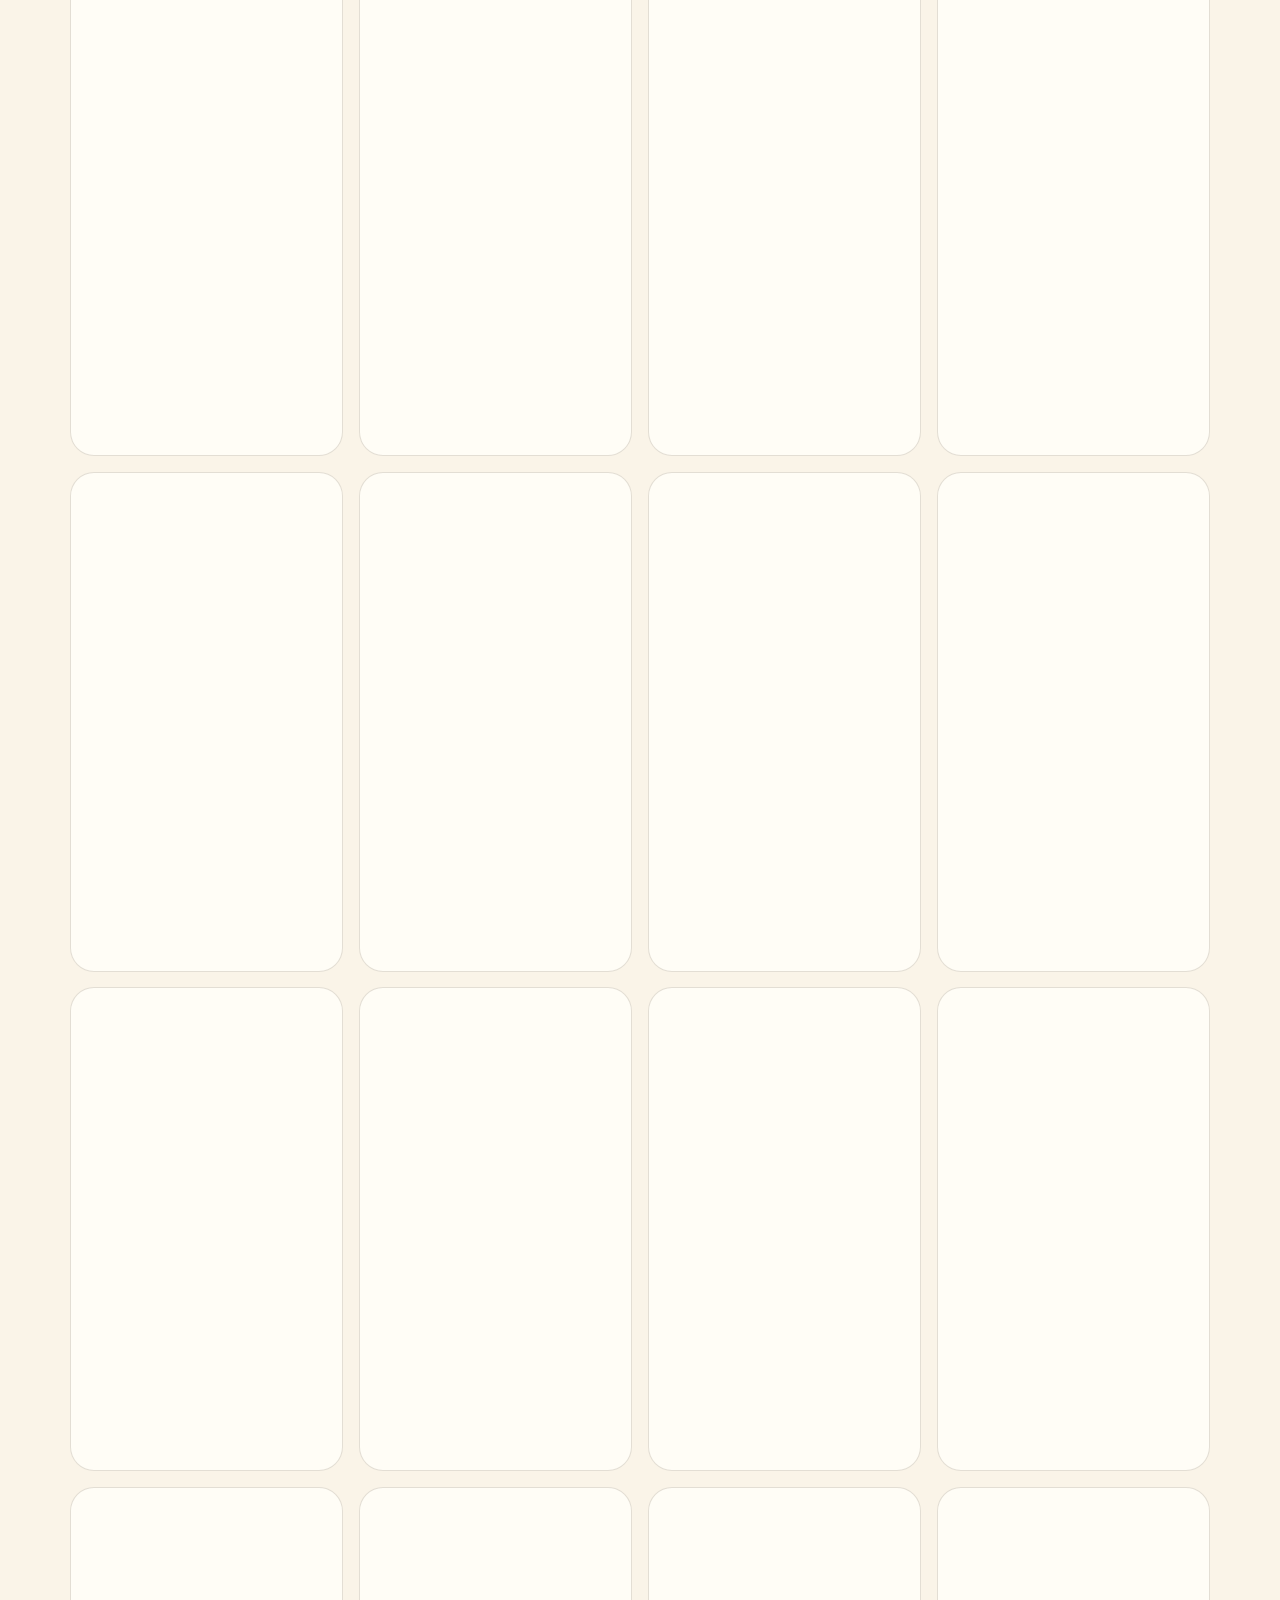
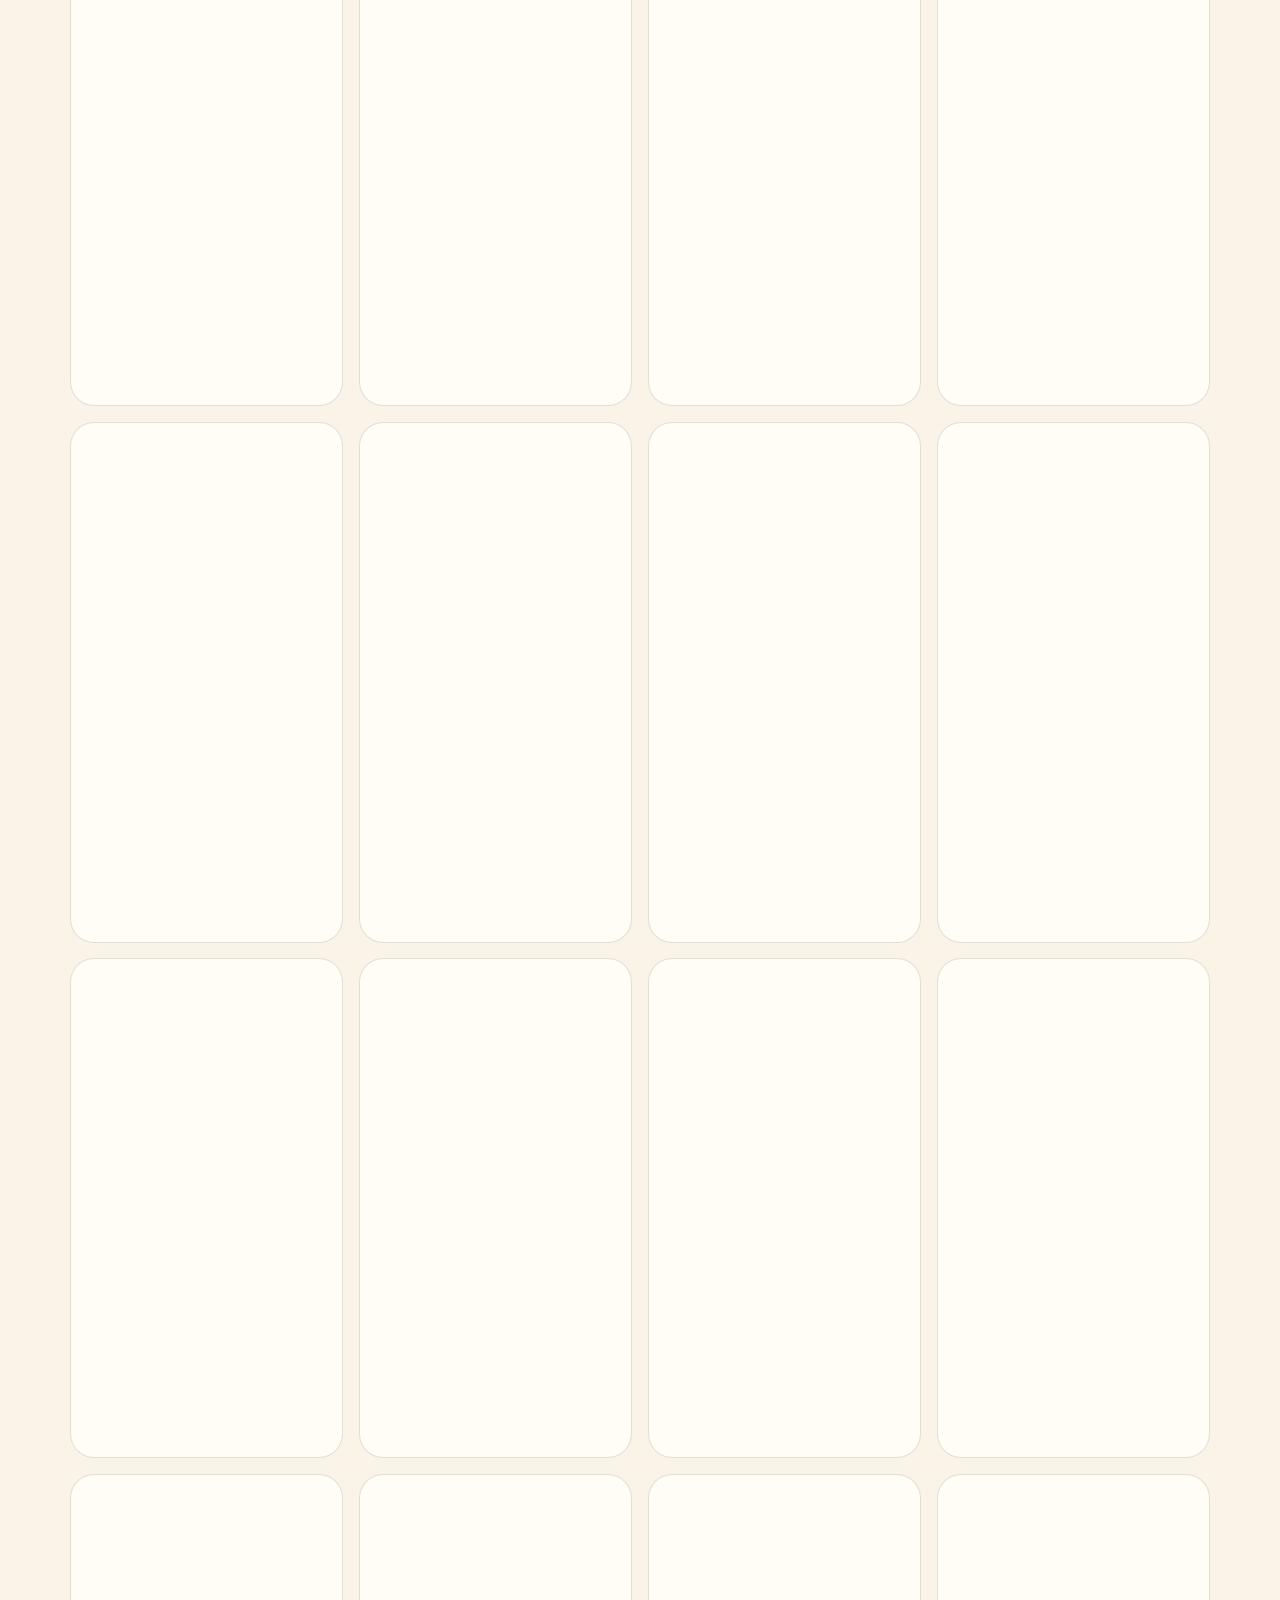
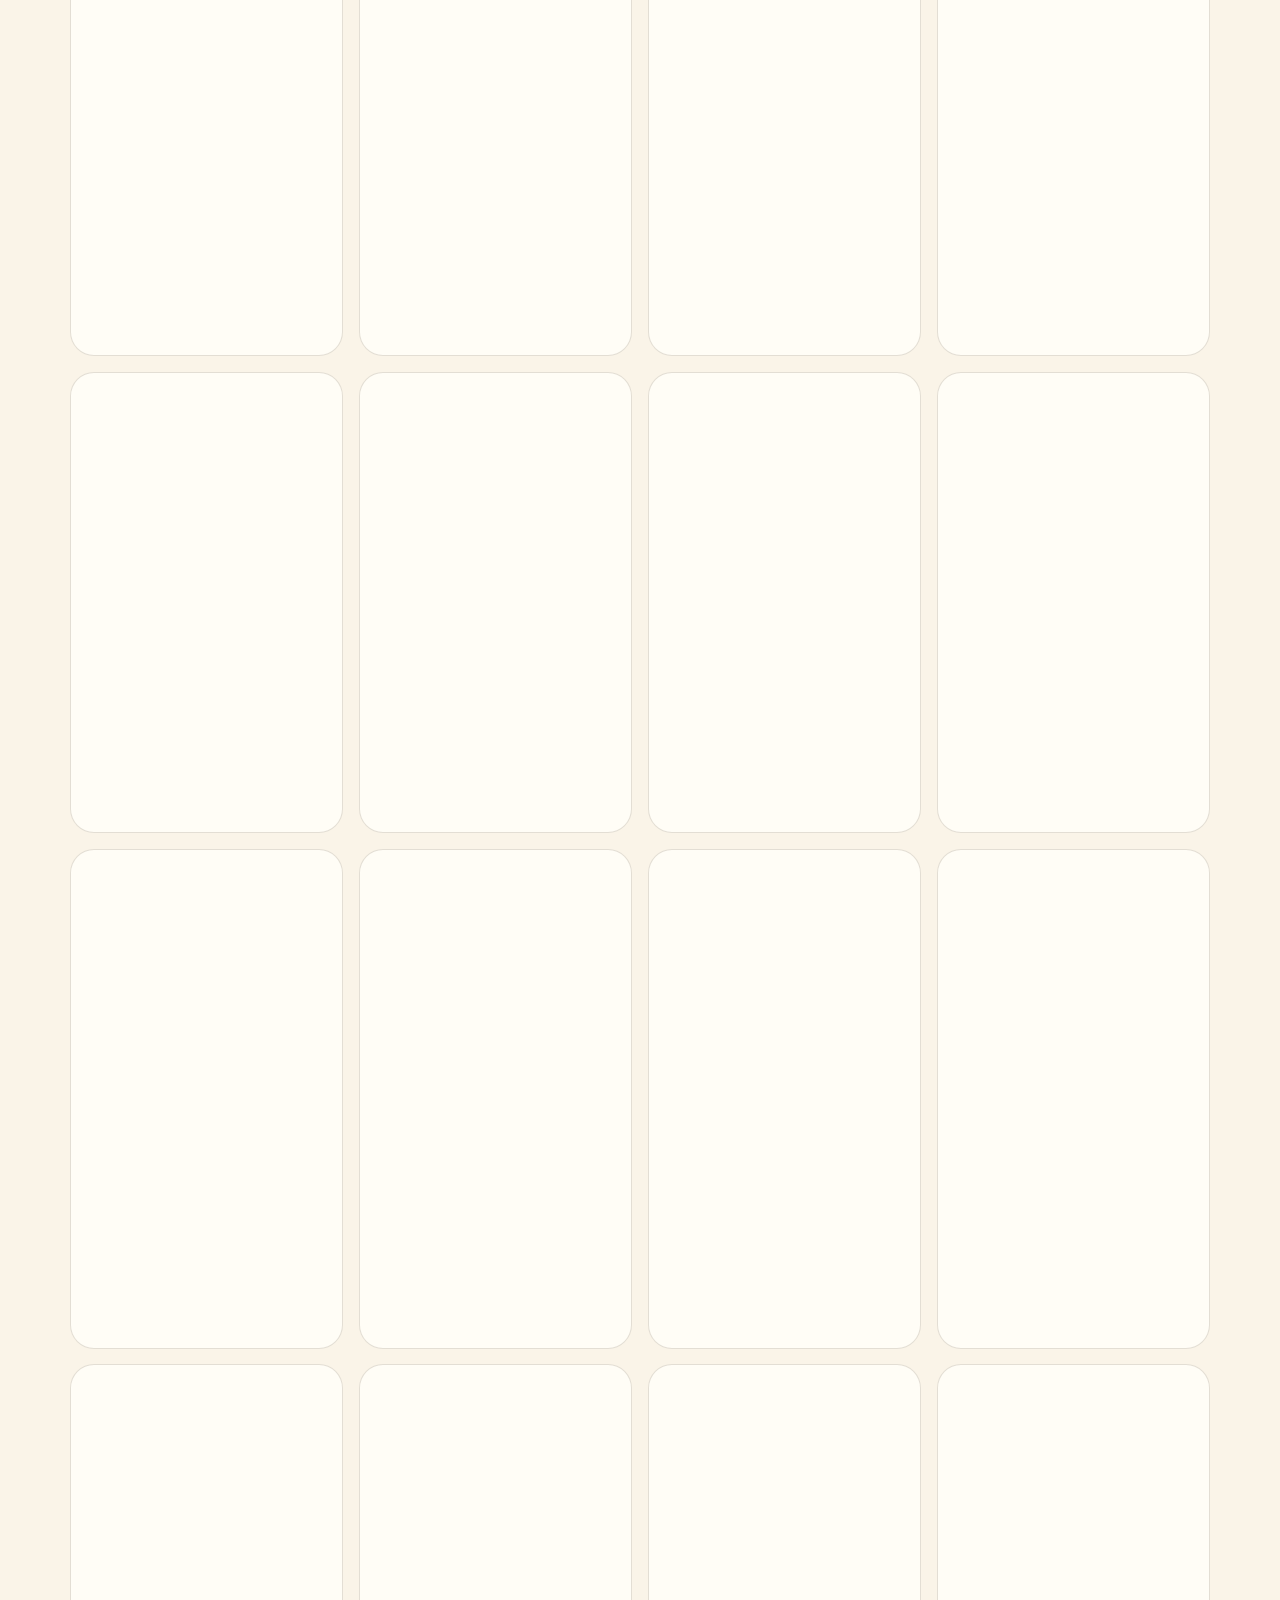
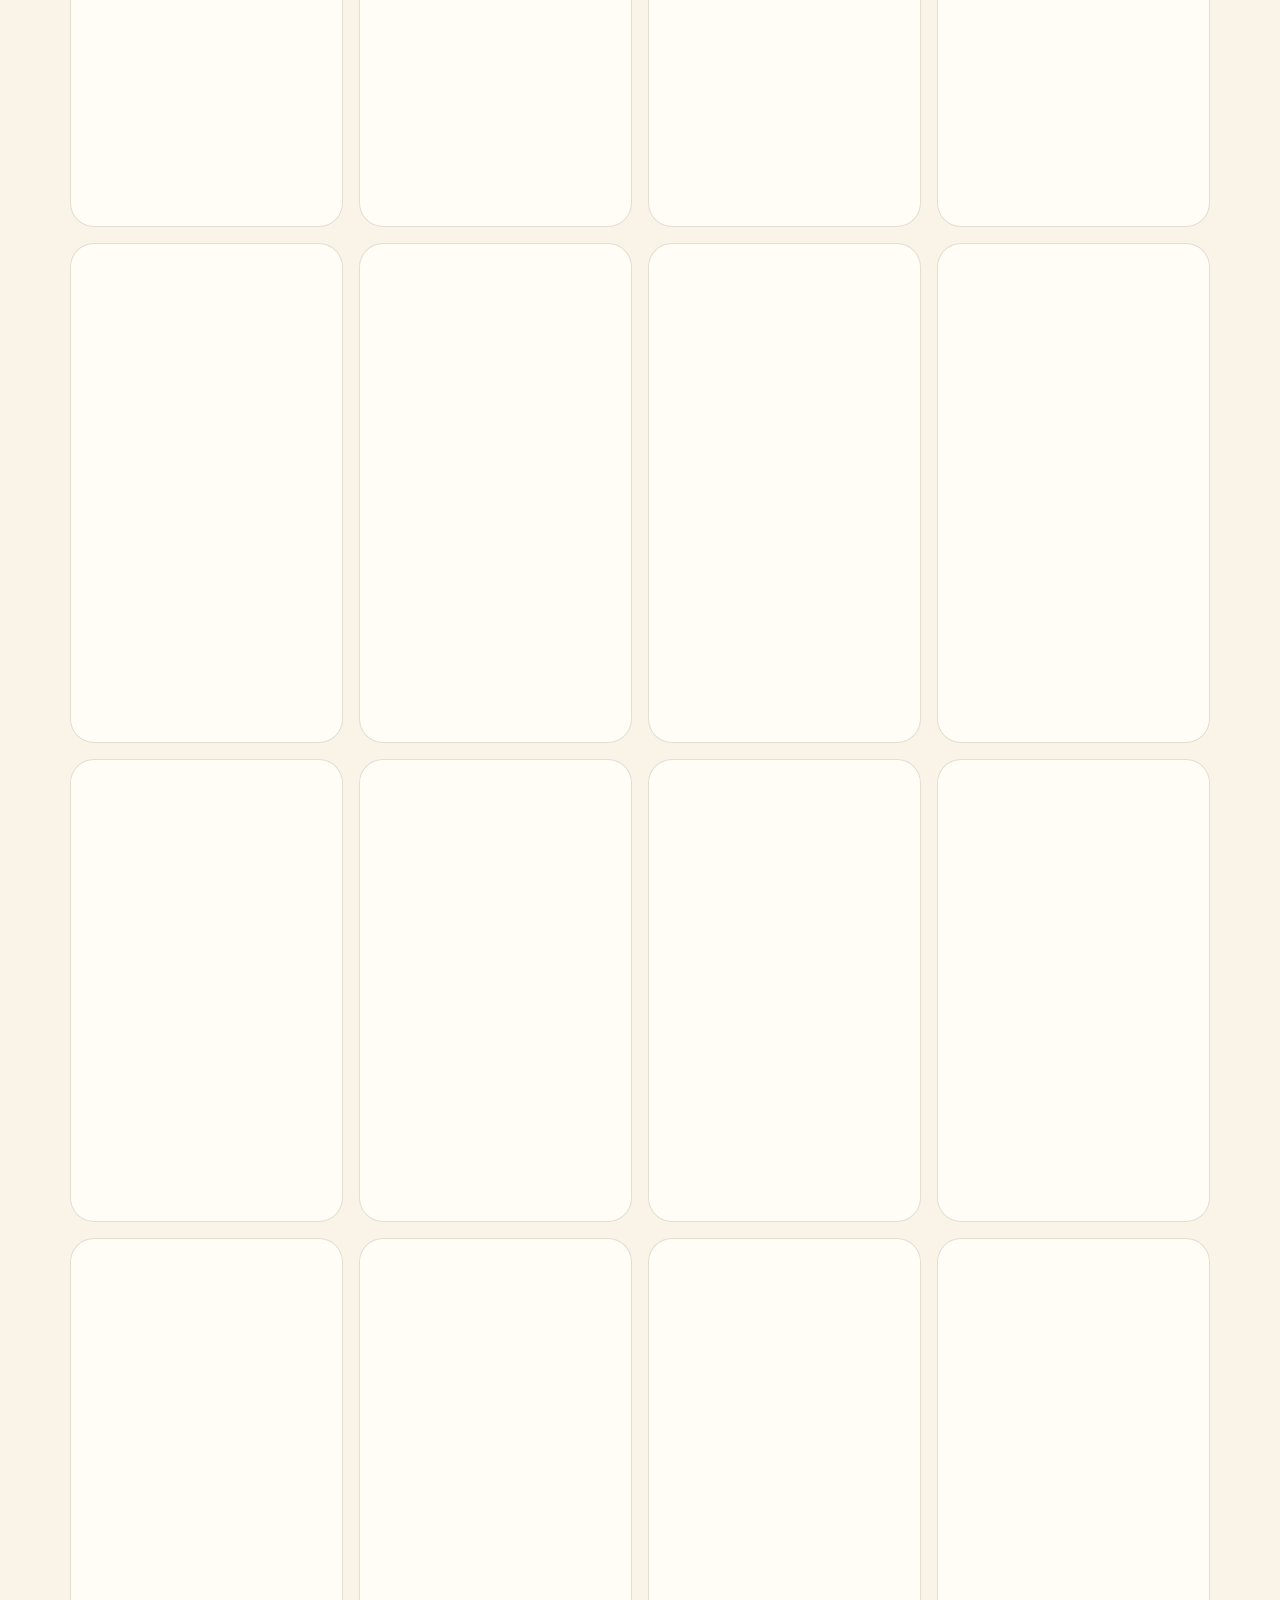
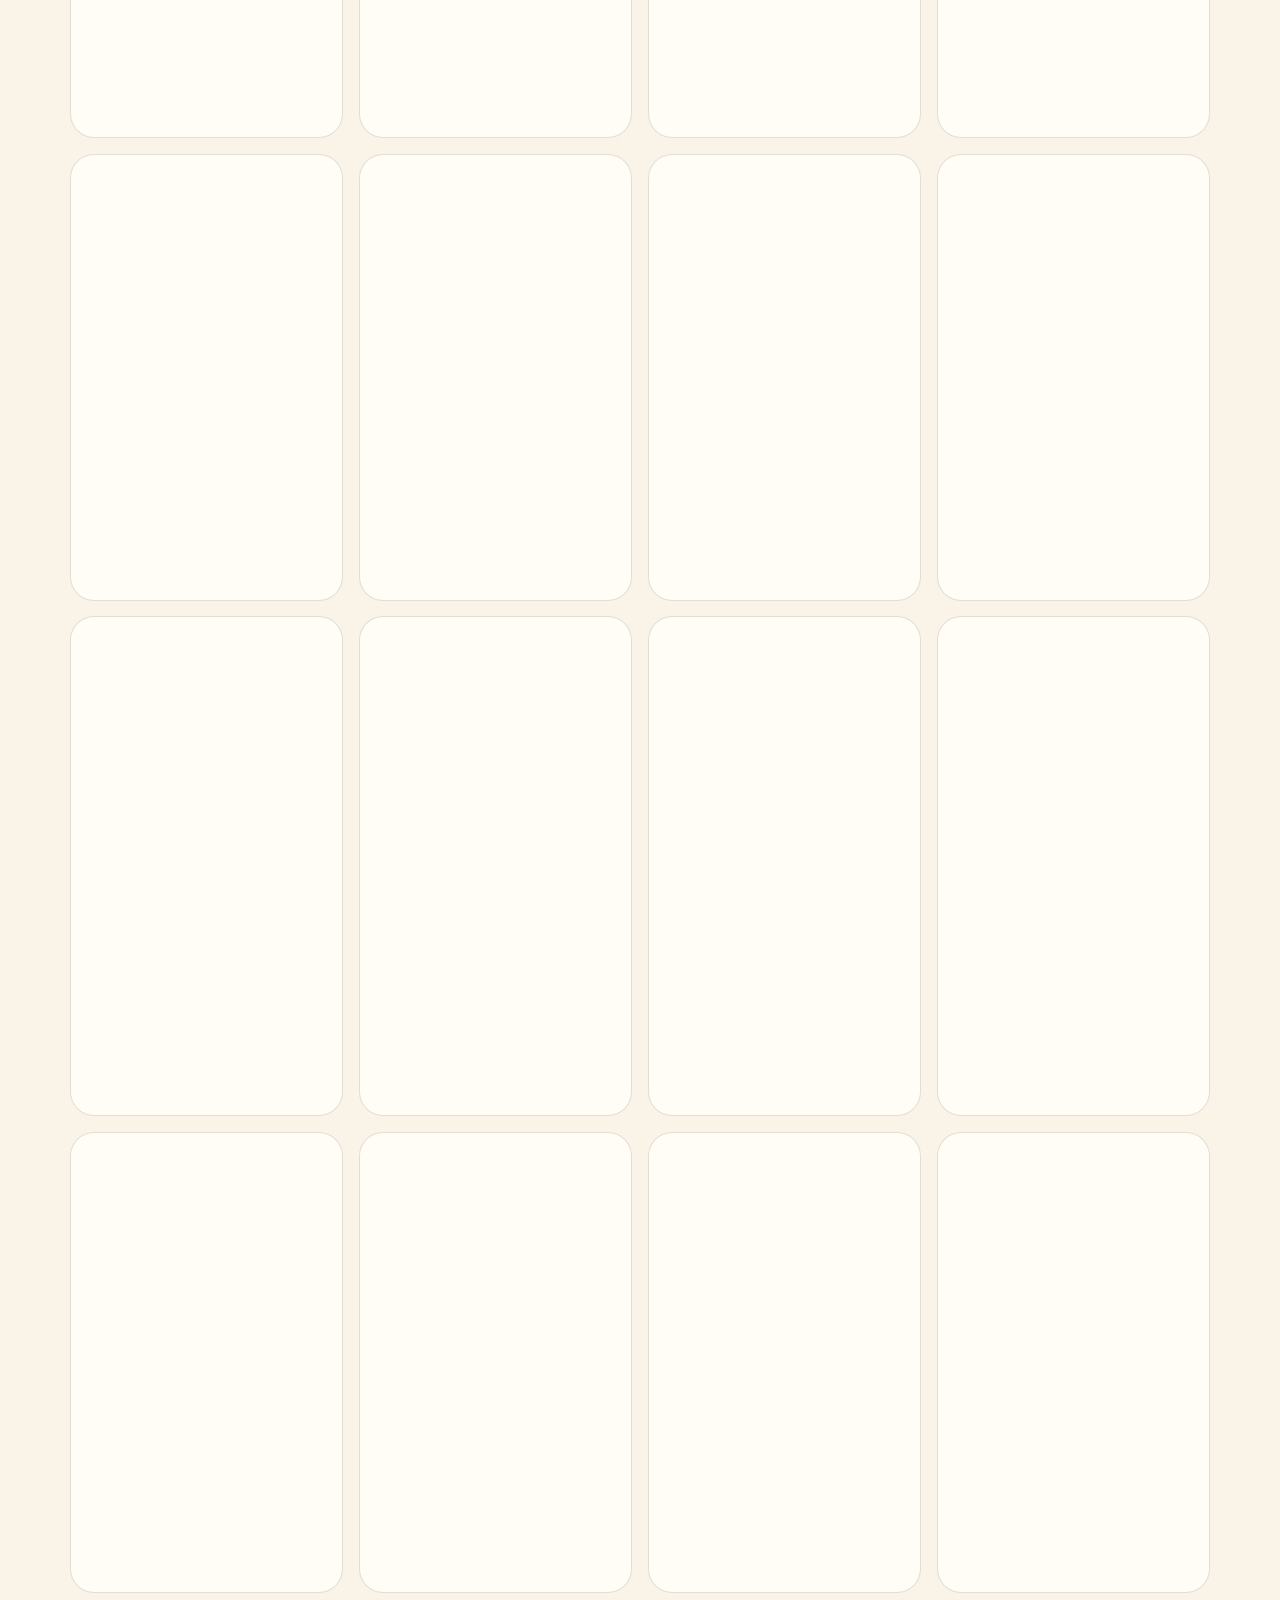
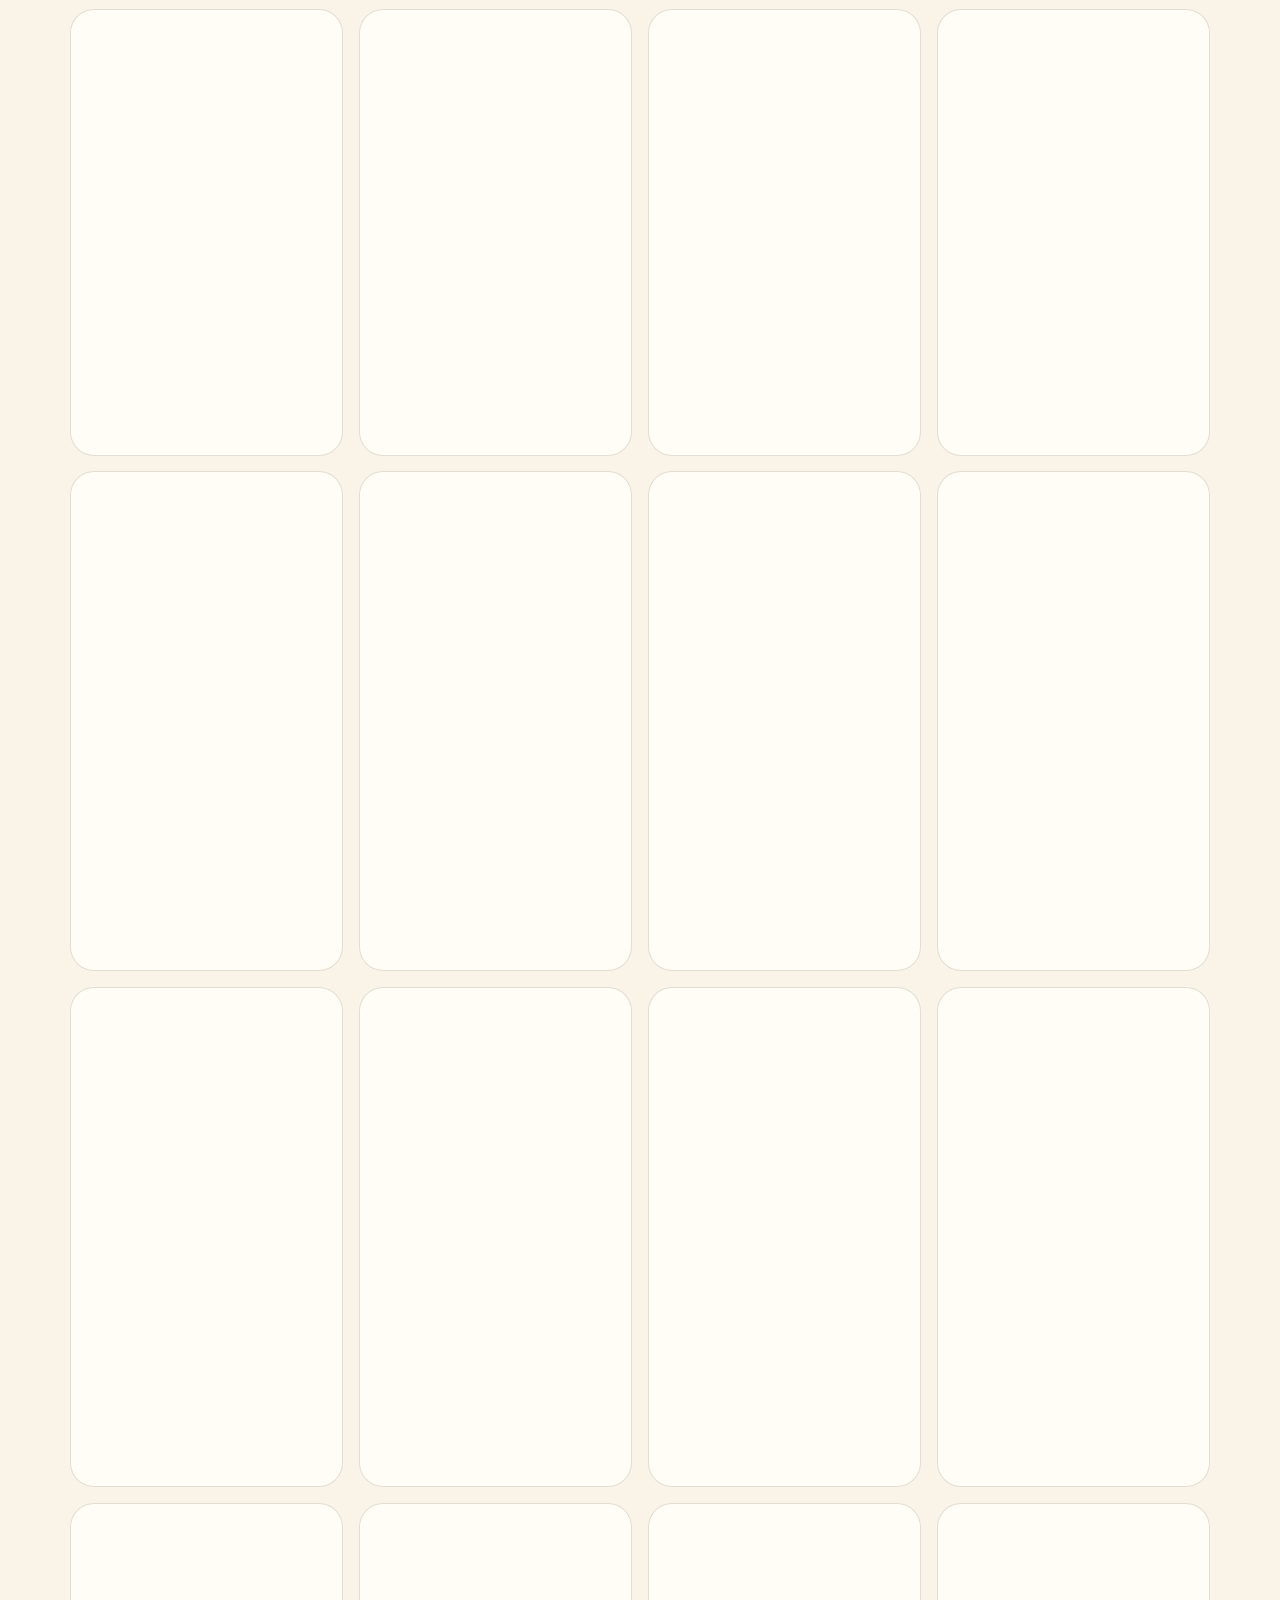
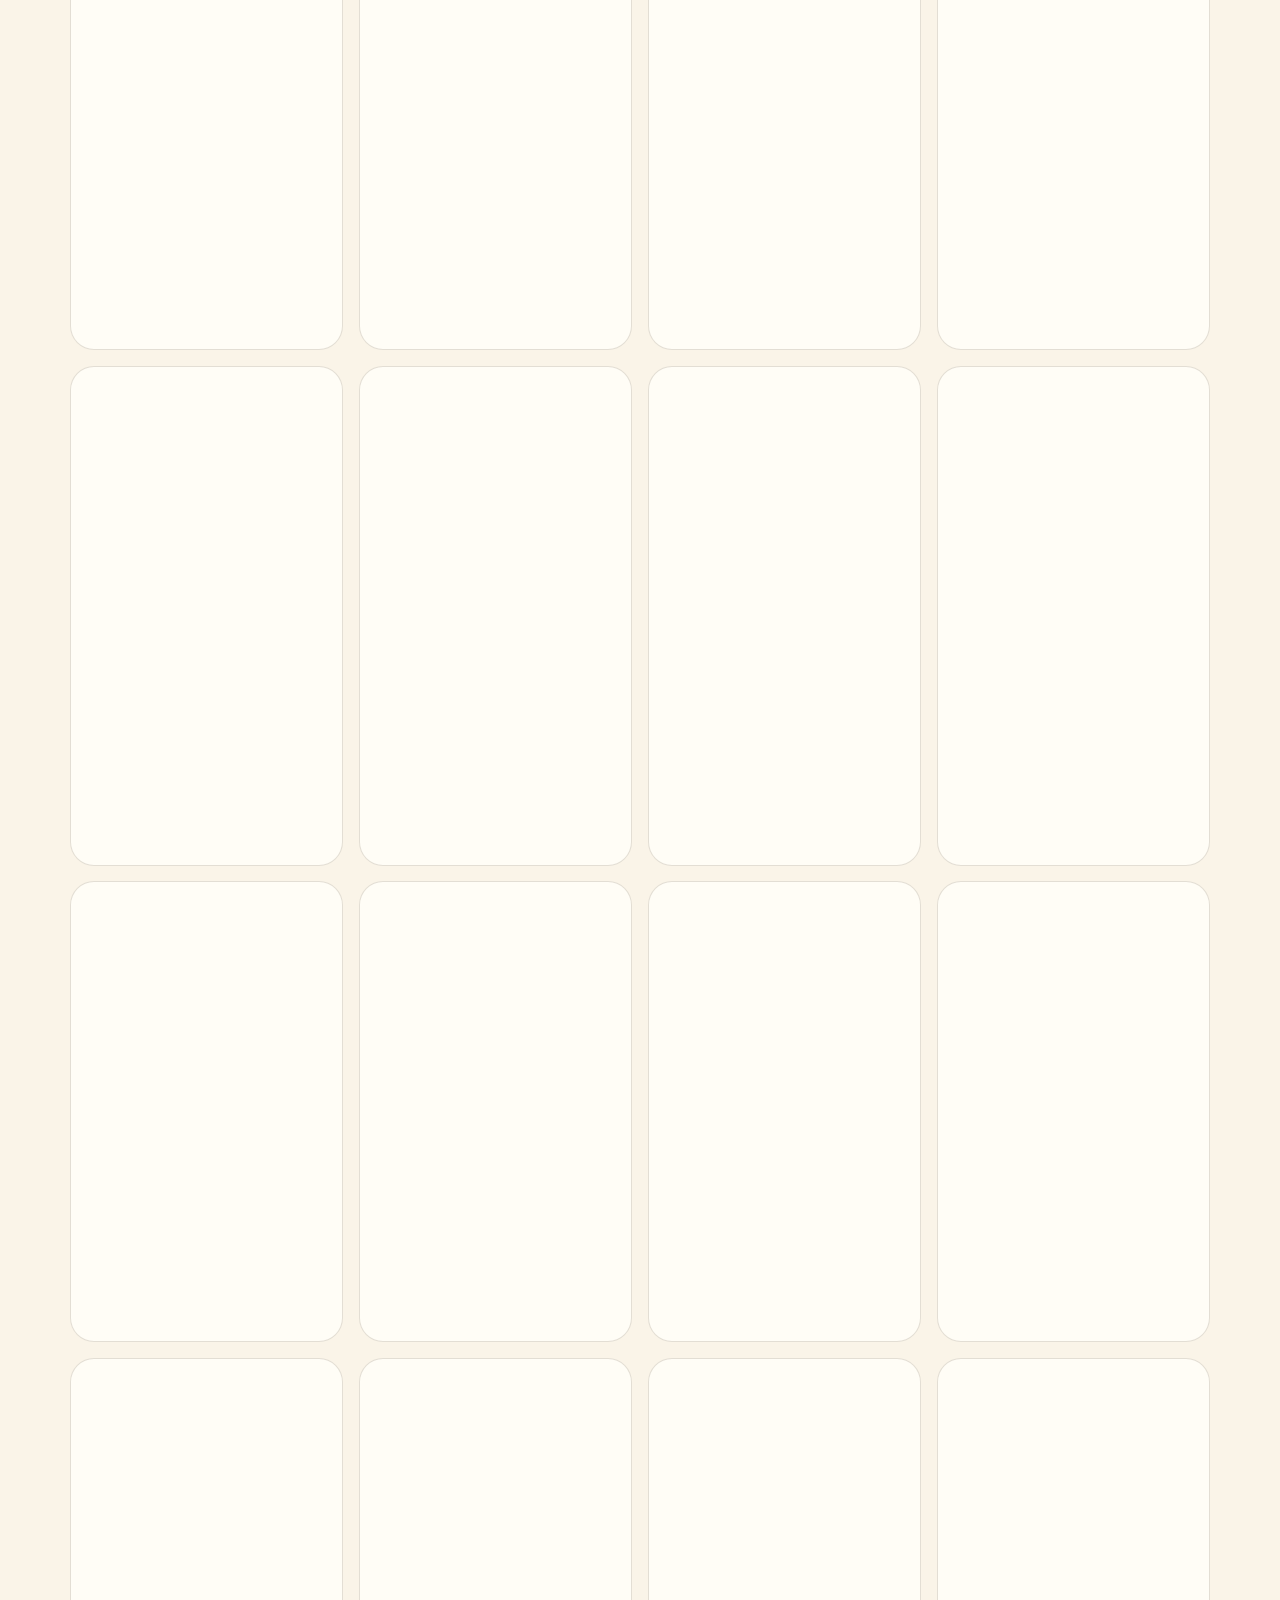
==== commit dbc718ff: "chore(release): v27 footer, cache, versions and CHANGELOG" ====
--- a/index.html
+++ b/index.html
@@ -190,7 +190,7 @@
 </section>
 
 <footer class="footer">
-  <div><b>🧊 HOLODYLNYK v26</b><p>144 рецепти • працює офлайн • <kbd>/</kbd> — пошук • <button class="linkbtn" id="helpBtn">гарячі клавіші</button> • <button class="linkbtn" id="selfTestBtn">перевірка даних</button> • <button class="linkbtn" id="backupBtn">бекап</button> • <label class="linkbtn" for="restoreInput" style="cursor:pointer">відновити</label><input type="file" id="restoreInput" accept="application/json" hidden> • <button class="linkbtn" id="wipeBtn">стерти все</button>.</p></div>
+  <div><b>🧊 HOLODYLNYK v27</b><p>144 рецепти • працює офлайн • <kbd>/</kbd> — пошук • <button class="linkbtn" id="helpBtn">гарячі клавіші</button> • <button class="linkbtn" id="selfTestBtn">перевірка даних</button> • <button class="linkbtn" id="backupBtn">бекап</button> • <label class="linkbtn" for="restoreInput" style="cursor:pointer">відновити</label><input type="file" id="restoreInput" accept="application/json" hidden> • <button class="linkbtn" id="wipeBtn">стерти все</button>.</p></div>
   <div class="foot-links"><span>борщ • сирники • деруни • вареники • шакшука • рамен • медовик</span></div>
 </footer>
 </main>
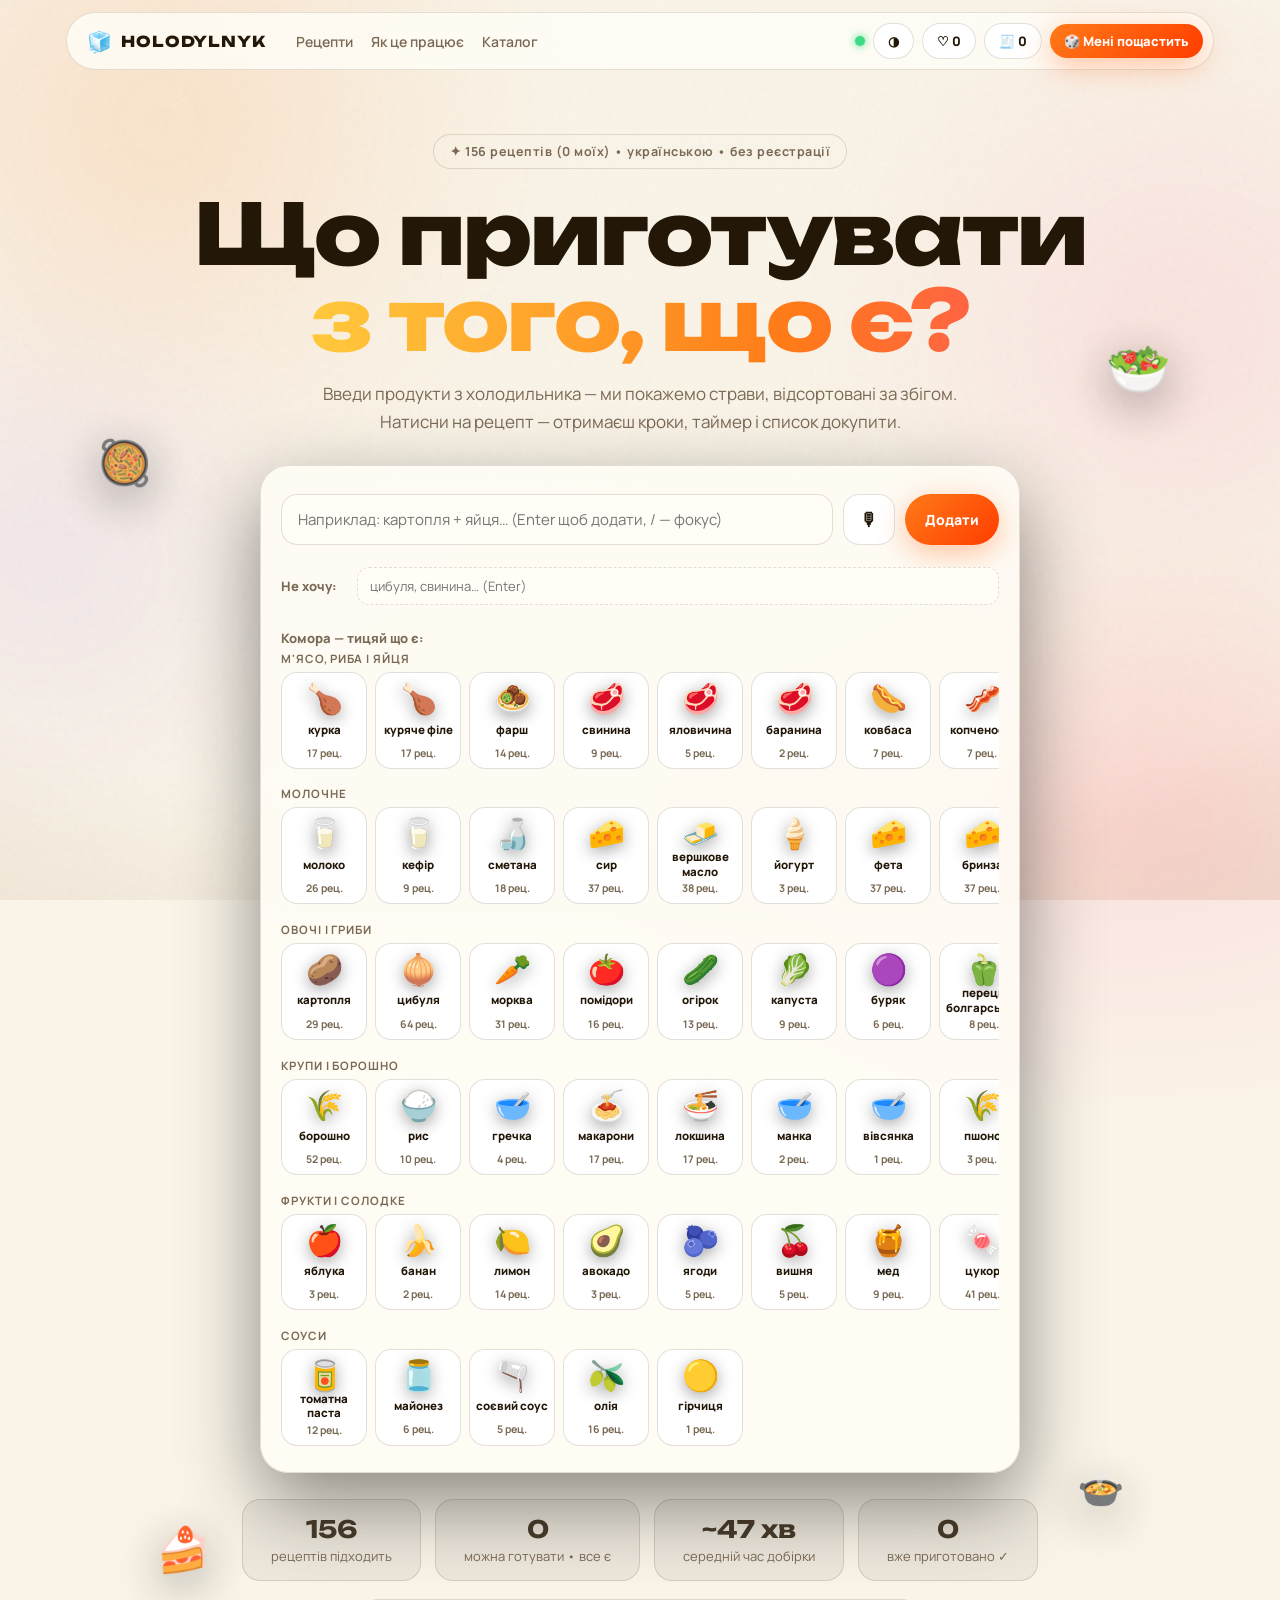
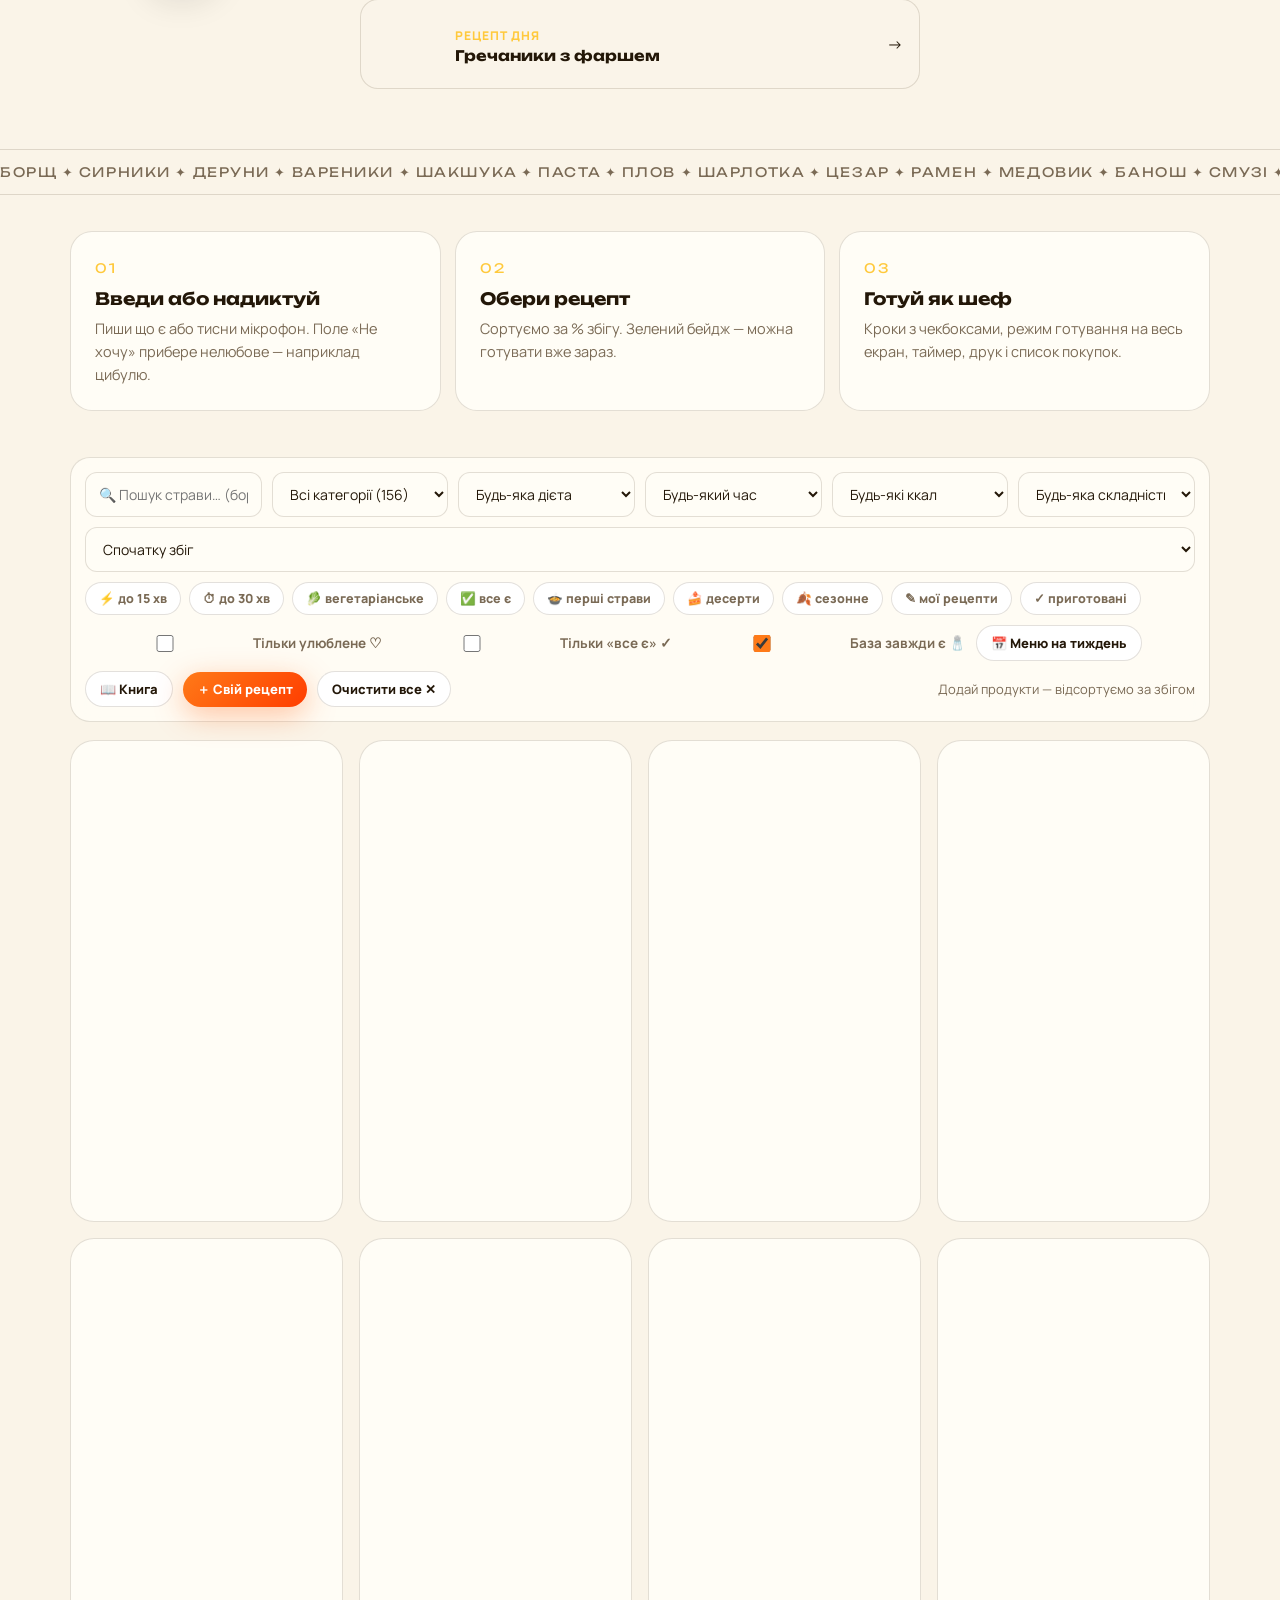
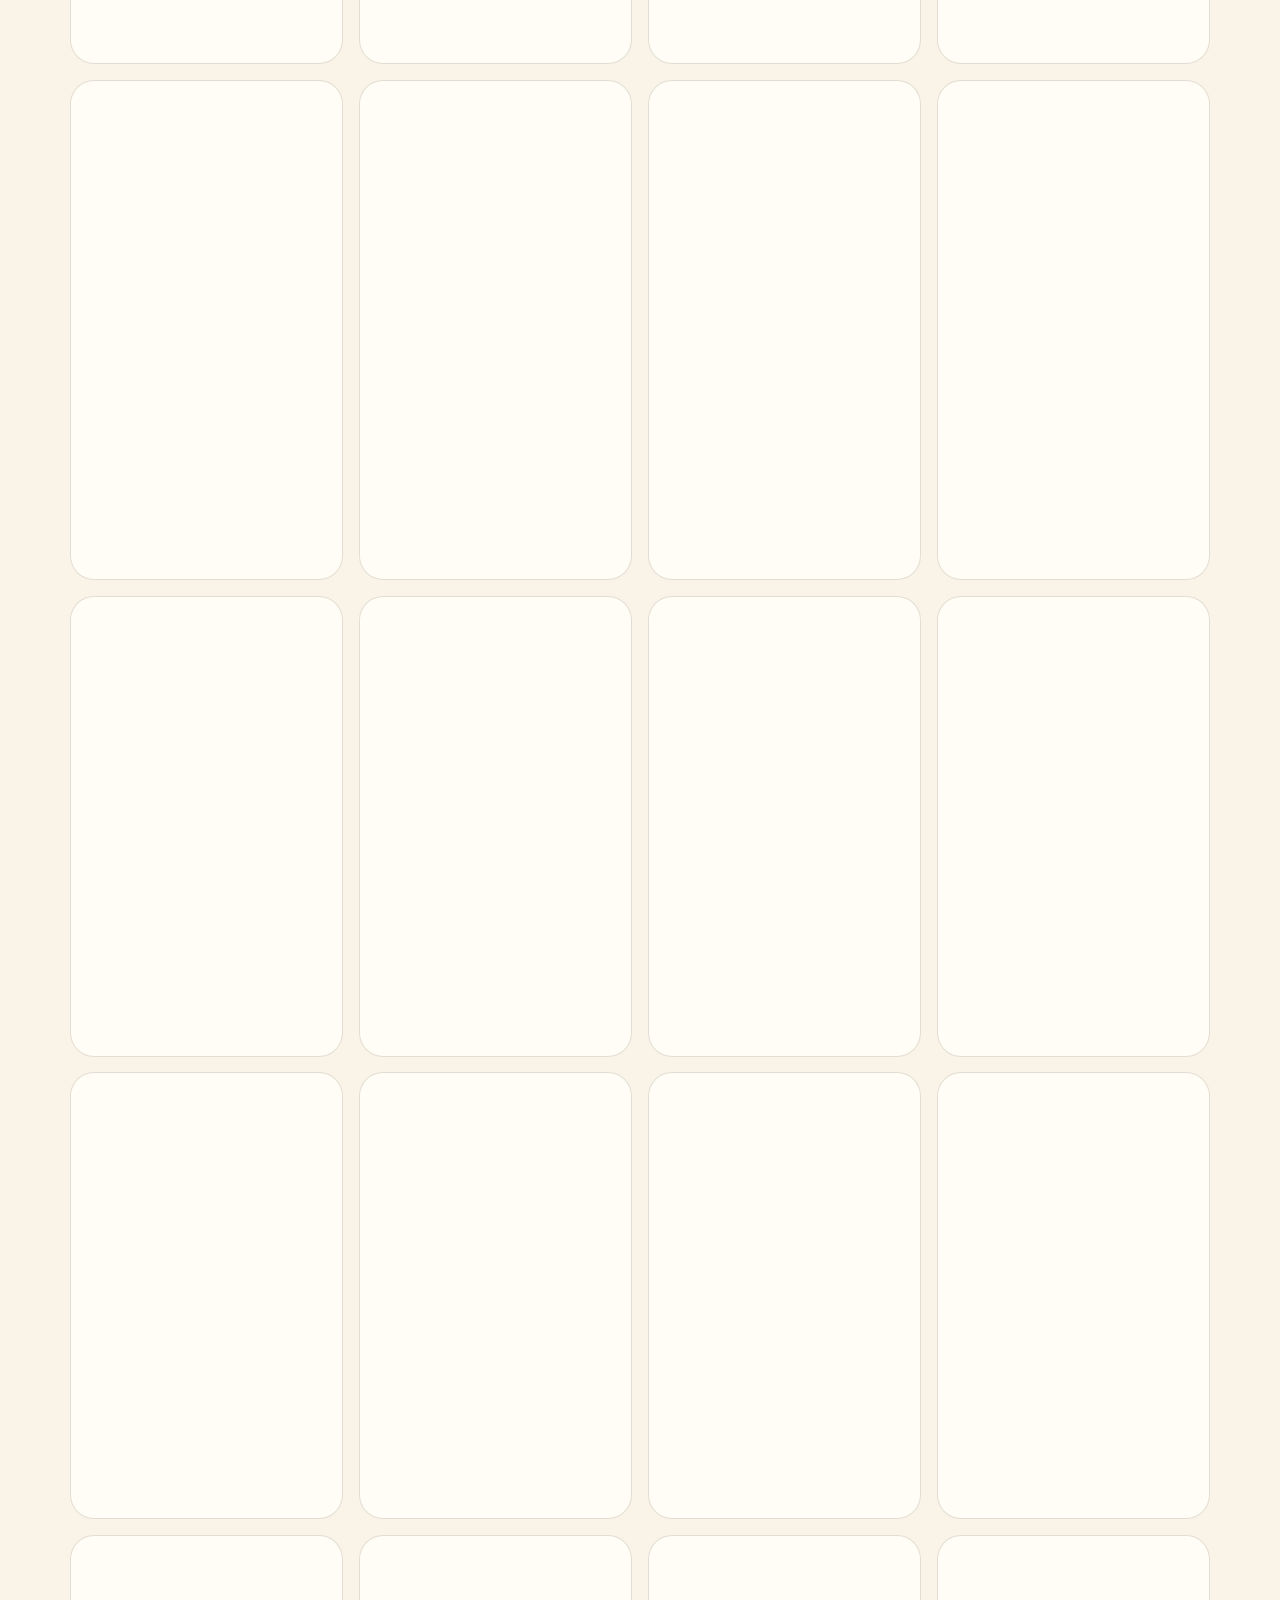
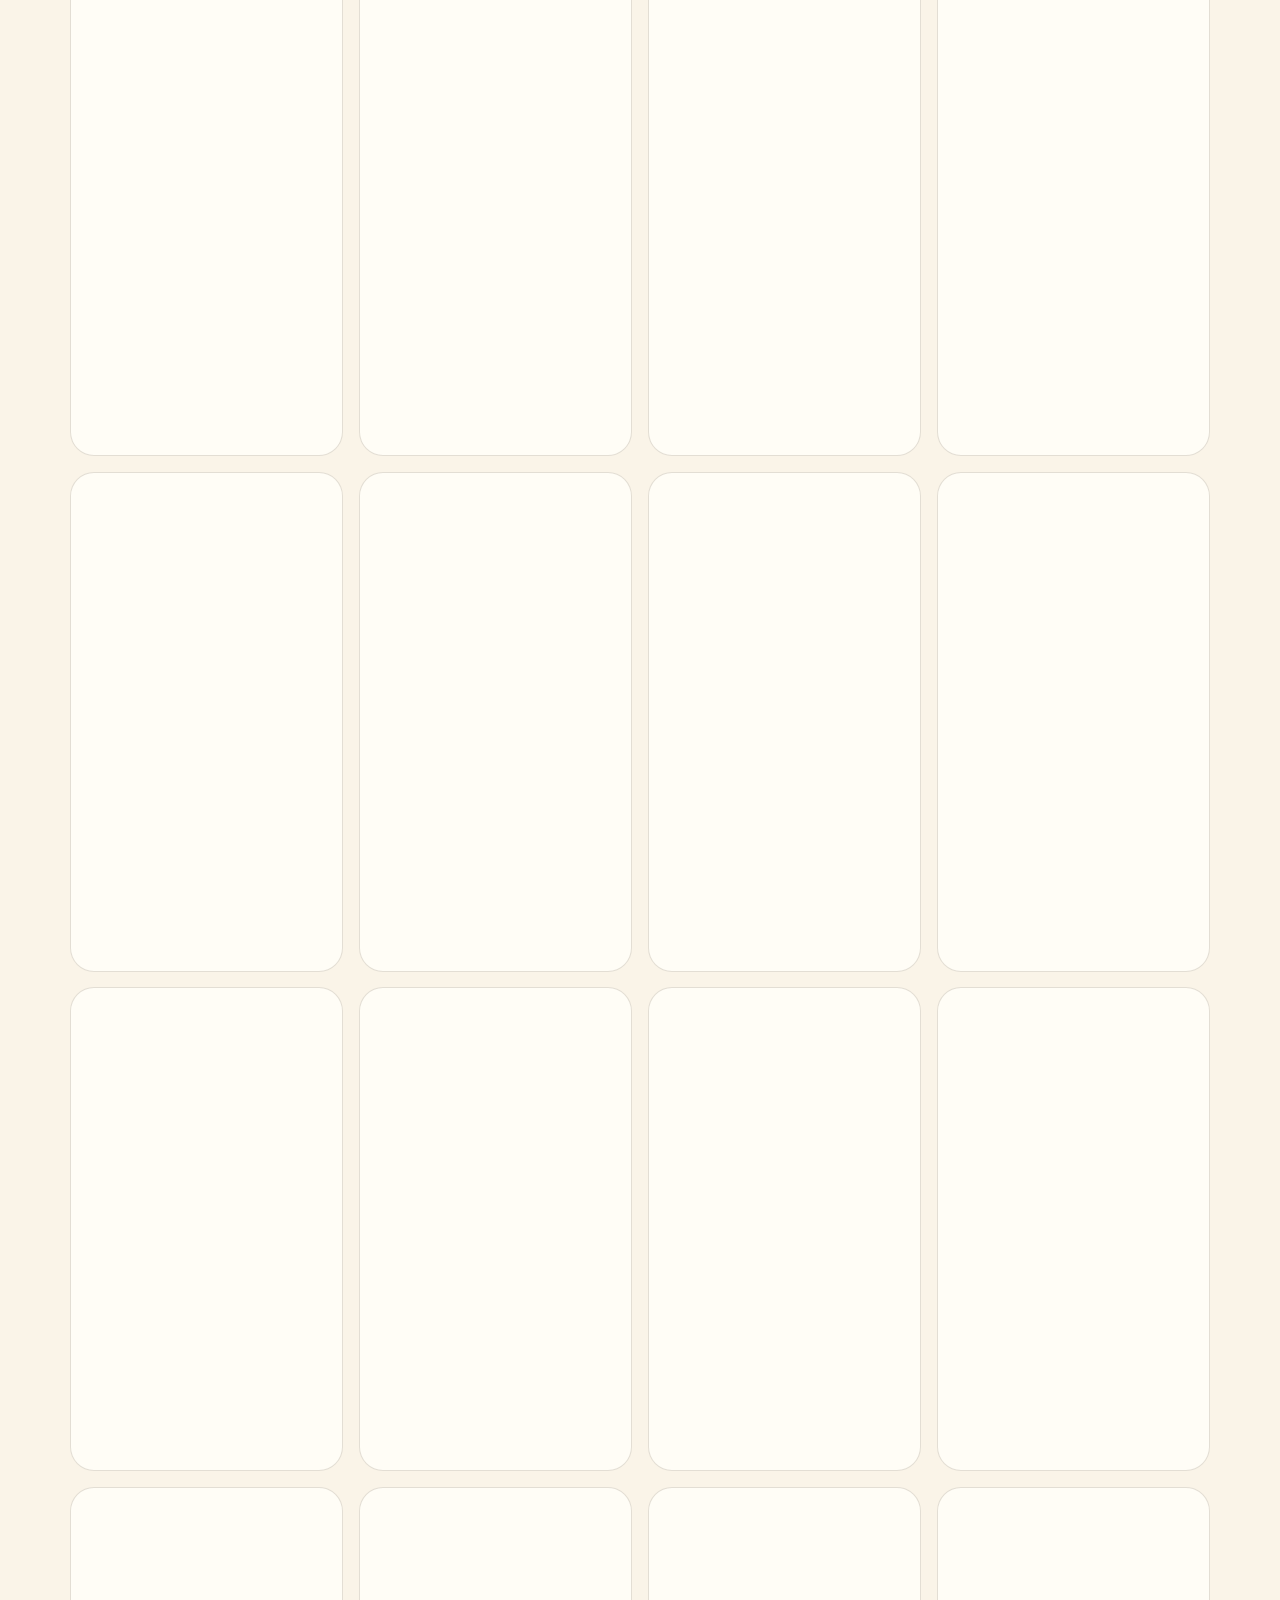
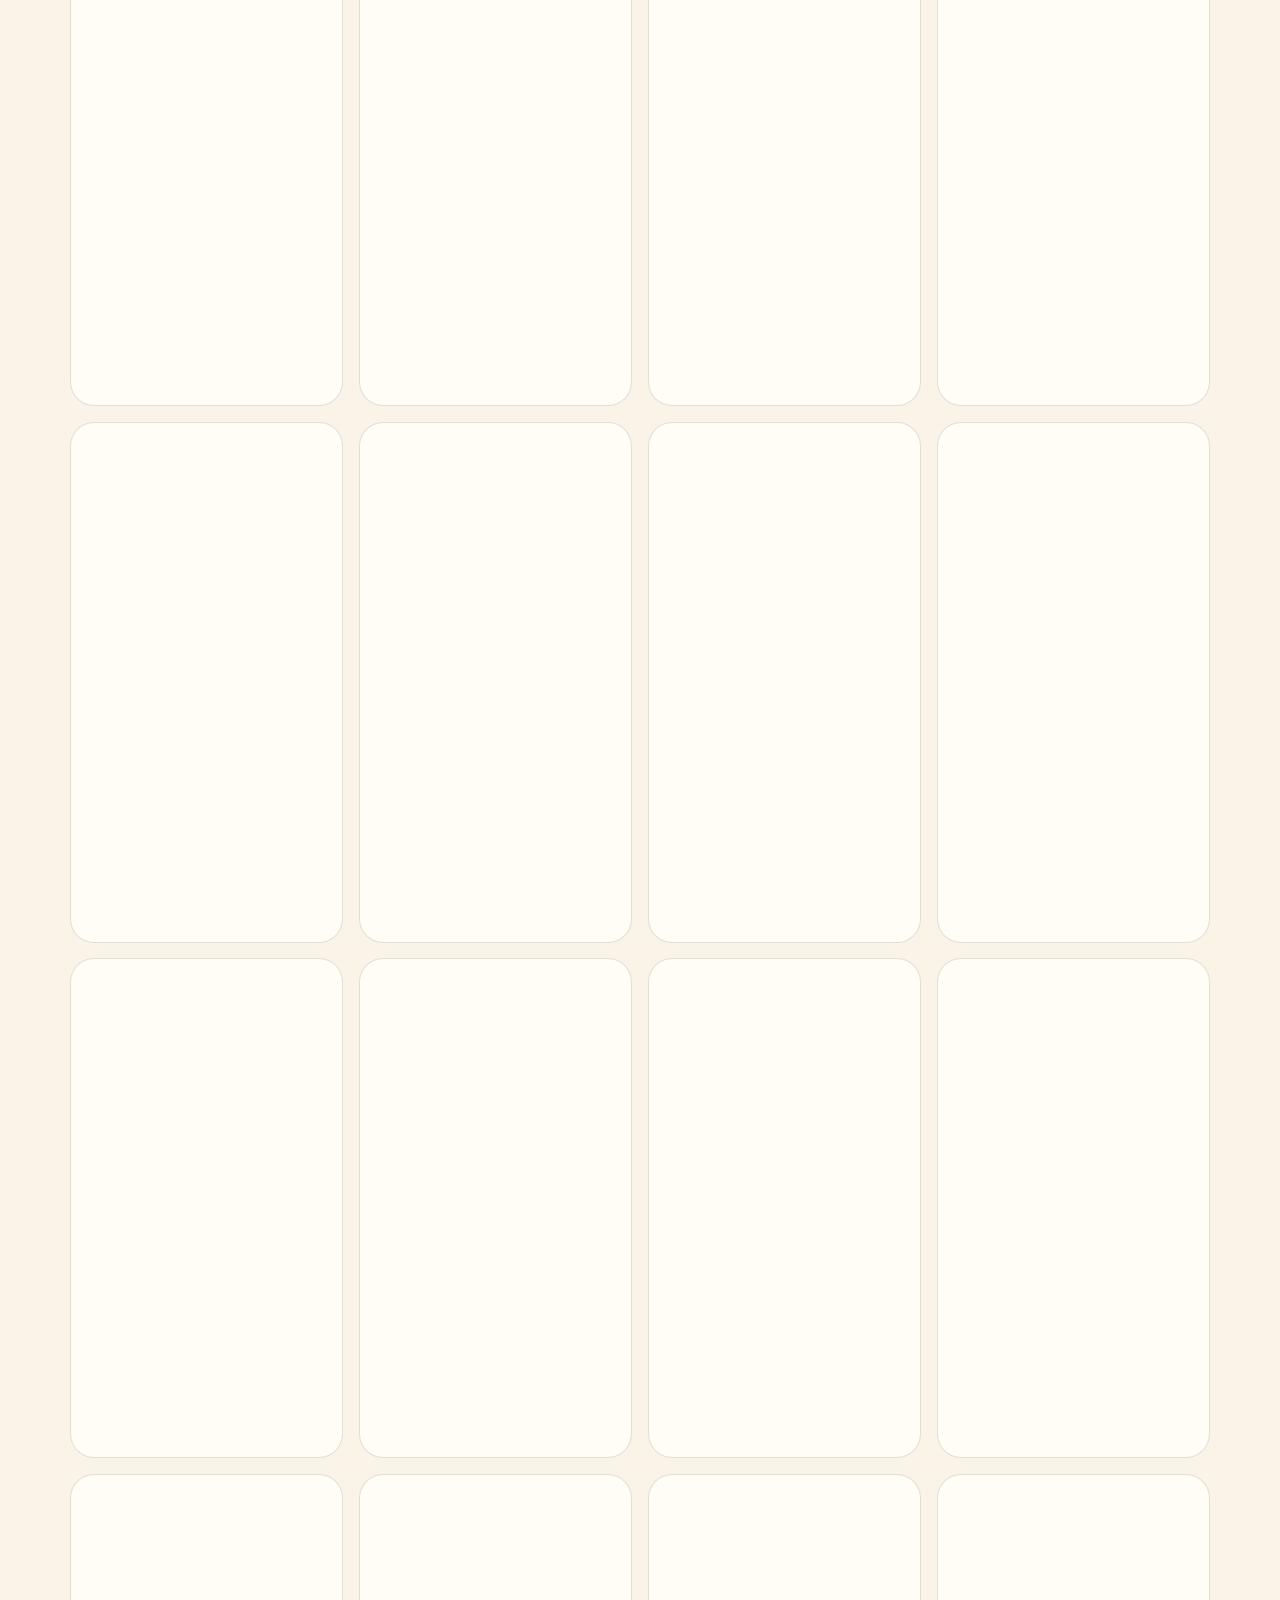
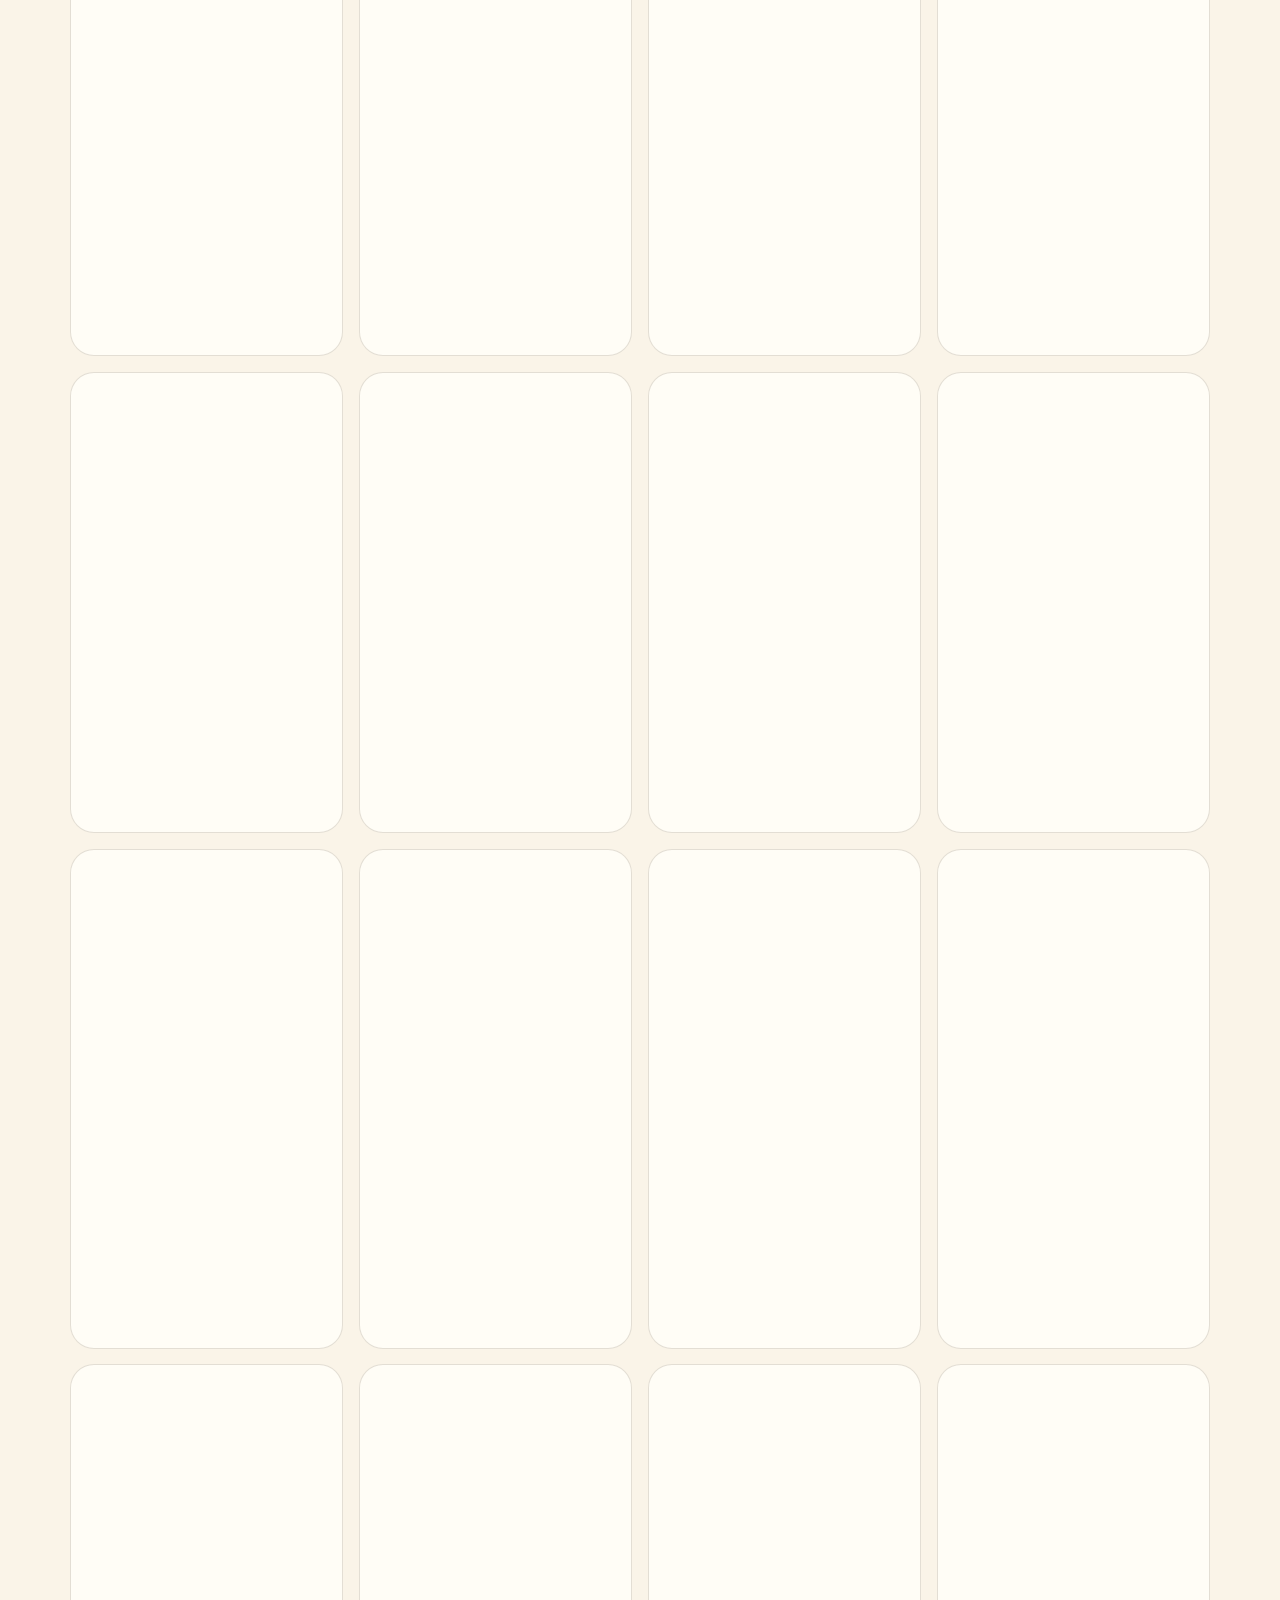
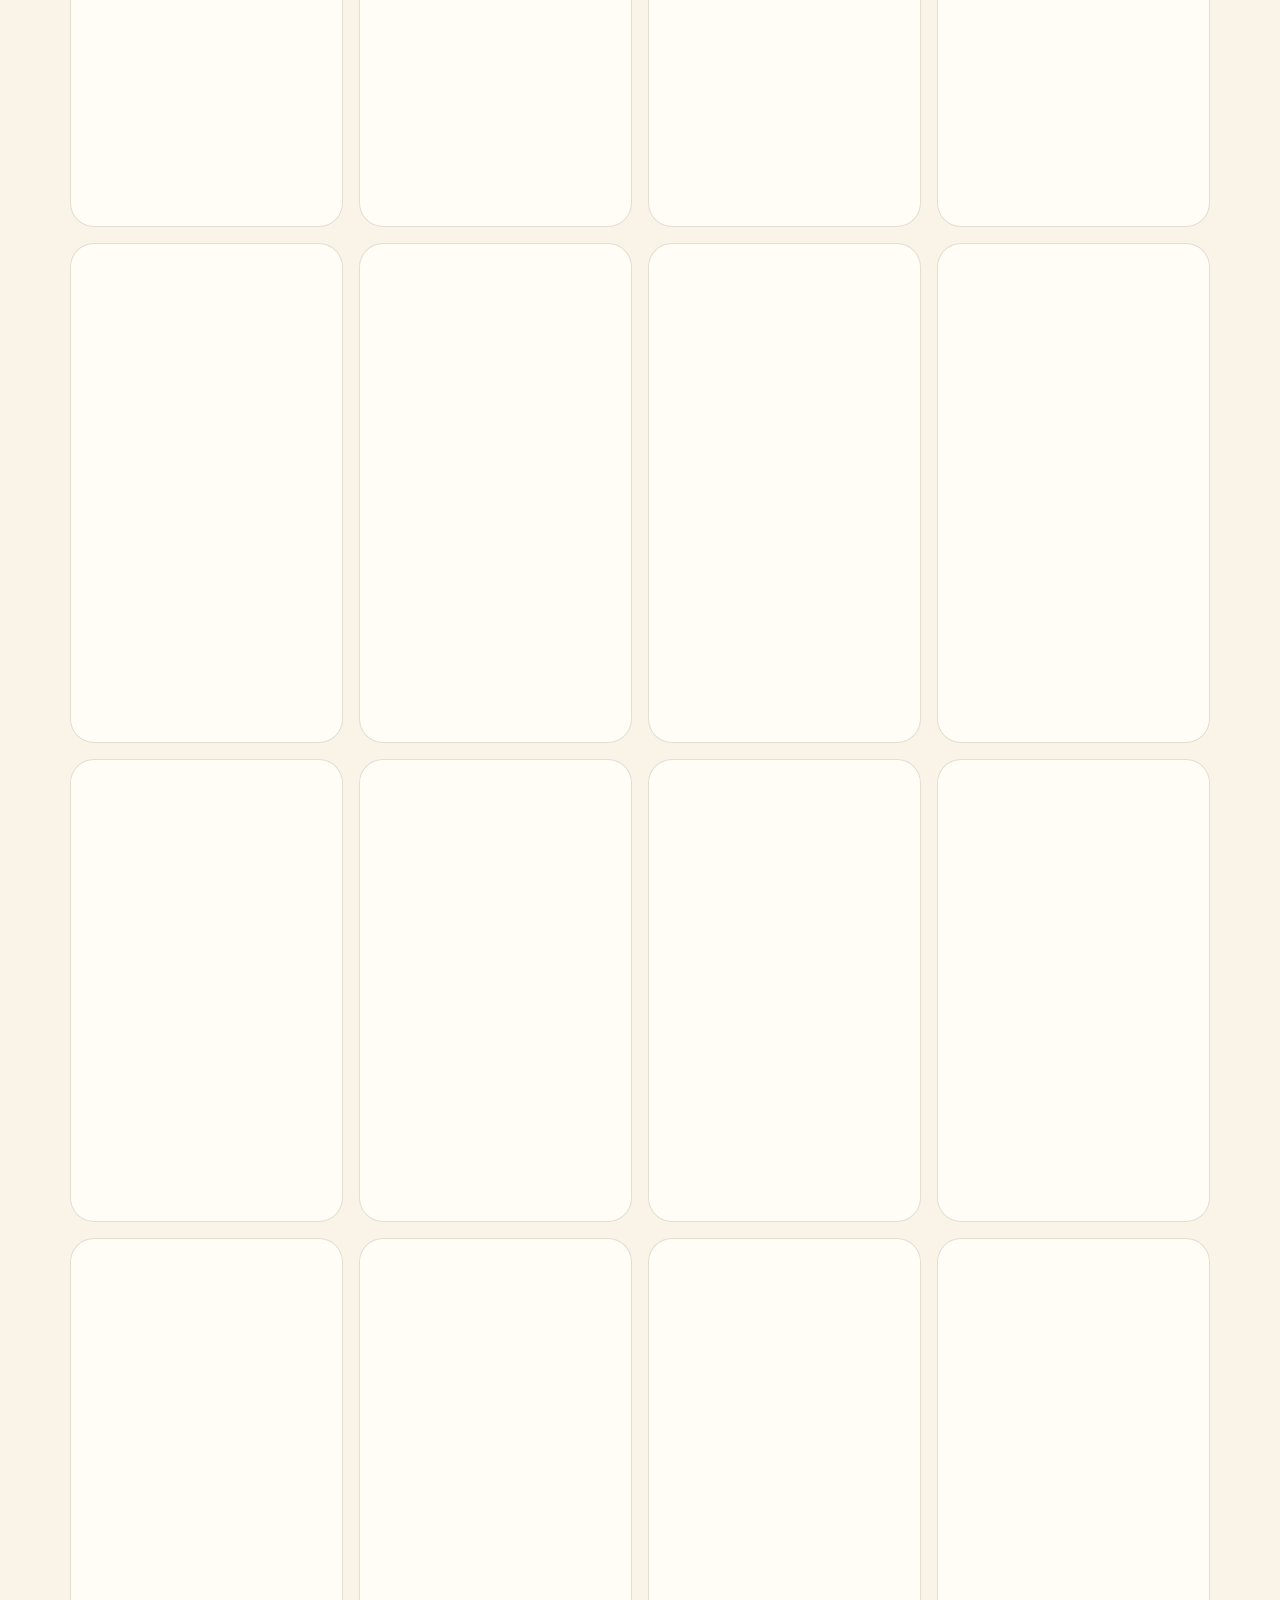
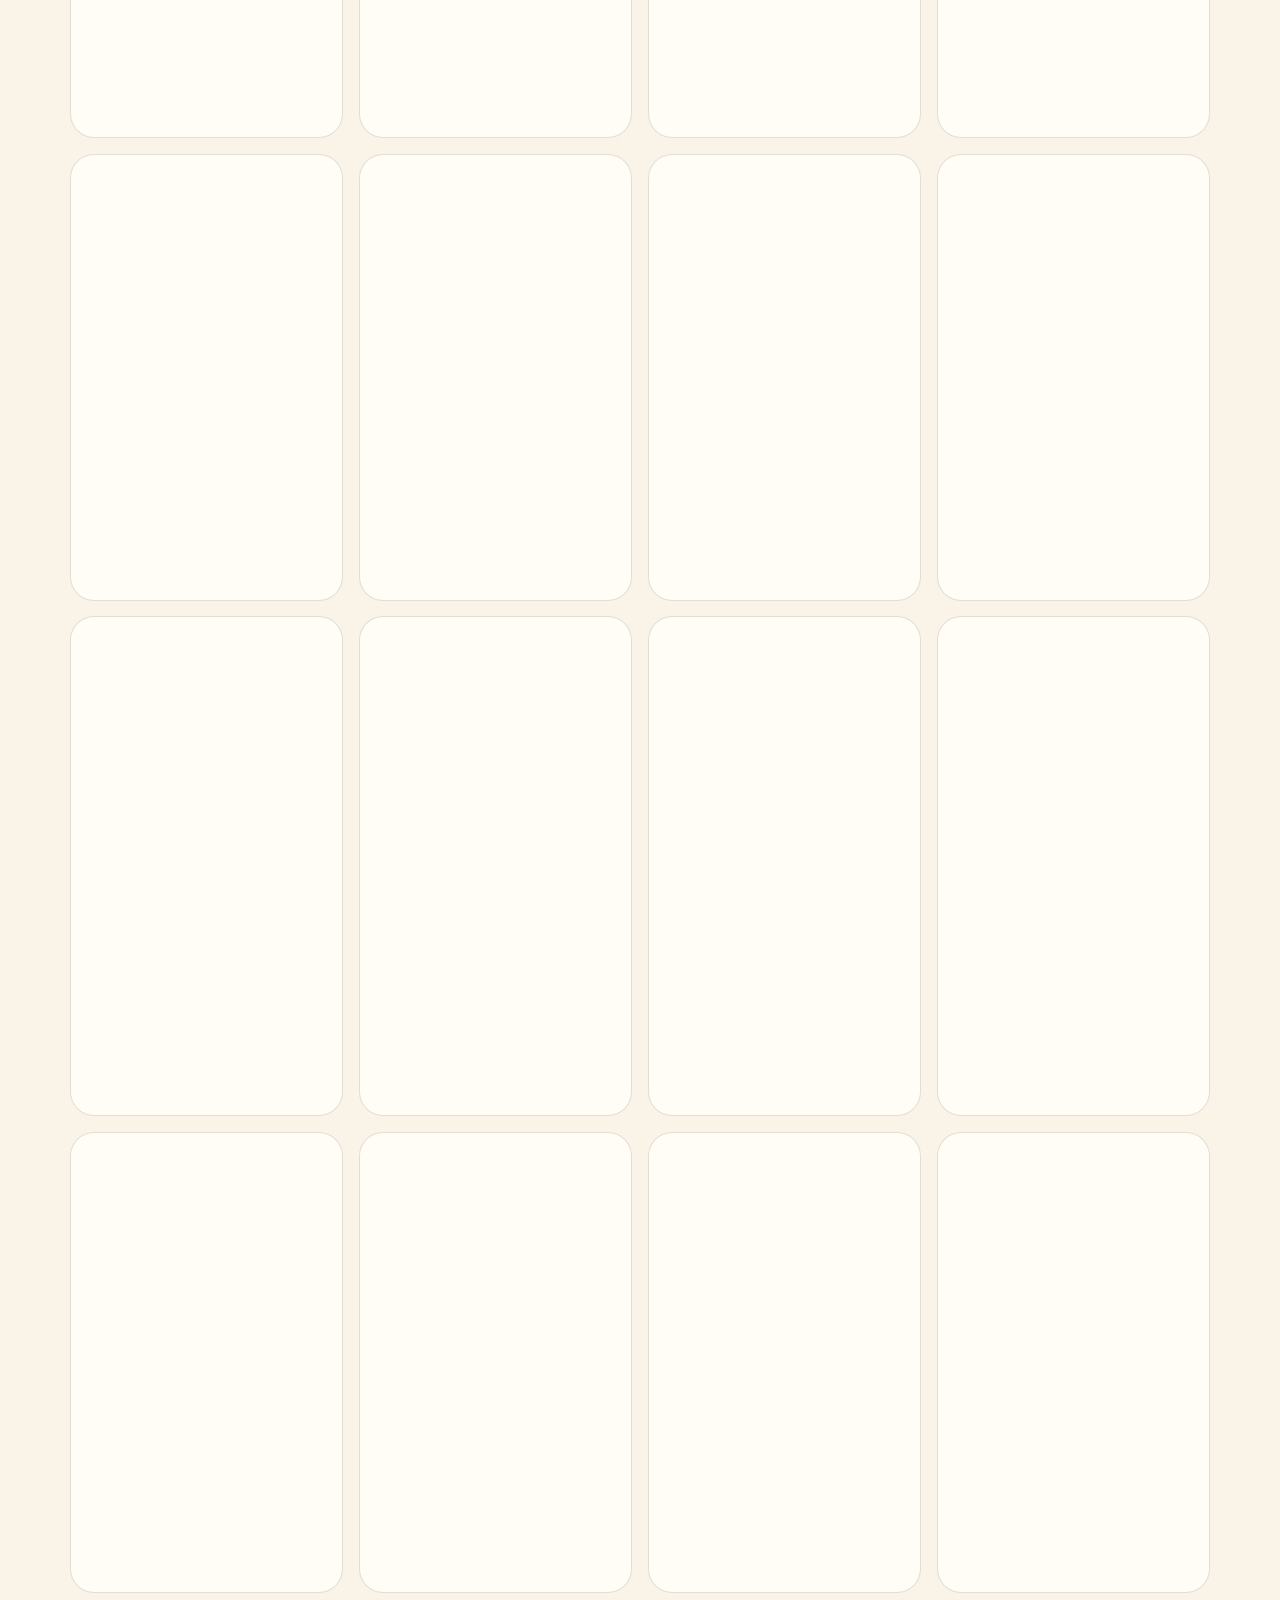
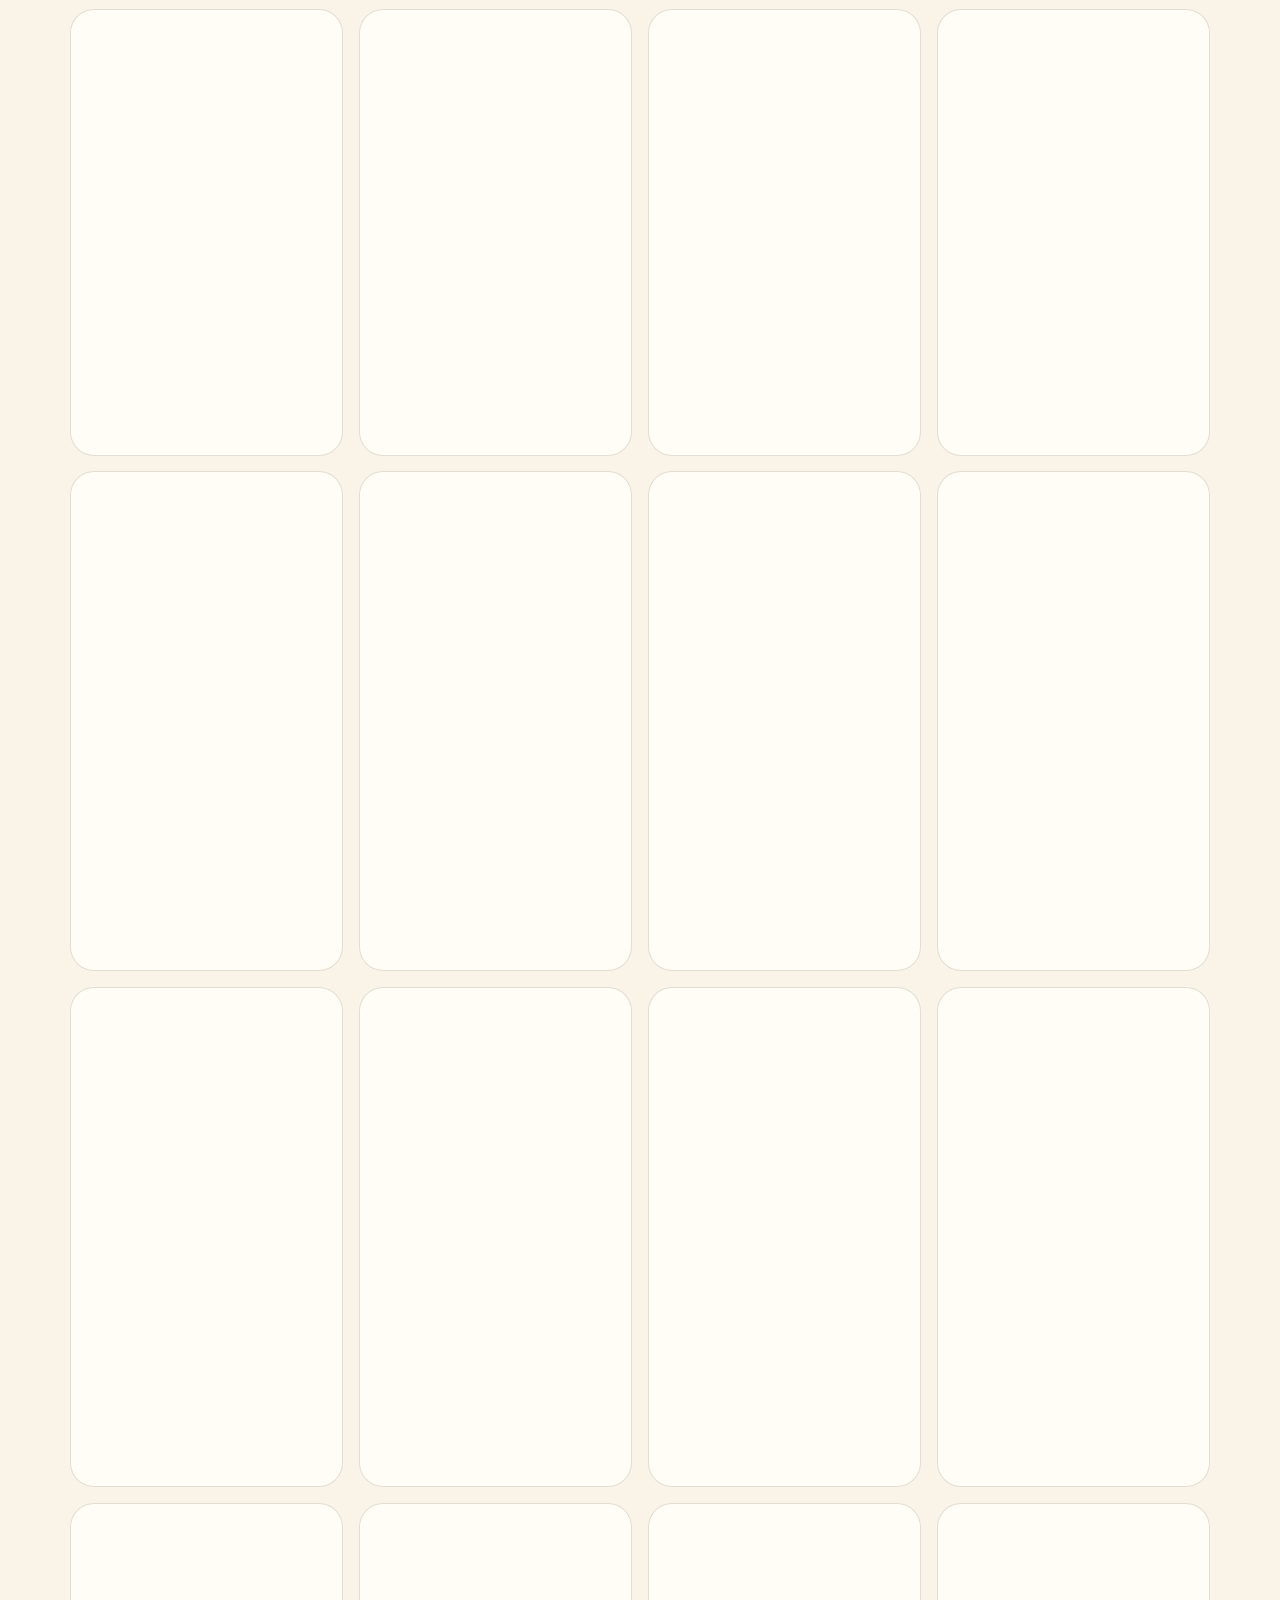
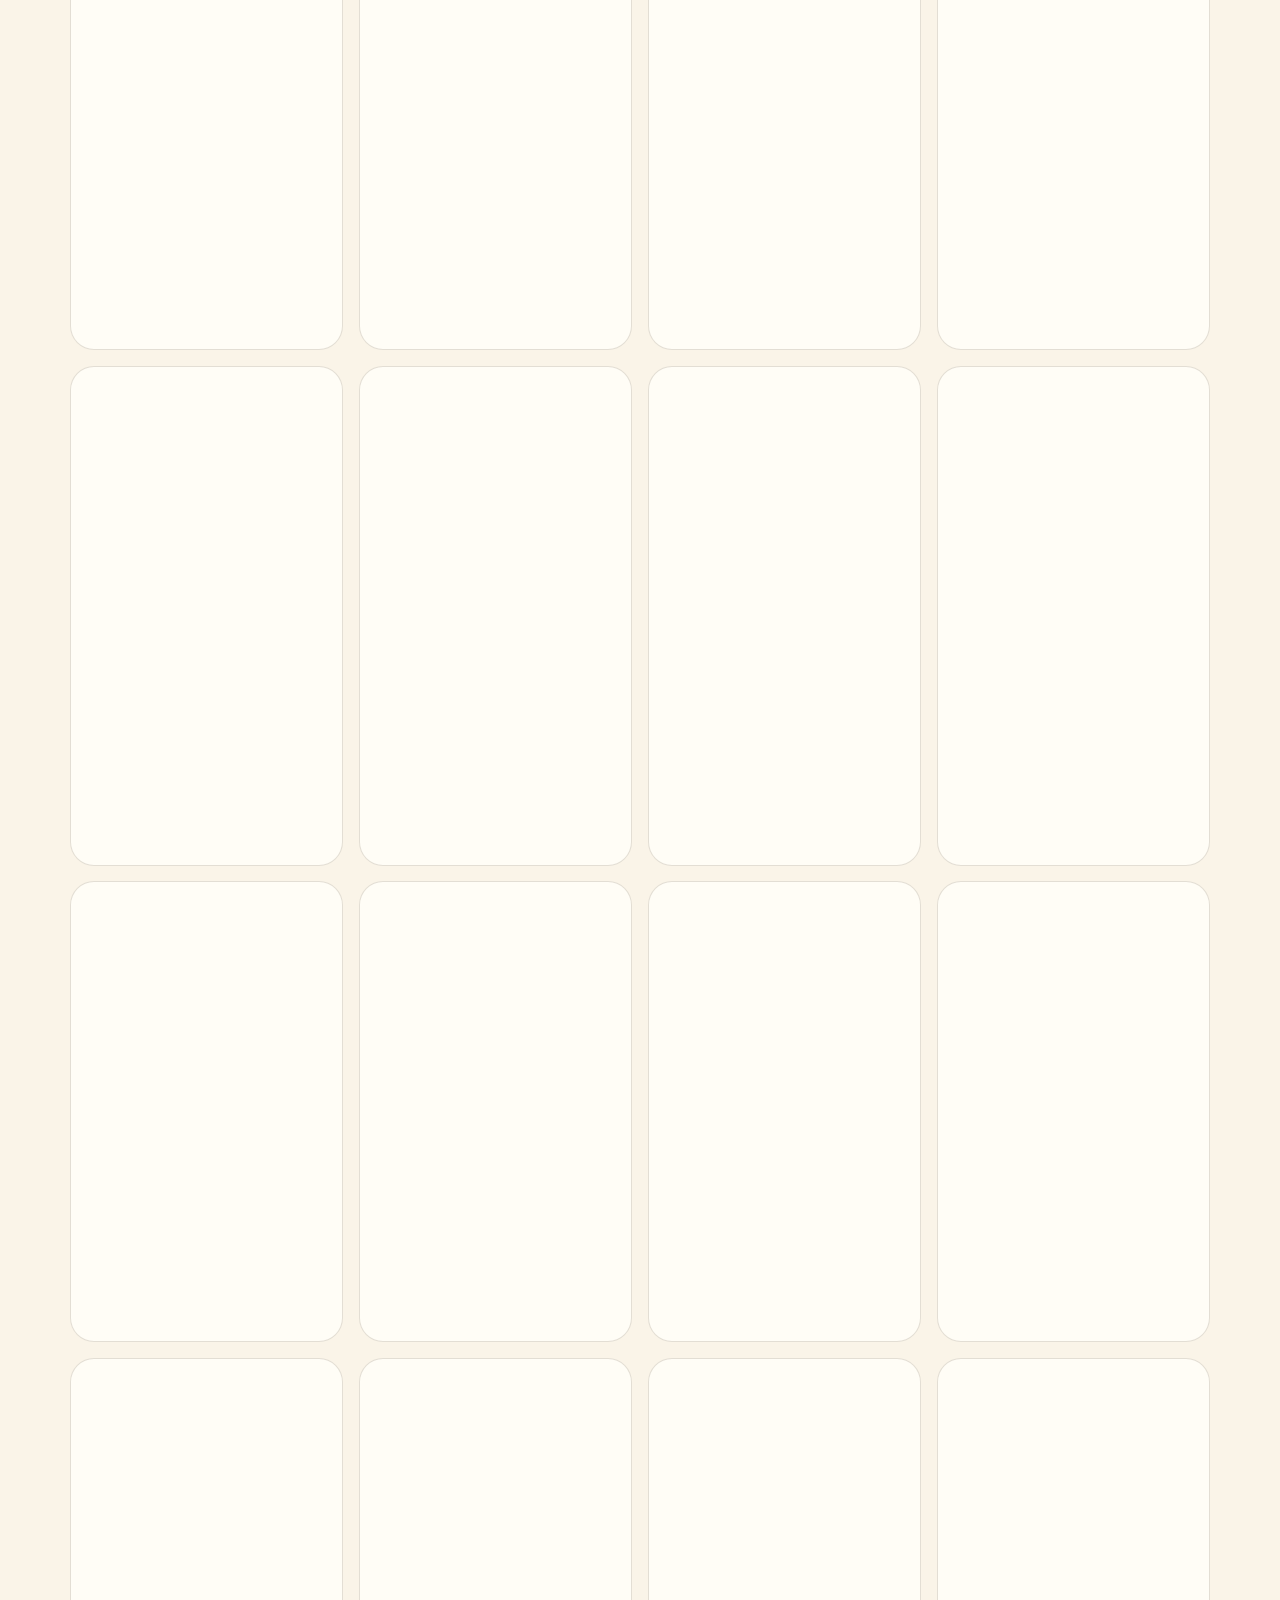
==== commit 29d20760: "chore(release): v28 footer, cache, versions and CHANGELOG" ====
--- a/index.html
+++ b/index.html
@@ -190,7 +190,7 @@
 </section>
 
 <footer class="footer">
-  <div><b>🧊 HOLODYLNYK v27</b><p>144 рецепти • працює офлайн • <kbd>/</kbd> — пошук • <button class="linkbtn" id="helpBtn">гарячі клавіші</button> • <button class="linkbtn" id="selfTestBtn">перевірка даних</button> • <button class="linkbtn" id="backupBtn">бекап</button> • <label class="linkbtn" for="restoreInput" style="cursor:pointer">відновити</label><input type="file" id="restoreInput" accept="application/json" hidden> • <button class="linkbtn" id="wipeBtn">стерти все</button>.</p></div>
+  <div><b>🧊 HOLODYLNYK v28</b><p>156 рецептів • працює офлайн • <kbd>/</kbd> — пошук • <button class="linkbtn" id="helpBtn">гарячі клавіші</button> • <button class="linkbtn" id="selfTestBtn">перевірка даних</button> • <button class="linkbtn" id="backupBtn">бекап</button> • <label class="linkbtn" for="restoreInput" style="cursor:pointer">відновити</label><input type="file" id="restoreInput" accept="application/json" hidden> • <button class="linkbtn" id="wipeBtn">стерти все</button>.</p></div>
   <div class="foot-links"><span>борщ • сирники • деруни • вареники • шакшука • рамен • медовик</span></div>
 </footer>
 </main>
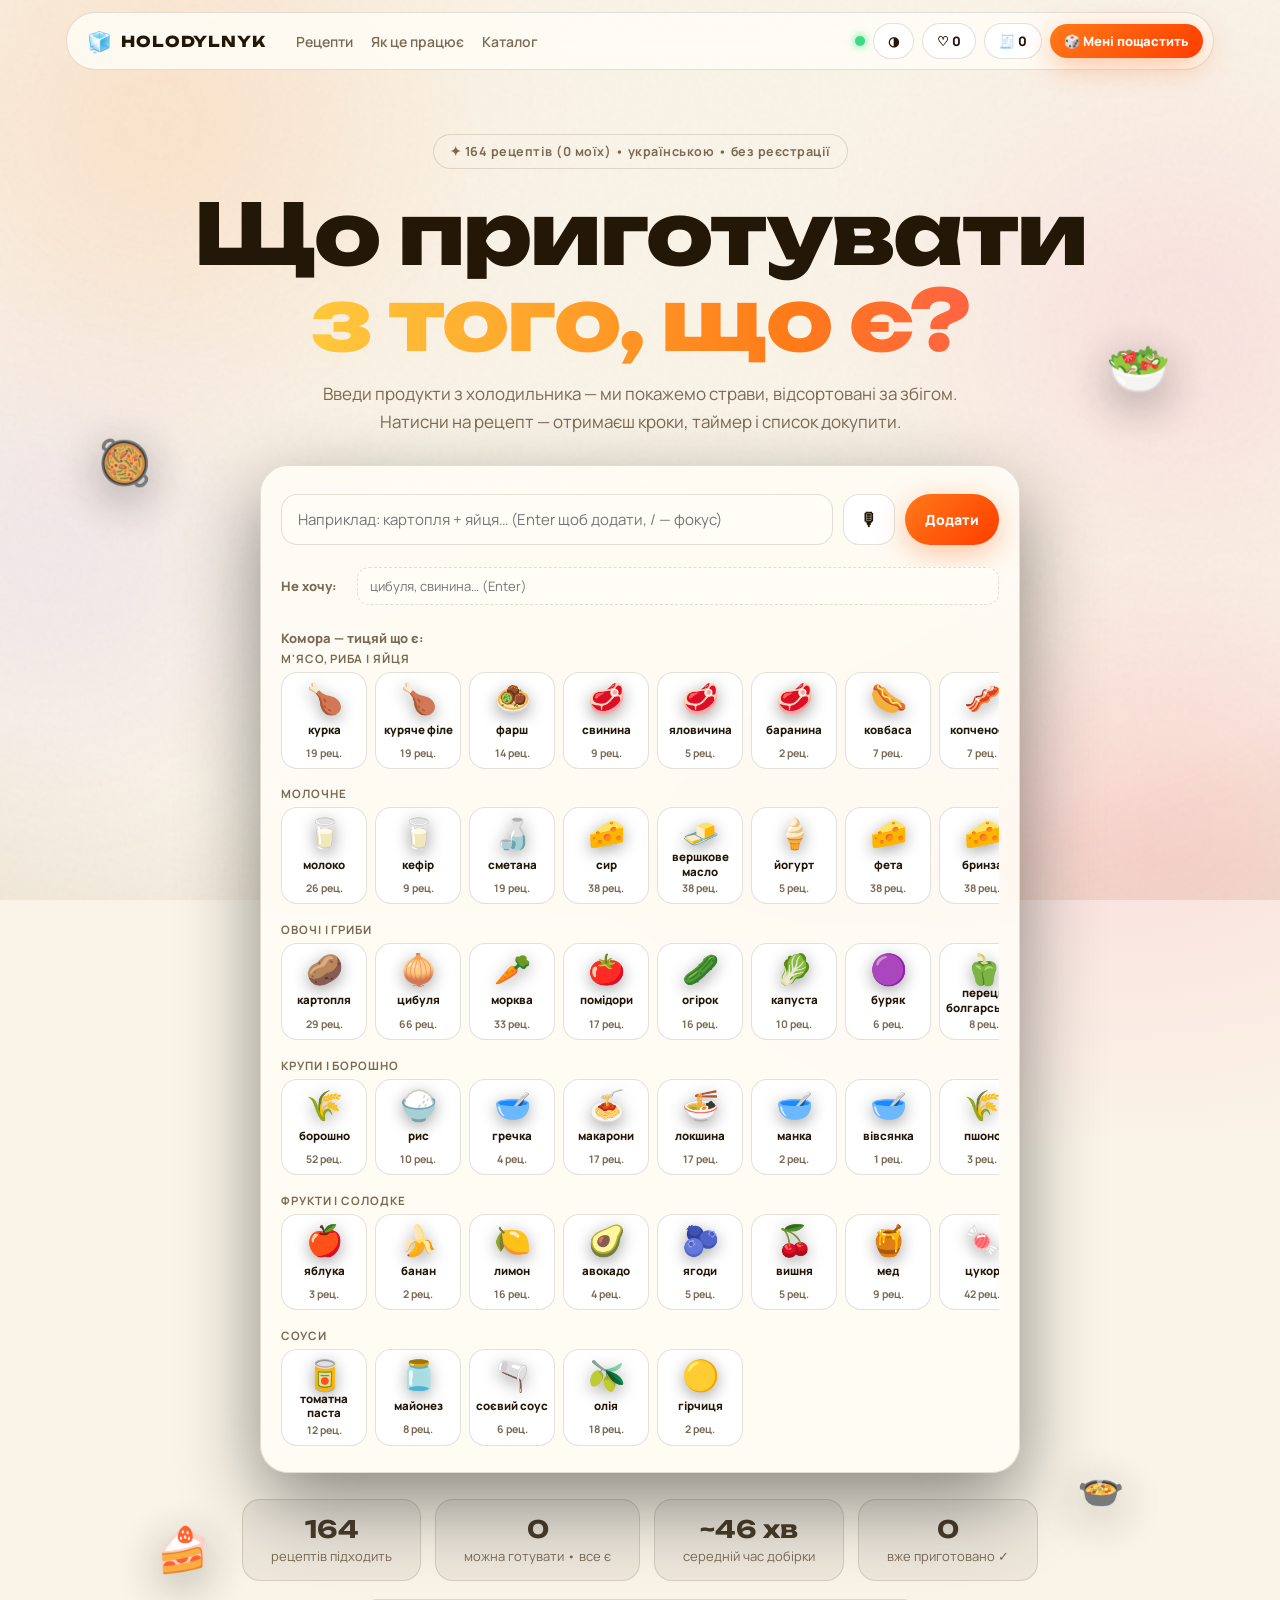
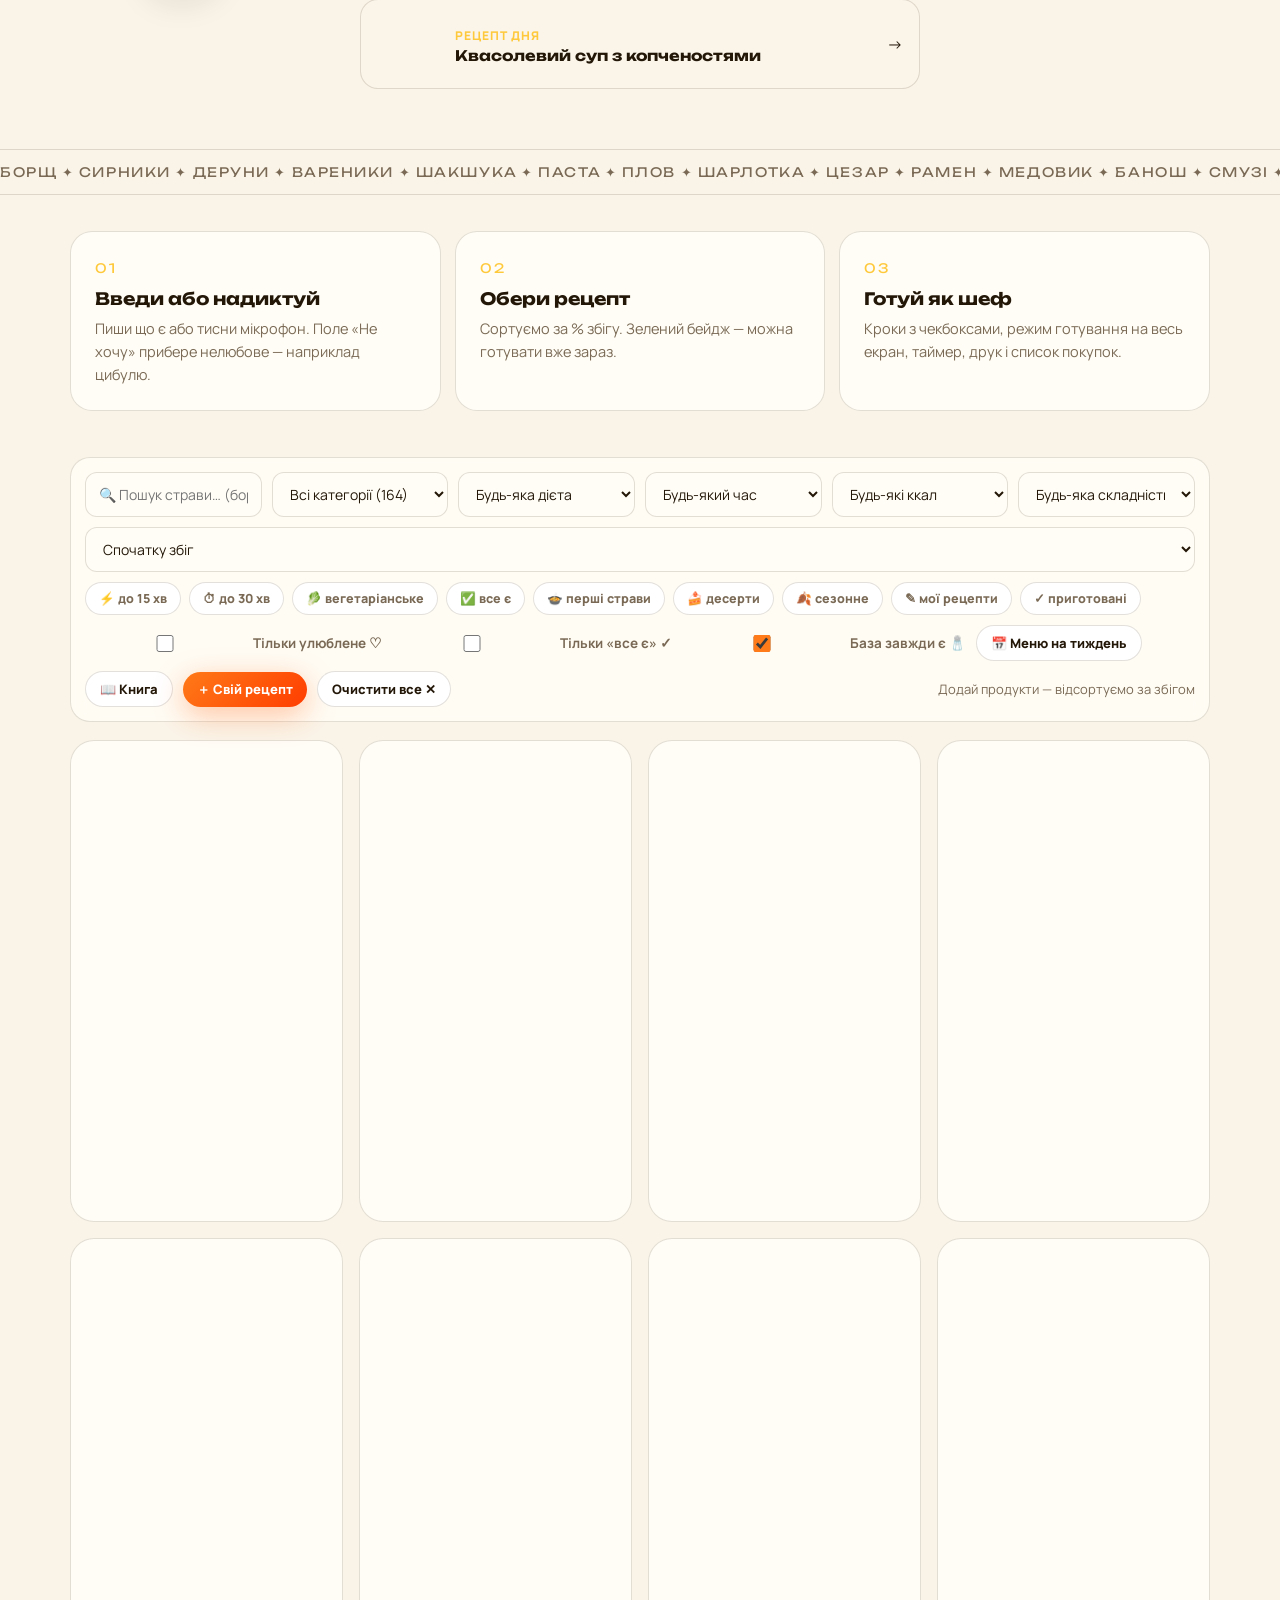
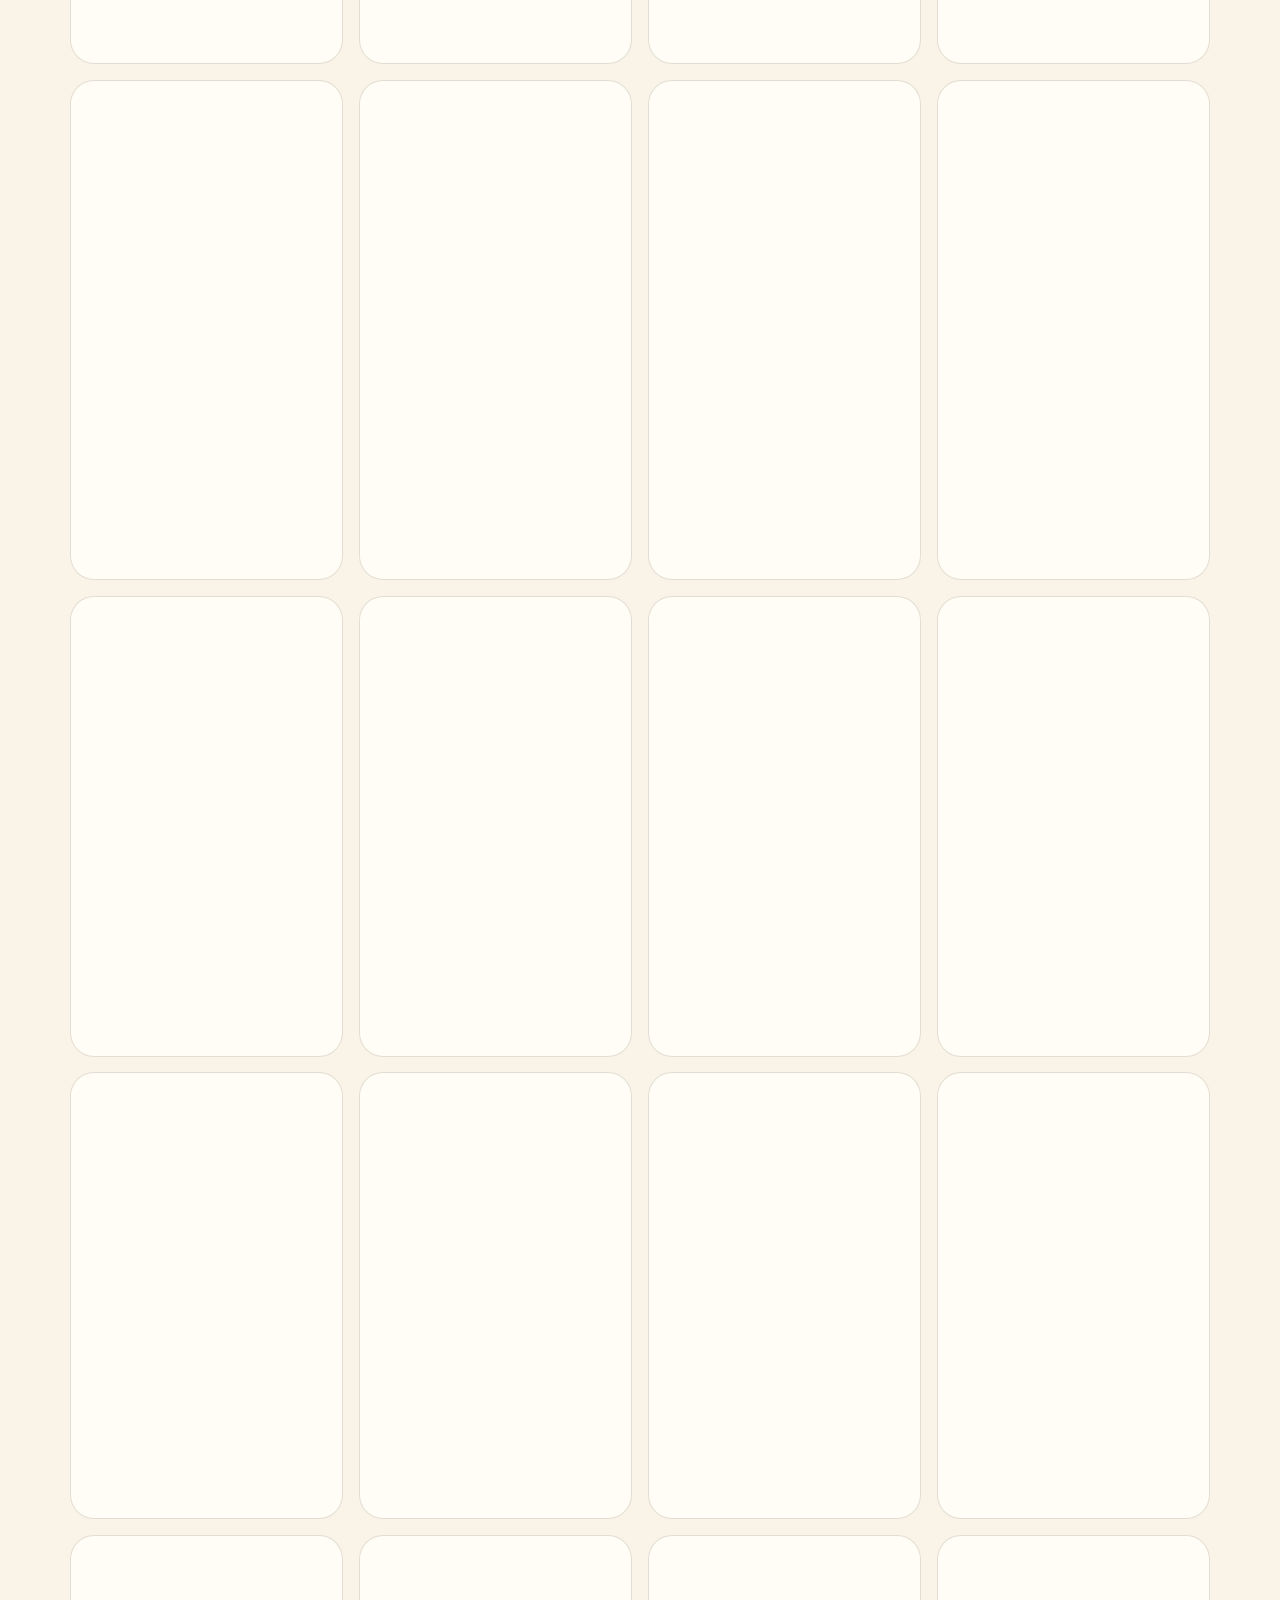
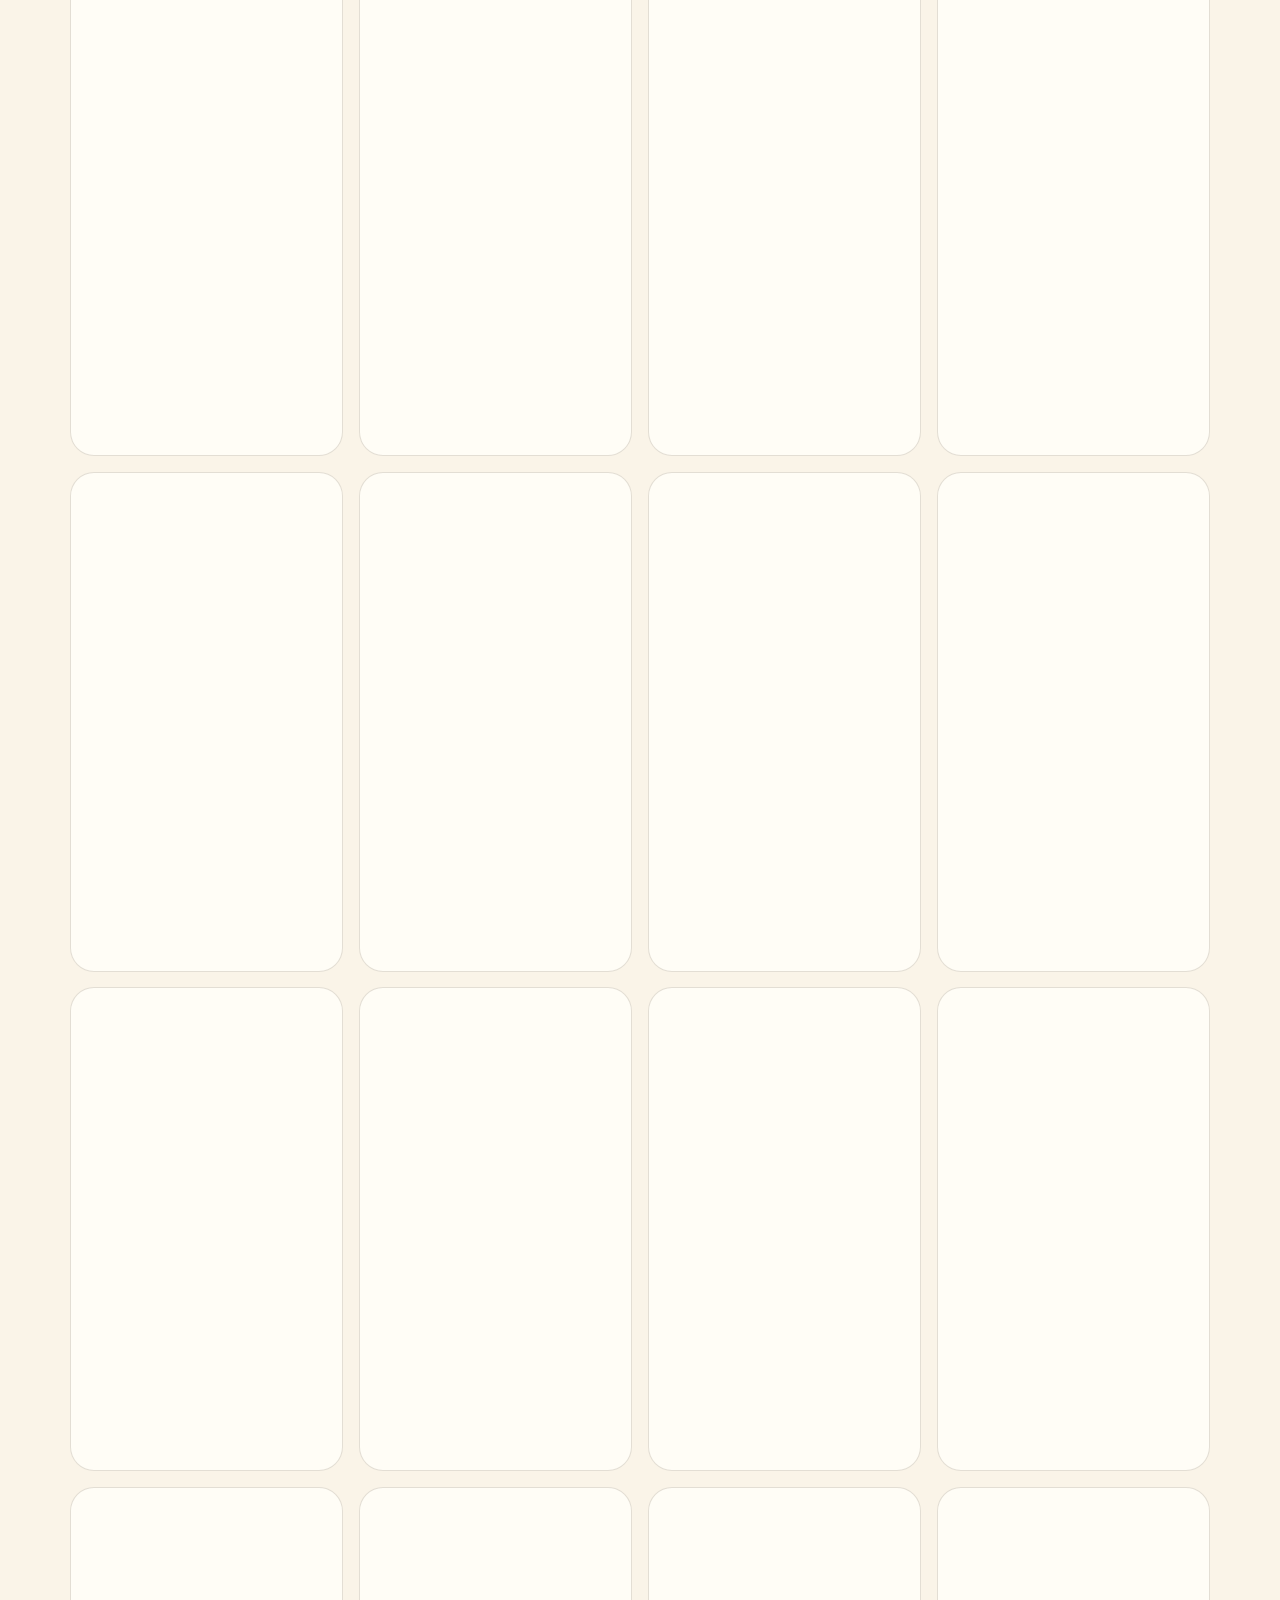
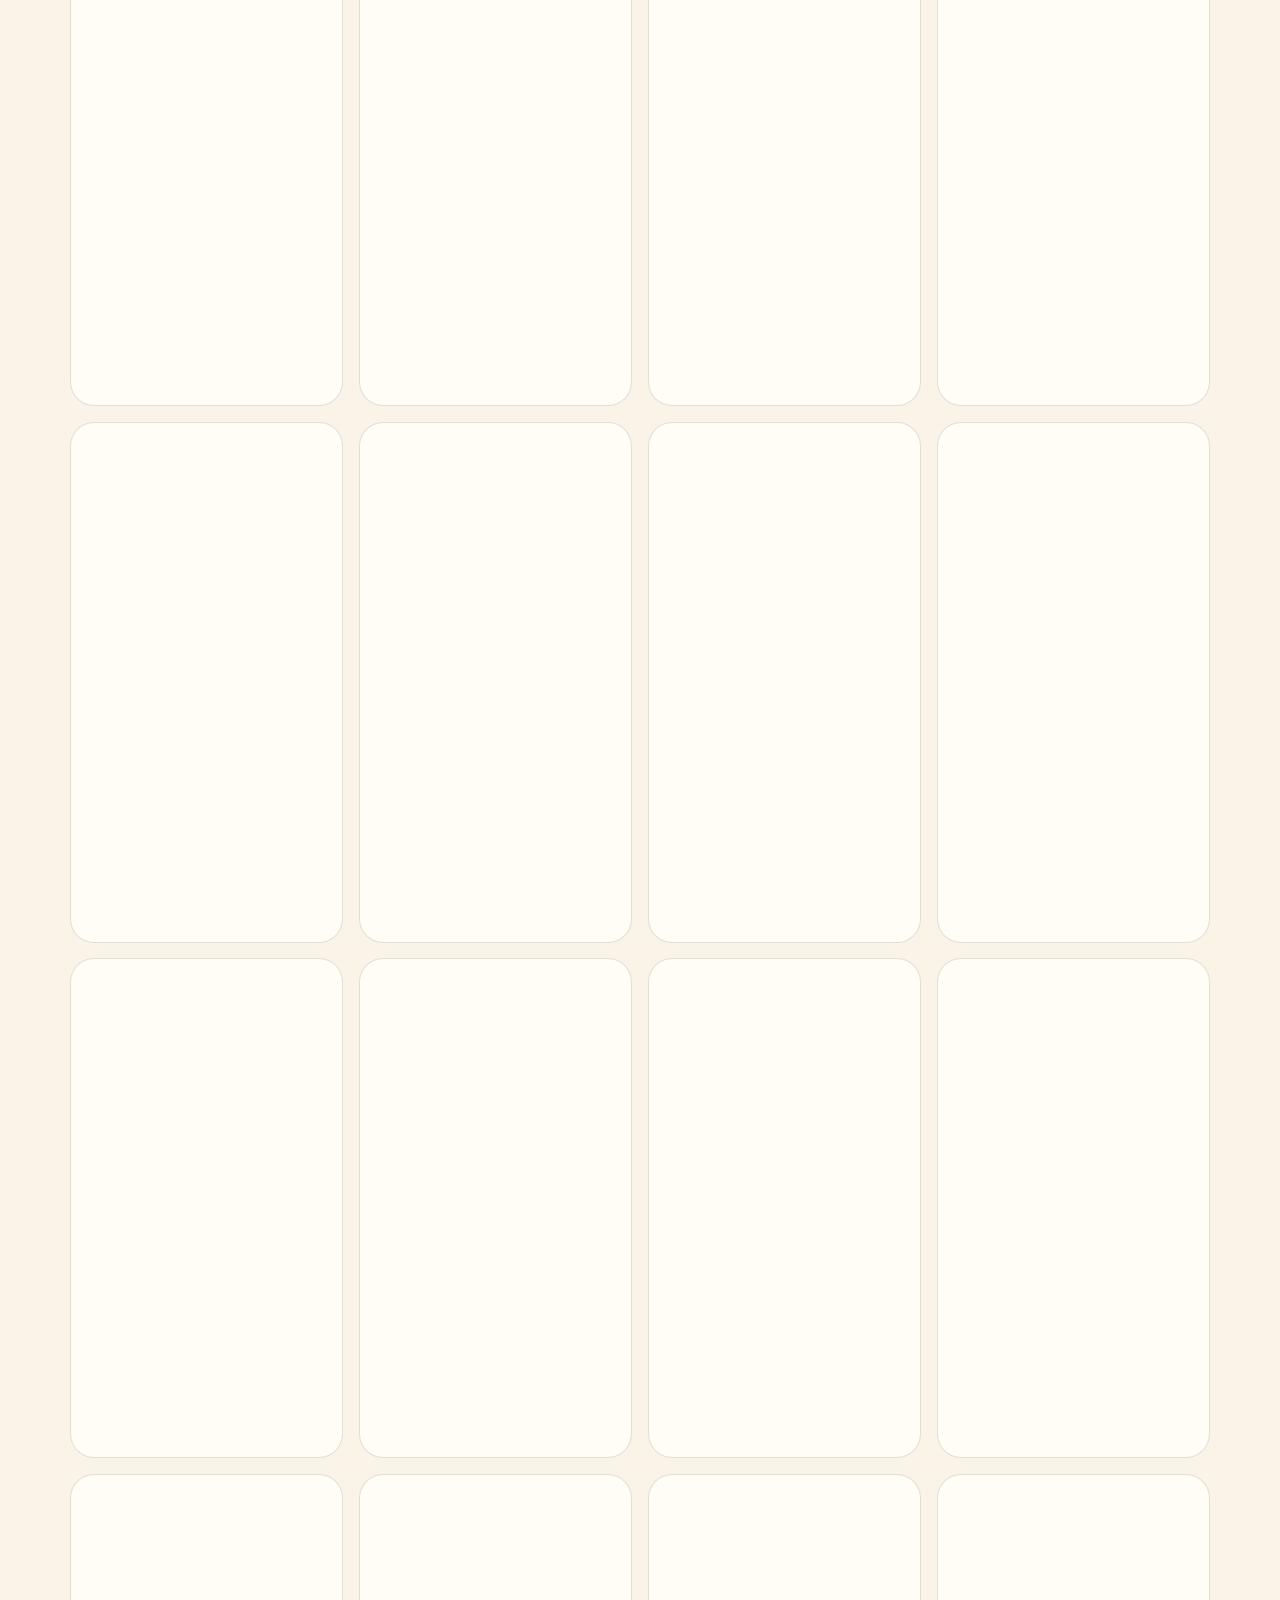
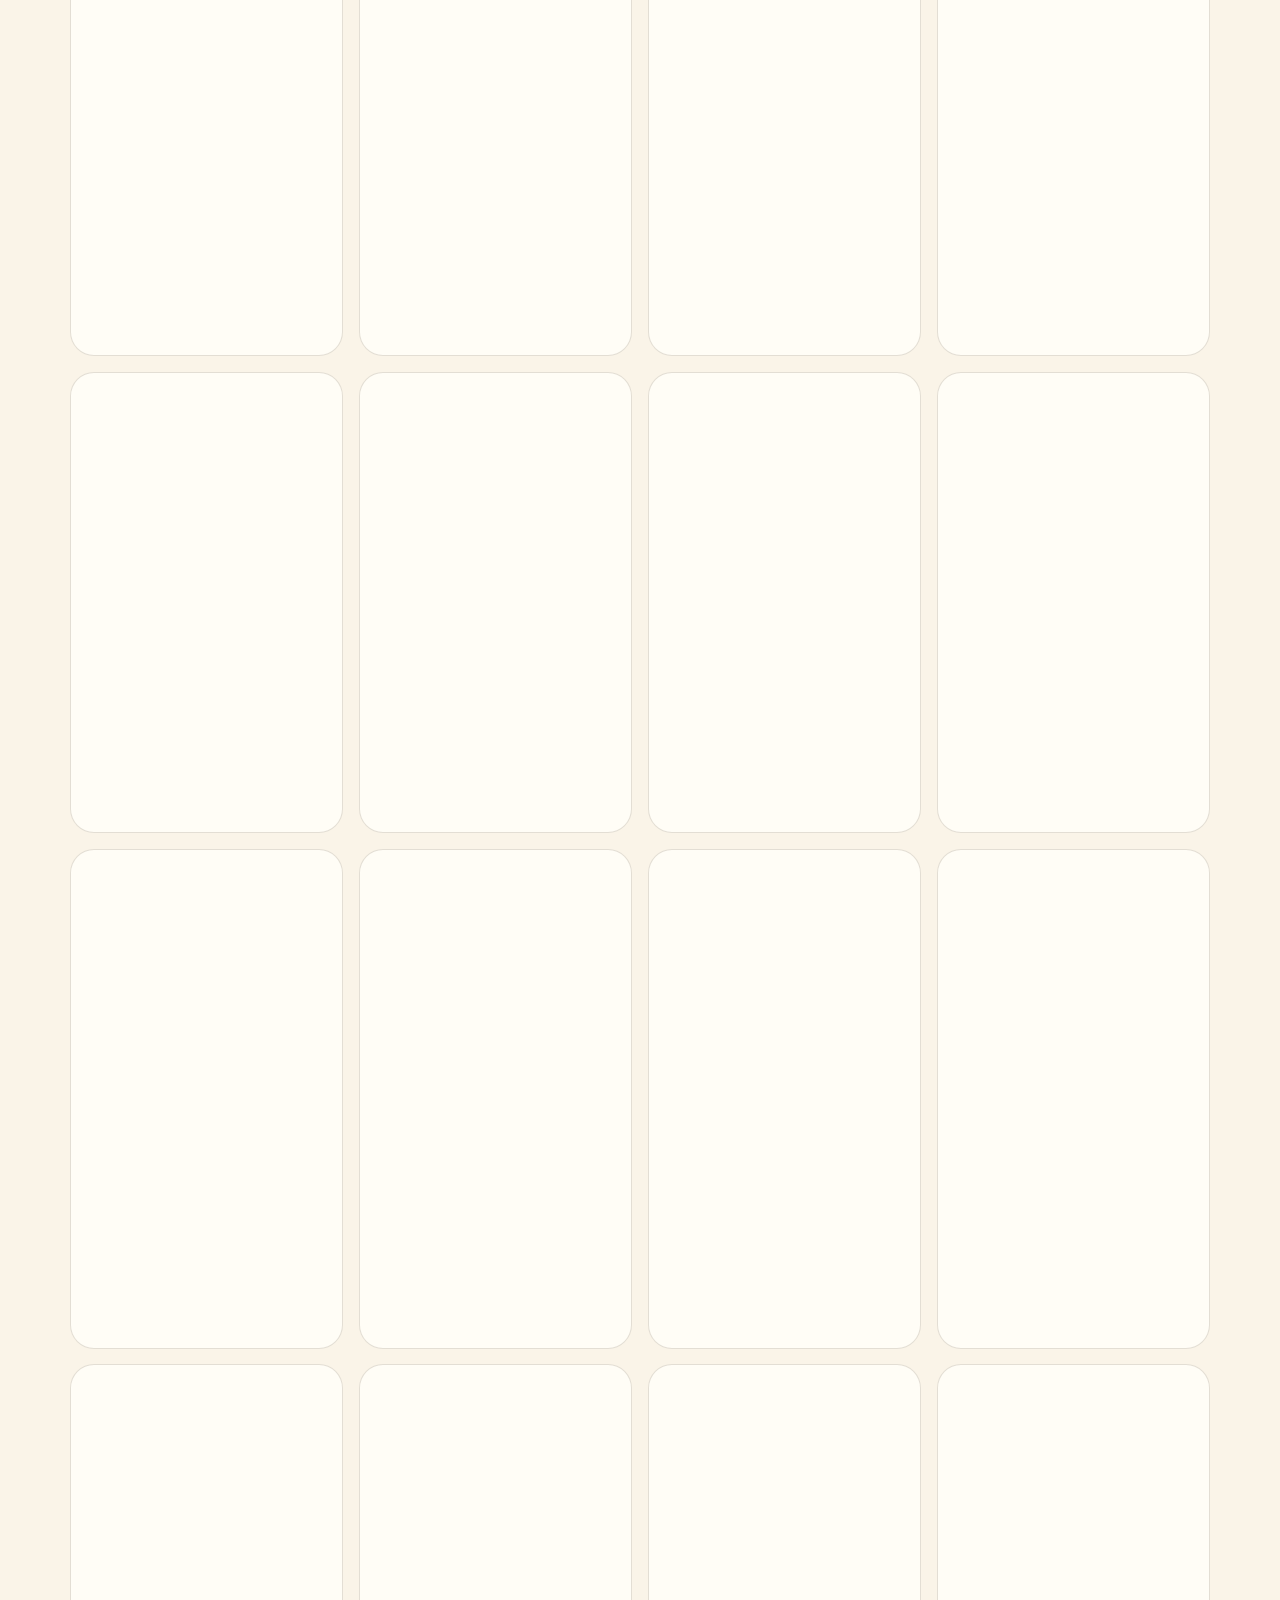
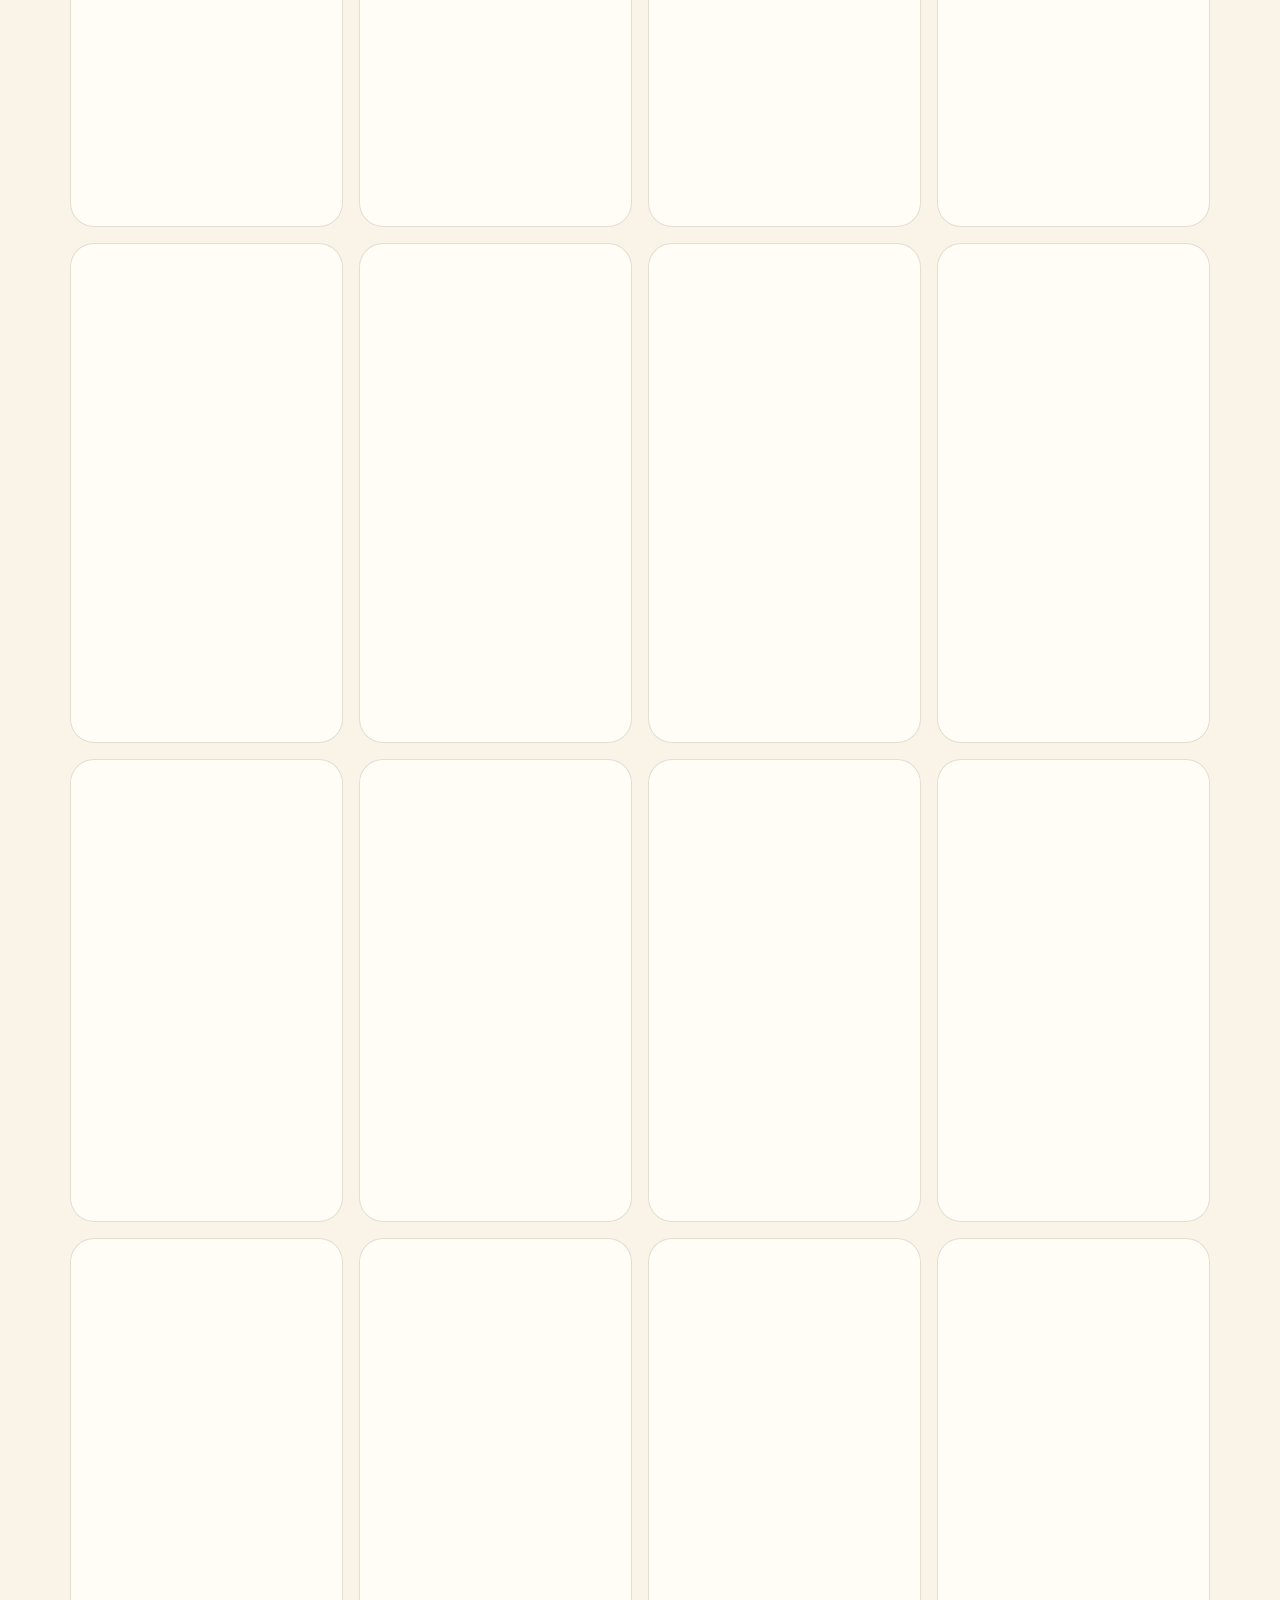
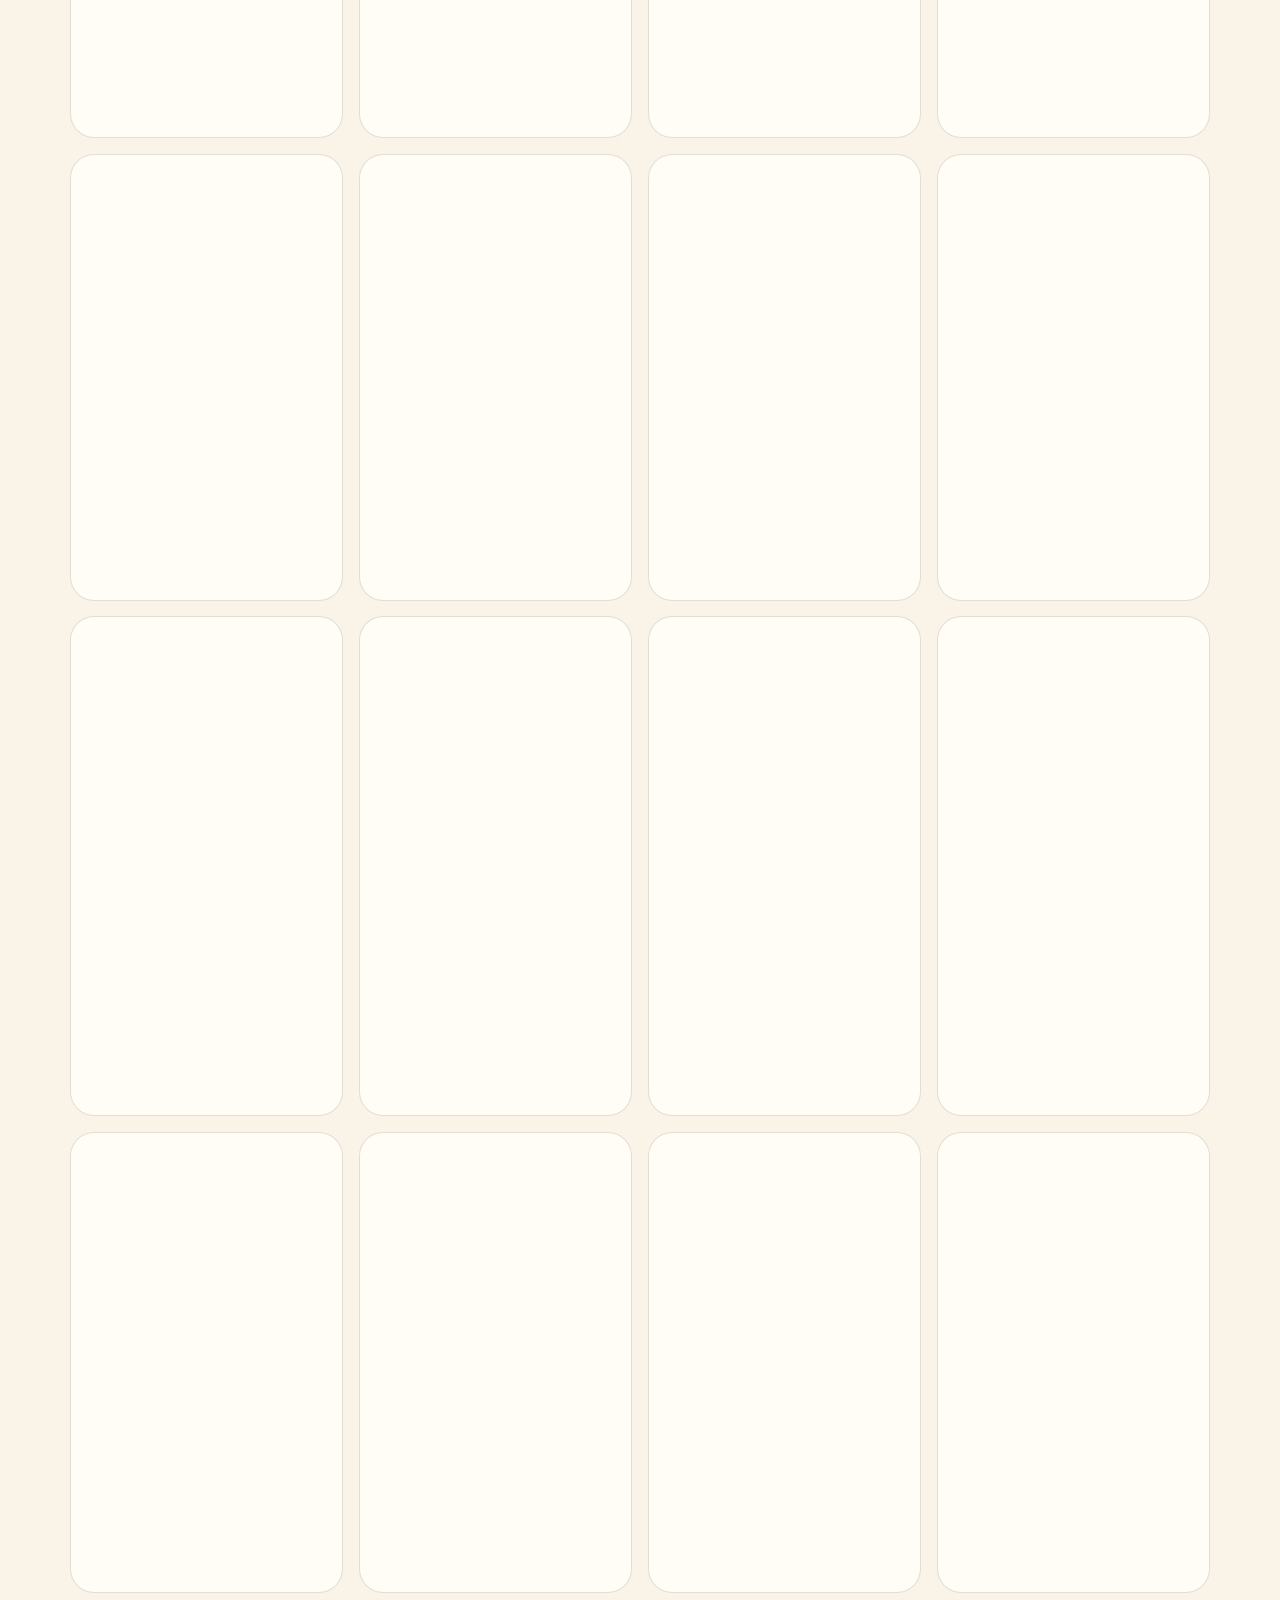
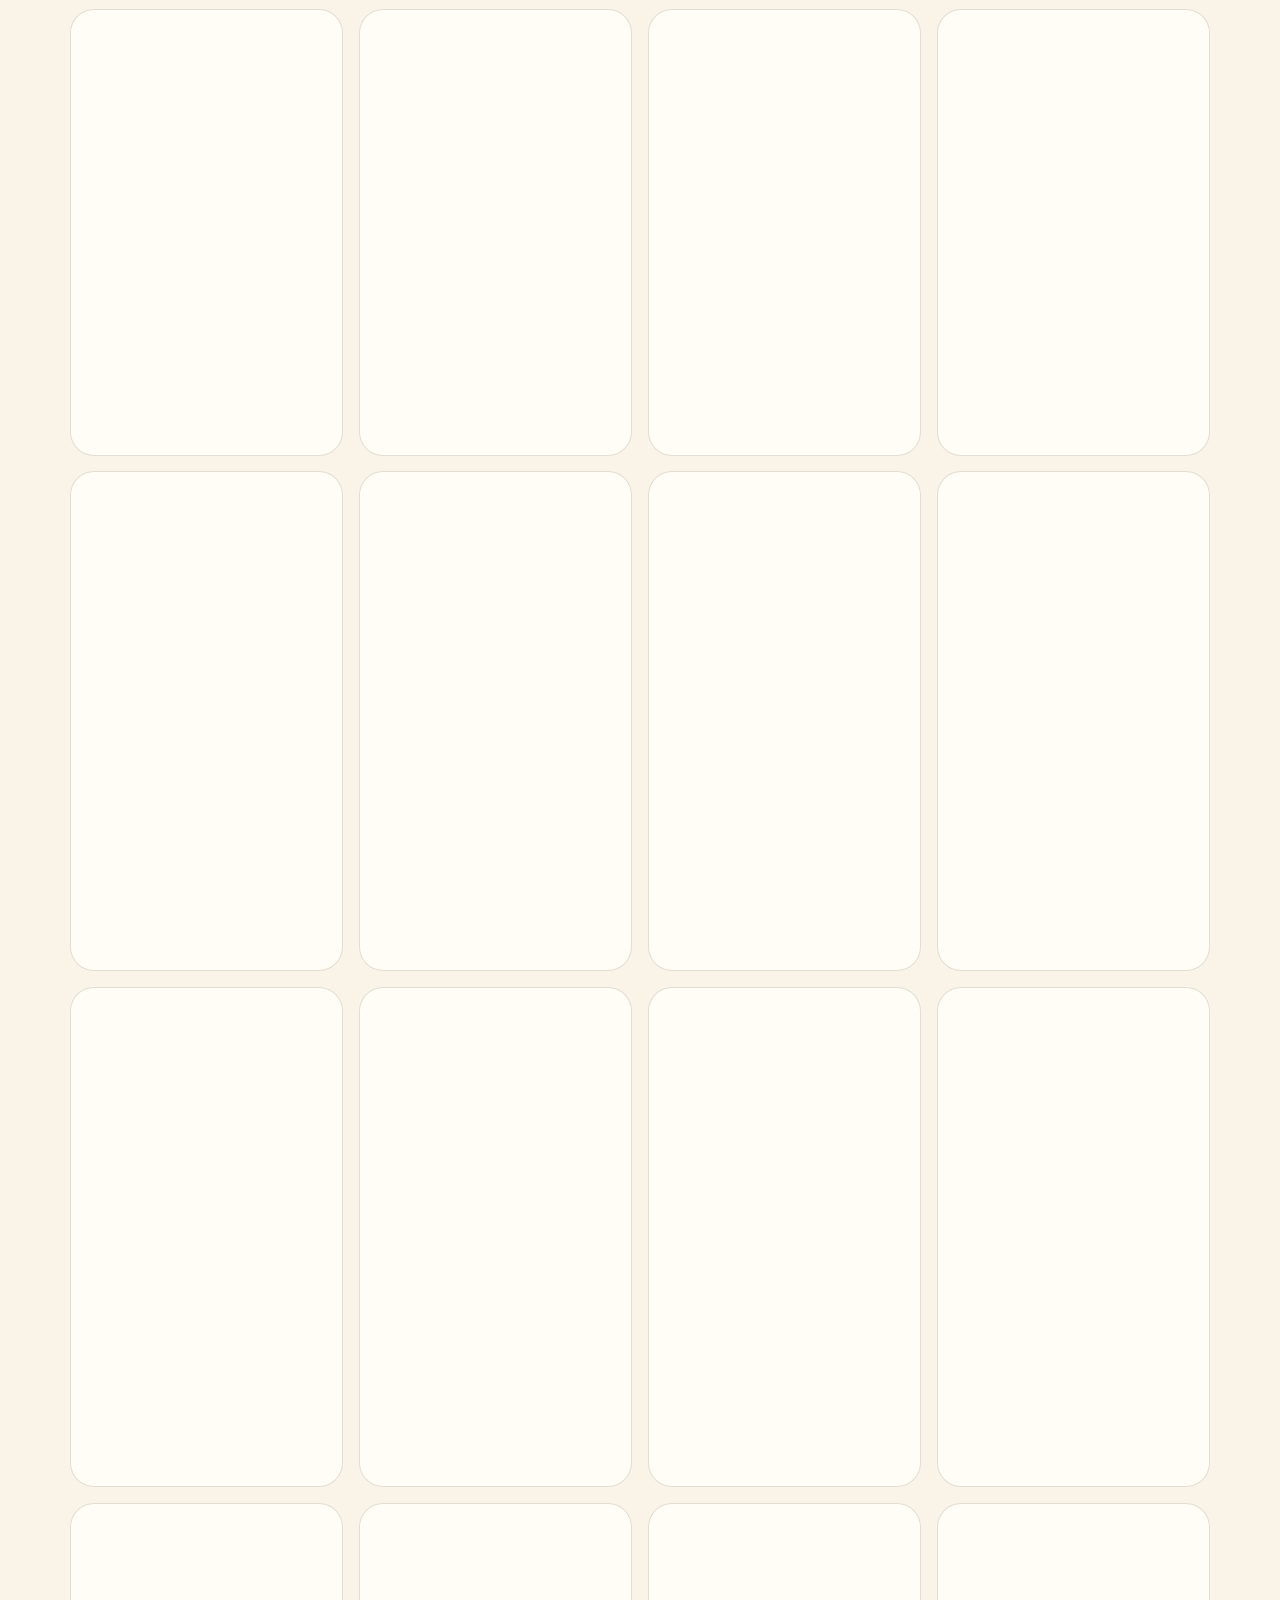
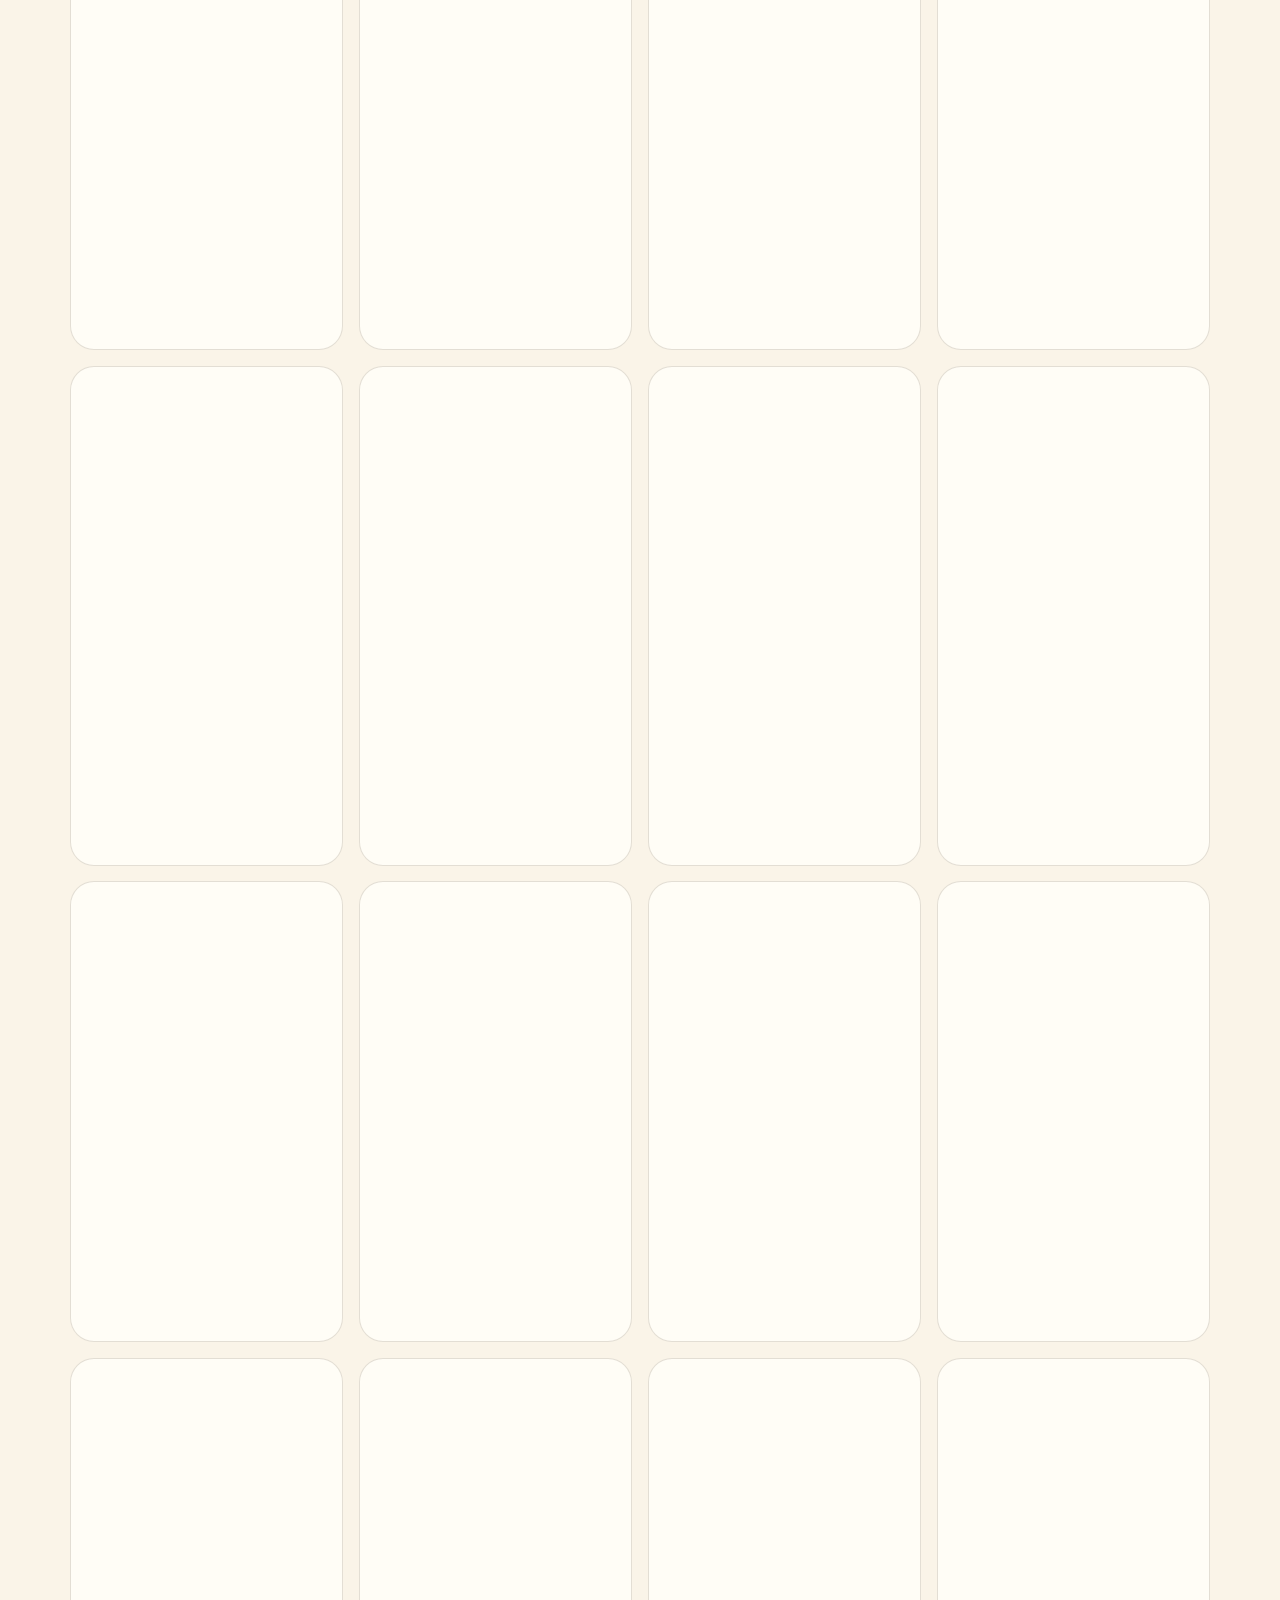
==== commit 64093ead: "feat(timer): parallel countdowns from step times" ====
--- a/index.html
+++ b/index.html
@@ -238,6 +238,7 @@
               <button class="btn primary sm" id="timerStart">Старт</button>
               <button class="btn ghost sm" id="timerReset">Скинути</button>
             </div>
+            <div class="timer-list" id="timerList"></div>
           </div>
           <div class="side-card" id="mSideInfo"></div>
           <div class="side-card" id="mAutoTimers"><b>⏱ Таймери з кроків</b><div class="timer-chips" id="autoTimers"></div></div>
--- a/css/style.css
+++ b/css/style.css
@@ -237,6 +237,11 @@
 .timer-chips{display:flex;gap:8px;flex-wrap:wrap;margin-top:10px}
 .timer-chips button{background:rgba(255,122,24,.12);border:1px solid rgba(255,122,24,.4);color:var(--txt);border-radius:100px;padding:6px 12px;font-size:12.5px;font-weight:800;cursor:pointer}
 .timer-chips button:hover{background:var(--acc);color:#fff}
+.timer-list{display:grid;gap:6px;margin-top:10px}
+.timer-list:empty{display:none}
+.timer-item{display:flex;gap:8px;align-items:center;background:rgba(255,122,24,.1);border:1px solid rgba(255,122,24,.35);border-radius:12px;padding:7px 10px;font-size:13px;font-weight:800}
+.timer-item b{font-family:var(--font-d);font-size:15px}
+.timer-item button{margin-left:auto;background:none;border:0;color:var(--mut);cursor:pointer;font-size:14px}
 .footer{max-width:1180px;margin:20px auto 40px;padding:26px 20px;display:flex;justify-content:space-between;gap:16px;color:var(--mut);font-size:14px;flex-wrap:wrap}
 .footer b{font-family:var(--font-d);color:#fff}
 
